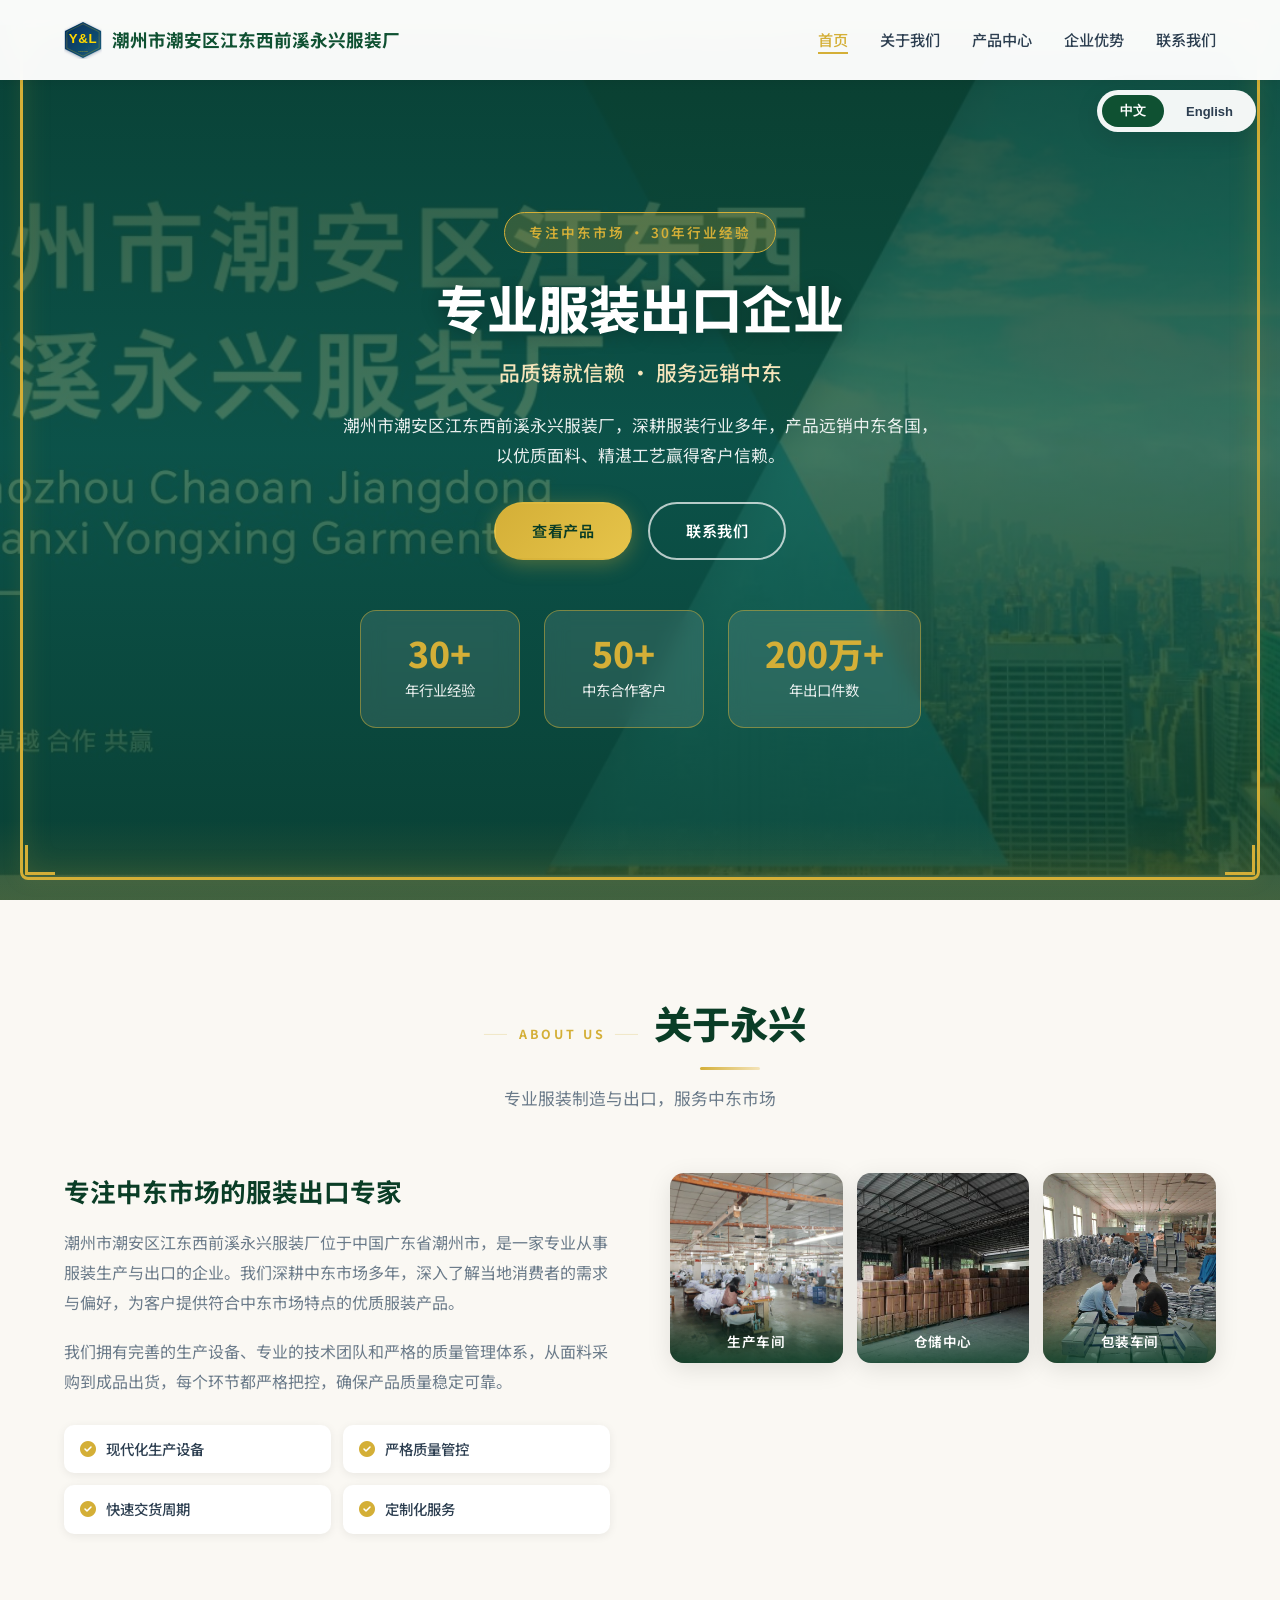
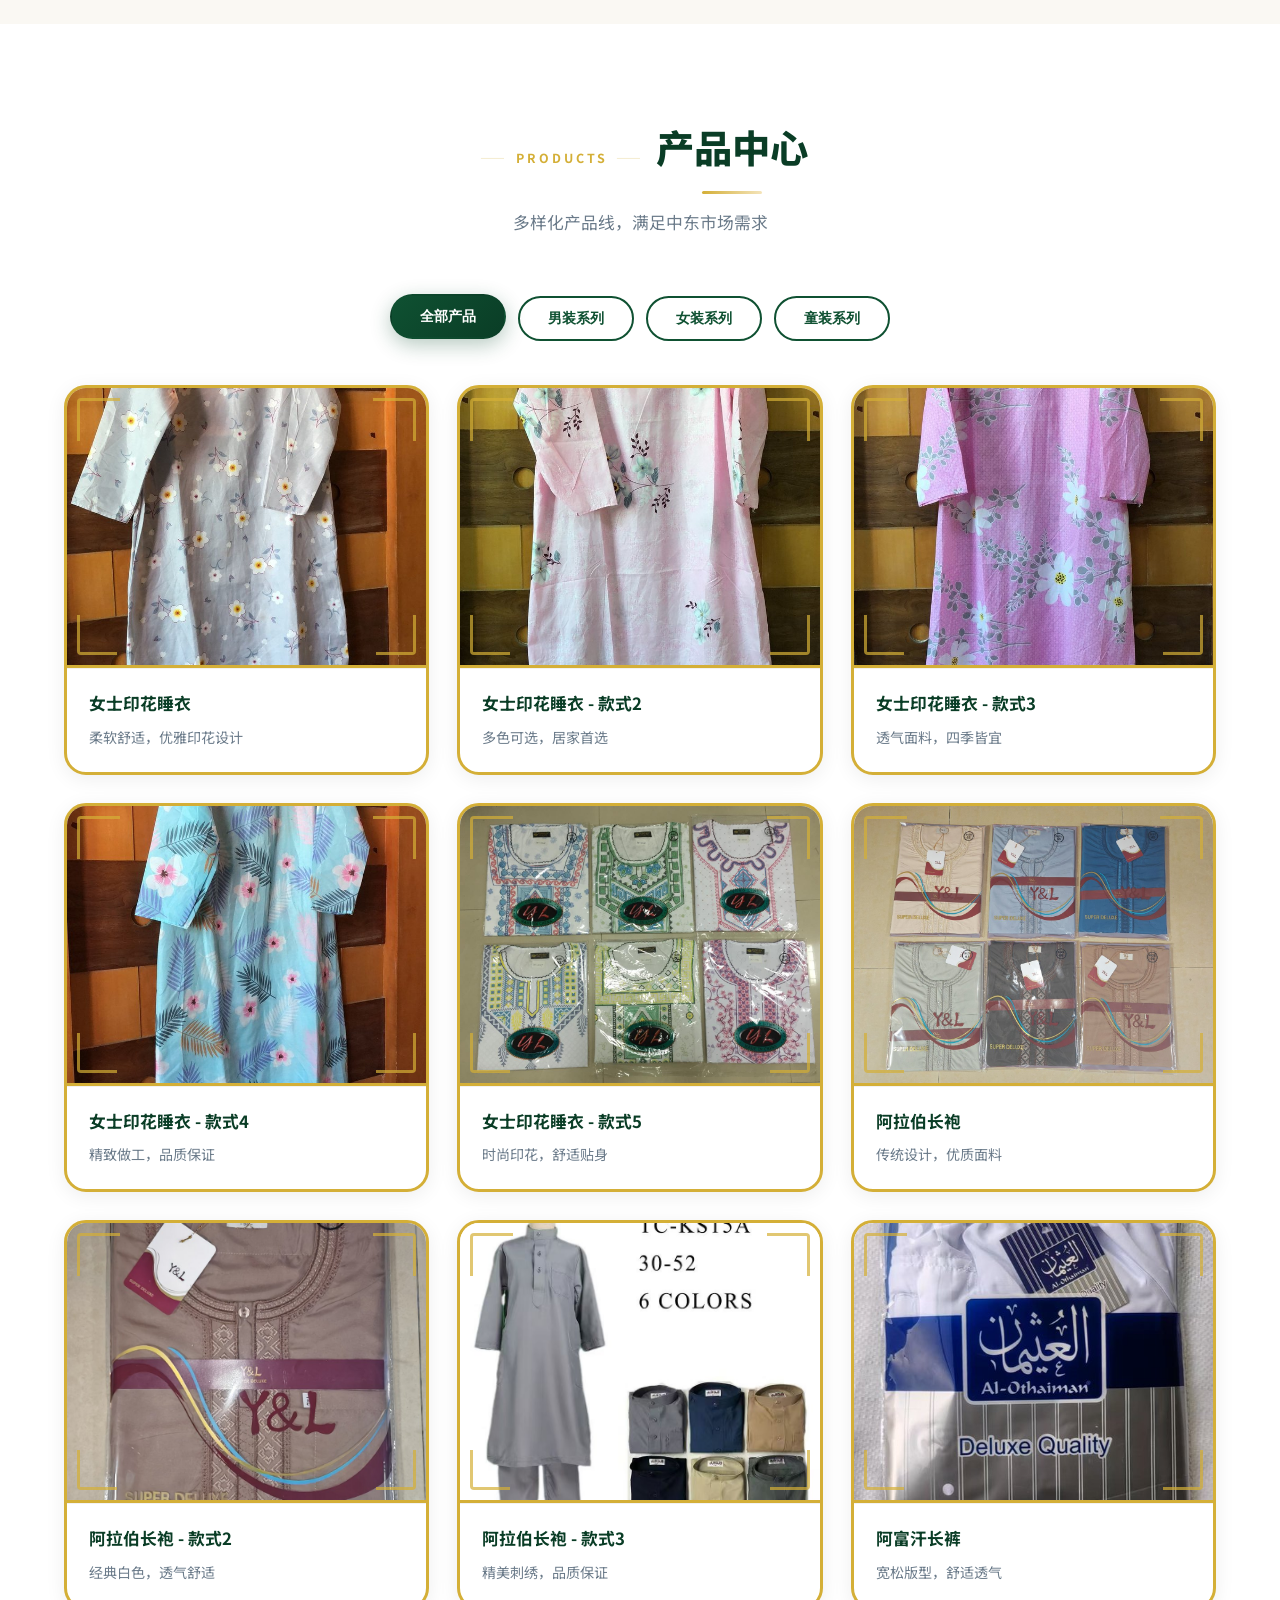
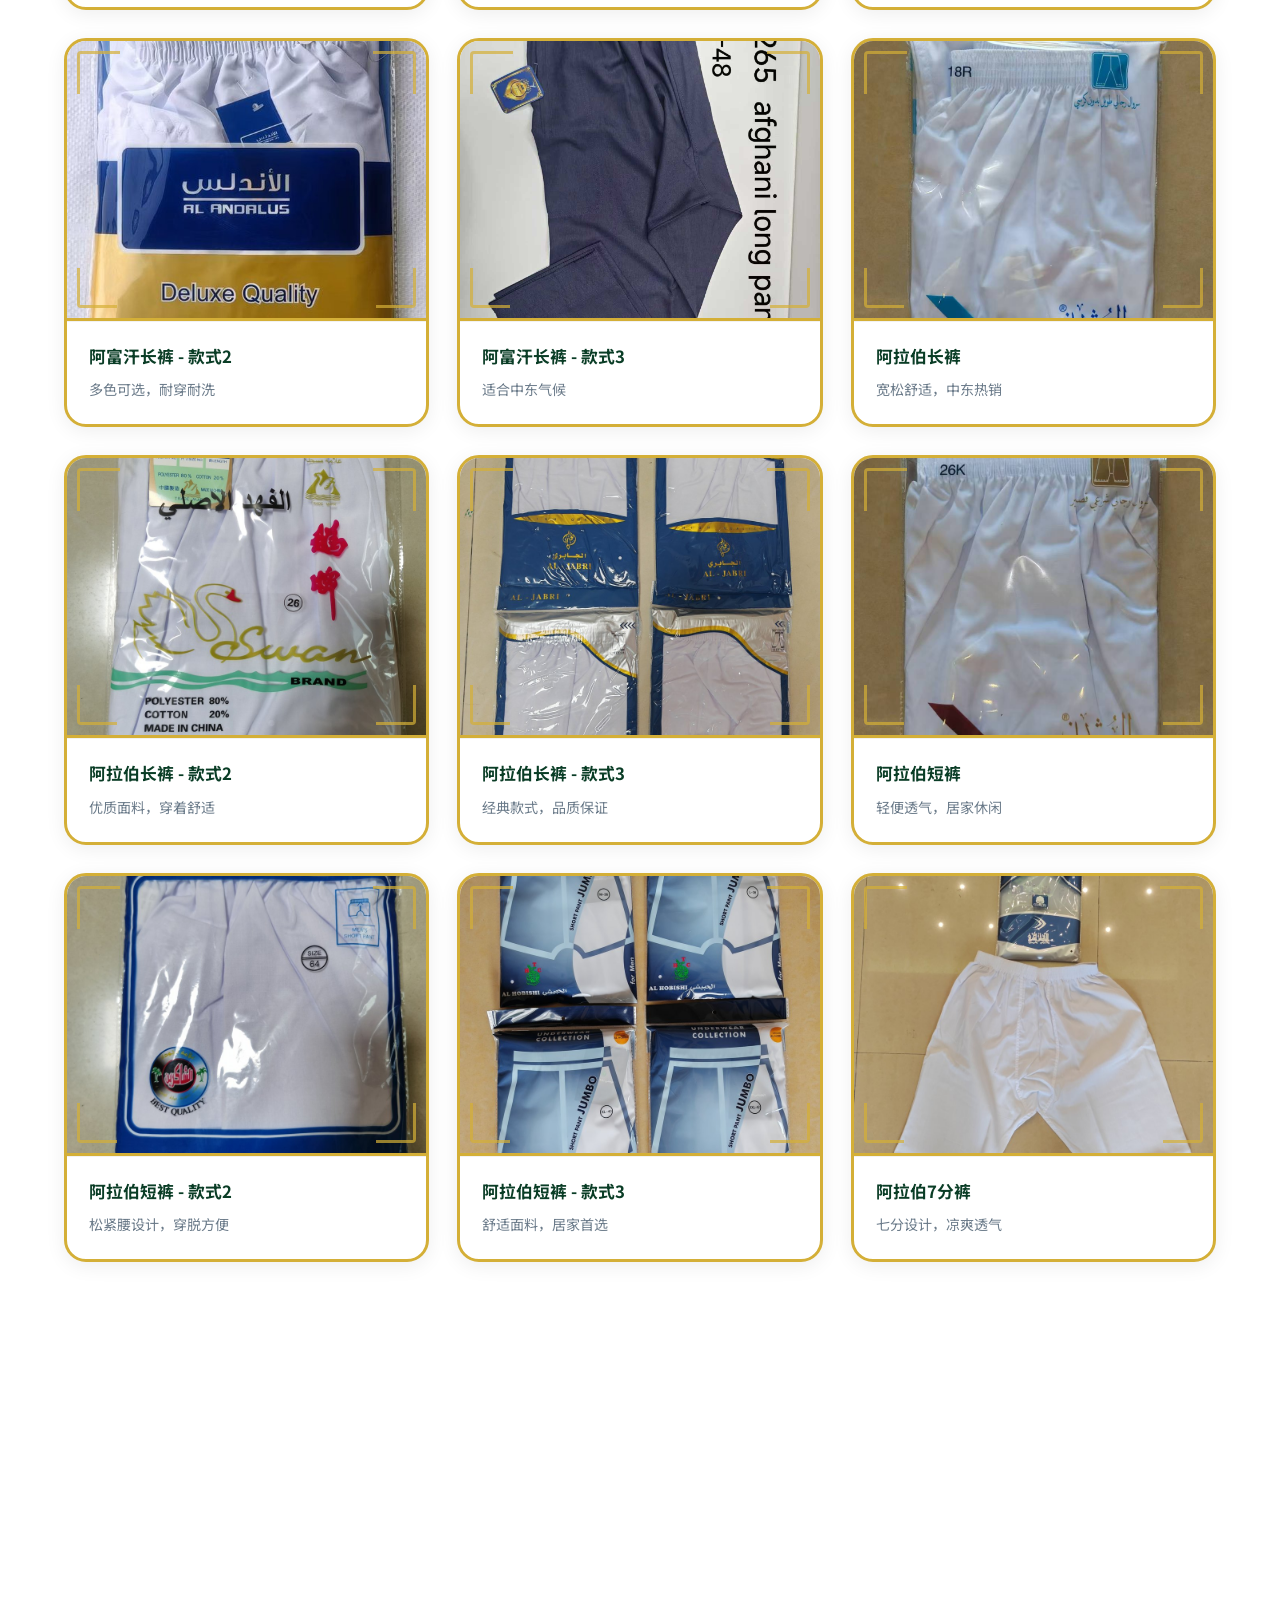
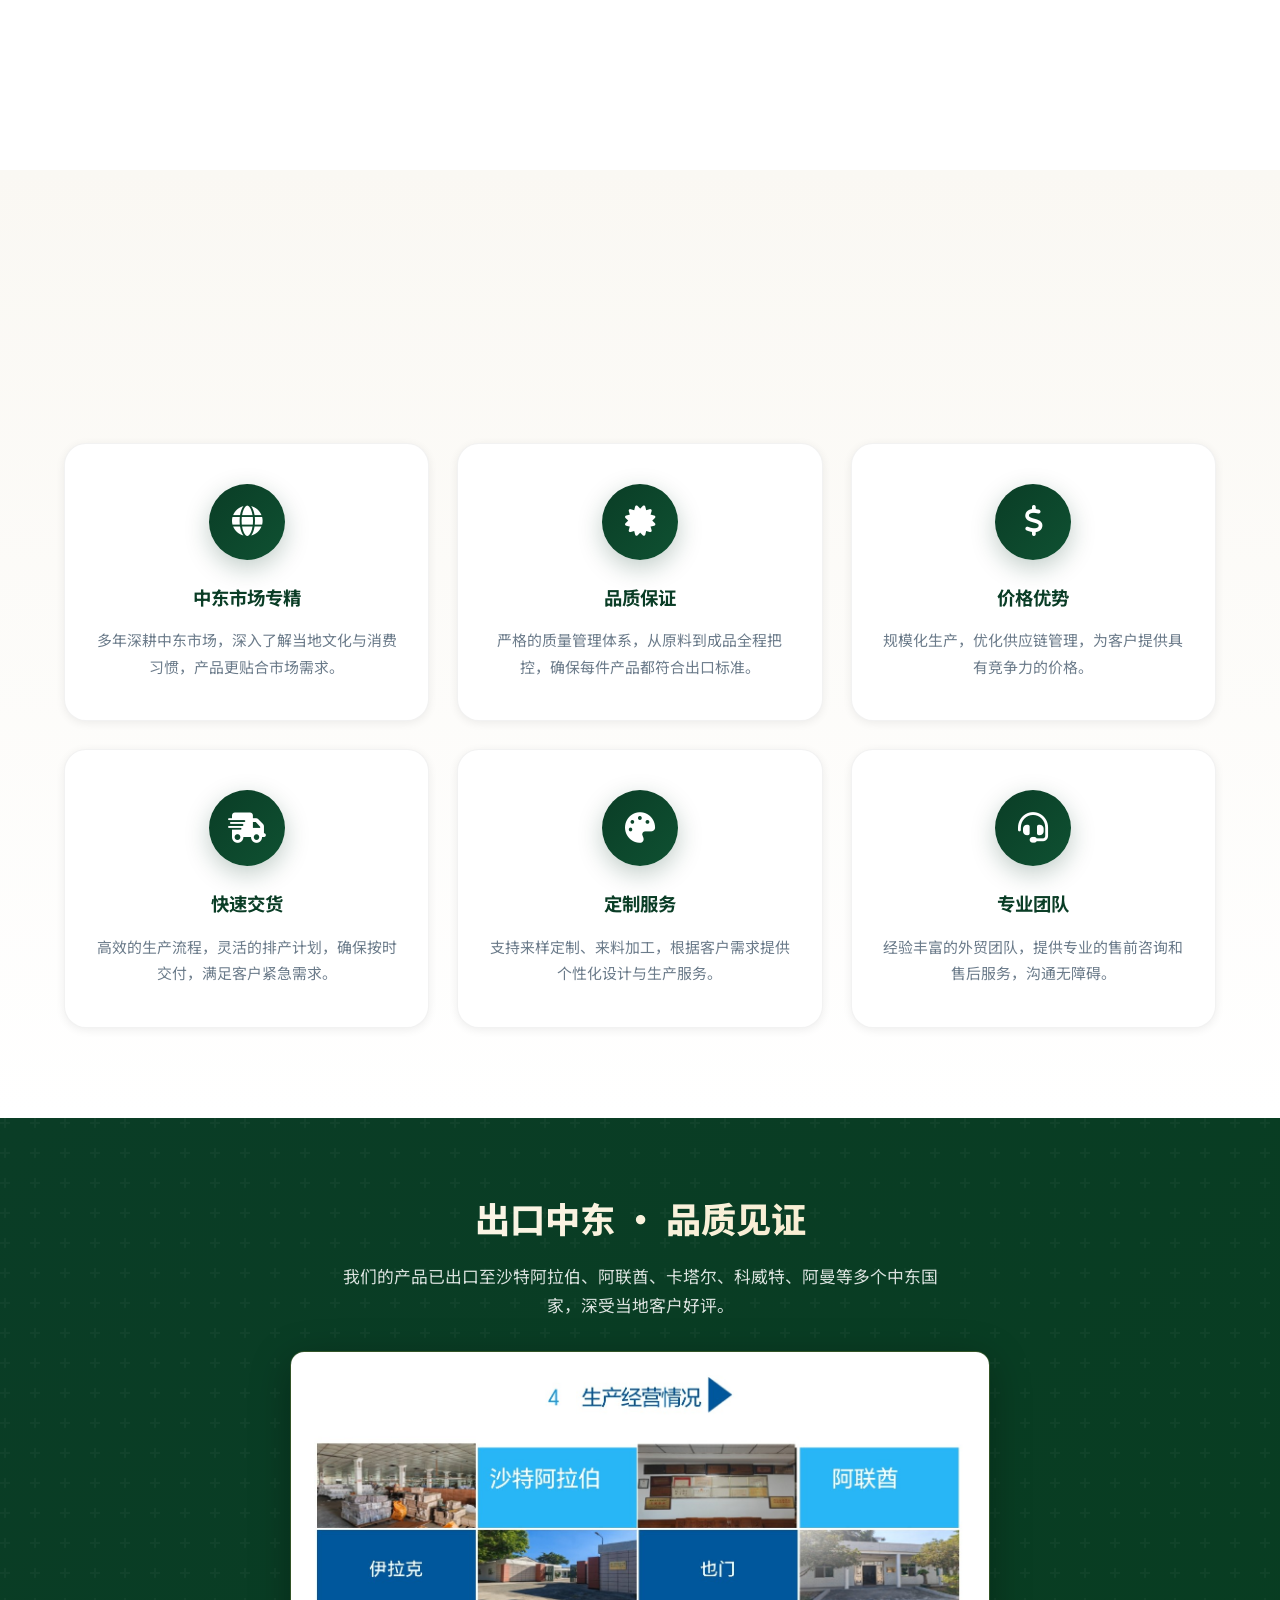
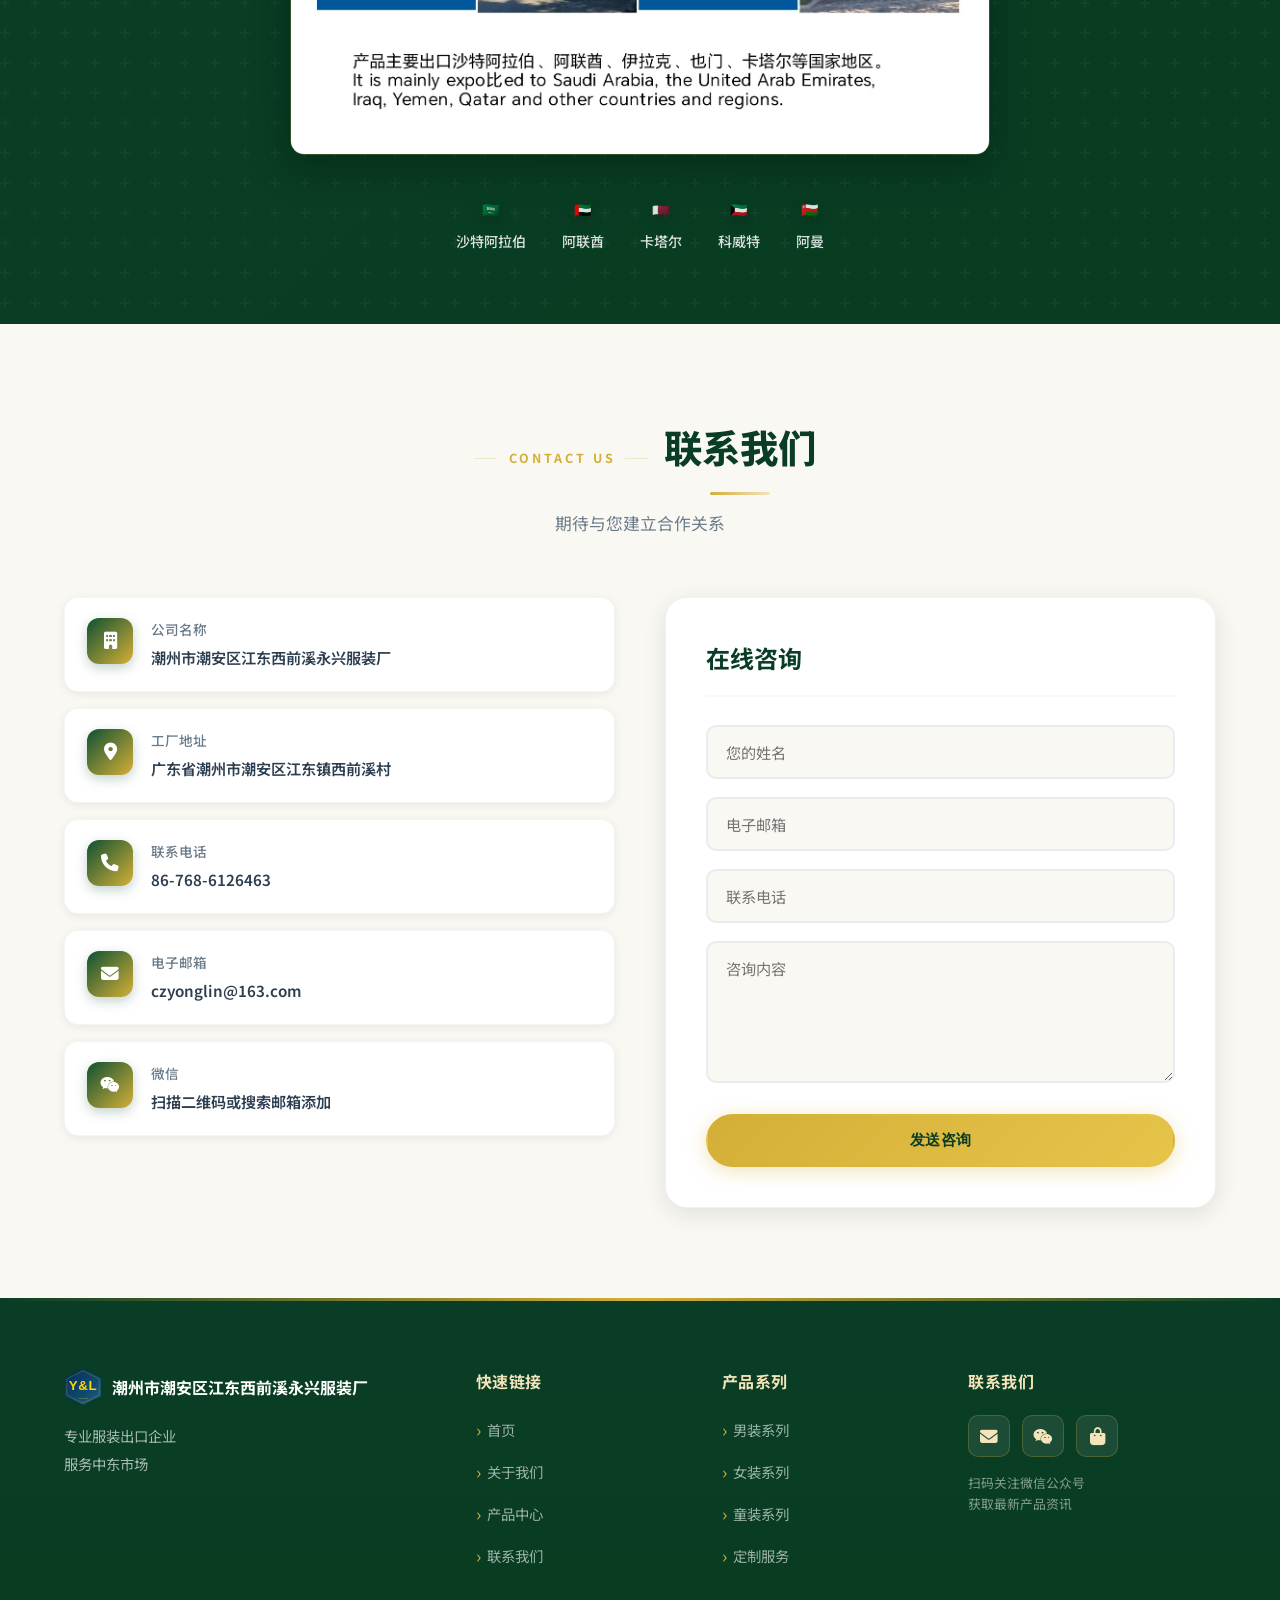
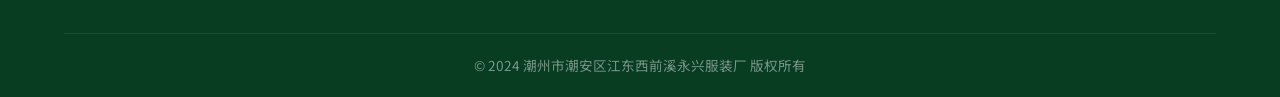
==== index.html @ 9fe5bfcb "新增3款阿拉伯裤装产品(7分裤+长裤2款)" ====
<!DOCTYPE html>
<html lang="zh-CN">
<head>
    <meta charset="UTF-8">
    <meta name="viewport" content="width=device-width, initial-scale=1.0">
    <meta name="description" content="CHAOZHOU CHAOAN JIANGDONG XIQIANXI YONGXING GARMENTS FTY, professional garment export enterprise, focus on Middle East market, products exported to Saudi Arabia, UAE, Qatar and other countries.">
    <meta name="keywords" content="潮州市潮安区江东西前溪永兴服装厂,服装出口,中东市场,阿拉伯服装,睡衣,长袍">
    <meta name="author" content="潮州市潮安区江东西前溪永兴服装厂">
    <meta property="og:title" content="CHAOZHOU CHAOAN JIANGDONG XIQIANXI YONGXING GARMENTS FTY">
    <meta property="og:description" content="专注中东市场，品质值得信赖">
    <meta property="og:image" content="images/网站主页.jpg">
    <title>CHAOZHOU CHAOAN JIANGDONG XIQIANXI YONGXING GARMENTS FTY | Professional Garment Export</title>
    <link rel="icon" type="image/svg+xml" href="images/logo-yl.svg">
    <link rel="stylesheet" href="css/style.css">
    <link href="https://fonts.googleapis.com/css2?family=Noto+Sans+SC:wght@300;400;500;700&display=swap" rel="stylesheet">
    <link rel="stylesheet" href="https://cdnjs.cloudflare.com/ajax/libs/font-awesome/6.4.0/css/all.min.css">
</head>
<body>
    <!-- 滚动进度条 -->
    <div class="scroll-progress" id="scrollProgress"></div>
    
    <!-- 返回顶部按钮 -->
    <button class="back-to-top" id="backToTop" aria-label="返回顶部">
        <i class="fas fa-chevron-up"></i>
    </button>
    
    <!-- 页面加载动画 -->
    <div class="page-loader" id="pageLoader">
        <div class="loader-content">
            <div class="loader-logo">Y&L</div>
        </div>
    </div>

    <!-- 语言切换 -->
    <div class="lang-switcher">
        <button class="lang-btn active" data-lang="zh">中文</button>
        <button class="lang-btn" data-lang="en">English</button>
    </div>

    <!-- 导航栏 -->
    <nav class="navbar">
        <div class="container">
            <div class="logo">
                <img src="images/logo-yl.svg" alt="YL Logo" class="logo-icon">
                <span data-i18n="companyName">潮州市潮安区江东西前溪永兴服装厂</span>
            </div>
            <ul class="nav-menu">
                <li><a href="#home" class="active" data-i18n="navHome">首页</a></li>
                <li><a href="#about" data-i18n="navAbout">关于我们</a></li>
                <li><a href="#products" data-i18n="navProducts">产品中心</a></li>
                <li><a href="#advantages" data-i18n="navAdvantages">企业优势</a></li>
                <li><a href="#contact" data-i18n="navContact">联系我们</a></li>
            </ul>
            <div class="hamburger">
                <span></span>
                <span></span>
                <span></span>
            </div>
        </div>
    </nav>

    <!-- 首页横幅 -->
    <section id="home" class="hero">
        <div class="hero-overlay"></div>
        <!-- 四角金色装饰 -->
        <div class="hero-corner top-left"></div>
        <div class="hero-corner top-right"></div>
        <div class="hero-corner bottom-left"></div>
        <div class="hero-corner bottom-right"></div>
        <!-- 顶部伊斯兰纹样 -->
        <div class="hero-pattern-top"></div>
        <!-- 底部伊斯兰纹样 -->
        <div class="hero-pattern-bottom"></div>
        <div class="hero-content">
            <div class="hero-badge" data-i18n="heroBadge">专注中东市场 · 30年行业经验</div>
            <h1 data-i18n="heroTitle">专业服装出口企业</h1>
            <p class="hero-subtitle" data-i18n="heroSubtitle">品质铸就信赖 · 服务远销中东</p>
            <p class="hero-desc" data-i18n="heroDesc">潮州市潮安区江东西前溪永兴服装厂，深耕服装行业多年，产品远销中东各国，以优质面料、精湛工艺赢得客户信赖。</p>
            <div class="hero-buttons">
                <a href="#products" class="btn btn-primary" data-i18n="btnViewProducts">查看产品</a>
                <a href="#contact" class="btn btn-secondary" data-i18n="btnContactUs">联系我们</a>
            </div>
        </div>
        <div class="hero-stats">
            <div class="stat-item">
                <span class="stat-number">30+</span>
                <span class="stat-label" data-i18n="statYears">年行业经验</span>
            </div>
            <div class="stat-item">
                <span class="stat-number">50+</span>
                <span class="stat-label" data-i18n="statClients">中东合作客户</span>
            </div>
            <div class="stat-item">
                <span class="stat-number">200万+</span>
                <span class="stat-label" data-i18n="statExports">年出口件数</span>
            </div>
        </div>
    </section>

    <!-- 关于我们 -->
    <section id="about" class="about">
        <div class="container">
            <div class="section-header">
                <span class="section-tag">ABOUT US</span>
                <h2 data-i18n="aboutTitle">关于永兴</h2>
                <p data-i18n="aboutSubtitle">专业服装制造与出口，服务中东市场</p>
            </div>
            <div class="about-content">
                <div class="about-text">
                    <h3 data-i18n="aboutHeading">专注中东市场的服装出口专家</h3>
                    <p data-i18n="aboutText1">潮州市潮安区江东西前溪永兴服装厂位于中国广东省潮州市，是一家专业从事服装生产与出口的企业。我们深耕中东市场多年，深入了解当地消费者的需求与偏好，为客户提供符合中东市场特点的优质服装产品。</p>
                    <p data-i18n="aboutText2">我们拥有完善的生产设备、专业的技术团队和严格的质量管理体系，从面料采购到成品出货，每个环节都严格把控，确保产品质量稳定可靠。</p>
                    <div class="about-features">
                        <div class="feature-item">
                            <i class="fas fa-check-circle"></i>
                            <span data-i18n="featureEquipment">现代化生产设备</span>
                        </div>
                        <div class="feature-item">
                            <i class="fas fa-check-circle"></i>
                            <span data-i18n="featureQuality">严格质量管控</span>
                        </div>
                        <div class="feature-item">
                            <i class="fas fa-check-circle"></i>
                            <span data-i18n="featureDelivery">快速交货周期</span>
                        </div>
                        <div class="feature-item">
                            <i class="fas fa-check-circle"></i>
                            <span data-i18n="featureCustom">定制化服务</span>
                        </div>
                    </div>
                </div>
                <div class="about-images">
                    <div class="about-img-item">
                        <img src="images/生产车间.jpg" alt="生产车间" data-i18n-alt="altWorkshop">
                        <span class="img-caption">生产车间</span>
                    </div>
                    <div class="about-img-item">
                        <img src="images/仓库.jpg" alt="仓库" data-i18n-alt="altWarehouse">
                        <span class="img-caption">仓储中心</span>
                    </div>
                    <div class="about-img-item">
                        <img src="images/包装车间.jpg" alt="包装车间" data-i18n-alt="altPacking">
                        <span class="img-caption">包装车间</span>
                    </div>
                </div>
            </div>
        </div>
    </section>

    <!-- 产品中心 -->
    <section id="products" class="products">
        <div class="container">
            <div class="section-header">
                <span class="section-tag">PRODUCTS</span>
                <h2 data-i18n="productsTitle">产品中心</h2>
                <p data-i18n="productsSubtitle">多样化产品线，满足中东市场需求</p>
            </div>
            <div class="product-categories">
                <button class="category-btn active" data-category="all" data-i18n="catAll">全部产品</button>
                <button class="category-btn" data-category="men" data-i18n="catMen">男装系列</button>
                <button class="category-btn" data-category="women" data-i18n="catWomen">女装系列</button>
                <button class="category-btn" data-category="children" data-i18n="catChildren">童装系列</button>
            </div>
            <div class="products-grid">
                <!-- 女士印花睡衣系列 -->
                <div class="product-card" data-category="women">
                    <div class="product-image">
                        <img src="images/女士印花睡衣.jpg" alt="女士印花睡衣" loading="lazy">
                        <div class="product-overlay">
                            <span data-i18n="viewDetails">查看详情</span>
                        </div>
                    </div>
                    <div class="product-info">
                        <h4 data-i18n="prodWomenPajamas1">女士印花睡衣</h4>
                        <p data-i18n="prodWomenPajamas1Desc">柔软舒适，优雅印花设计</p>
                    </div>
                </div>
                <div class="product-card" data-category="women">
                    <div class="product-image">
                        <img src="images/女士印花睡衣 (2).jpg" alt="女士印花睡衣-款式2" loading="lazy">
                        <div class="product-overlay">
                            <span data-i18n="viewDetails">查看详情</span>
                        </div>
                    </div>
                    <div class="product-info">
                        <h4 data-i18n="prodWomenPajamas2">女士印花睡衣 - 款式2</h4>
                        <p data-i18n="prodWomenPajamas2Desc">多色可选，居家首选</p>
                    </div>
                </div>
                <div class="product-card" data-category="women">
                    <div class="product-image">
                        <img src="images/女士印花睡衣 (3).jpg" alt="女士印花睡衣-款式3" loading="lazy">
                        <div class="product-overlay">
                            <span data-i18n="viewDetails">查看详情</span>
                        </div>
                    </div>
                    <div class="product-info">
                        <h4 data-i18n="prodWomenPajamas3">女士印花睡衣 - 款式3</h4>
                        <p data-i18n="prodWomenPajamas3Desc">透气面料，四季皆宜</p>
                    </div>
                </div>
                <div class="product-card" data-category="women">
                    <div class="product-image">
                        <img src="images/女士印花睡衣 (4).jpg" alt="女士印花睡衣-款式4" loading="lazy">
                        <div class="product-overlay">
                            <span data-i18n="viewDetails">查看详情</span>
                        </div>
                    </div>
                    <div class="product-info">
                        <h4 data-i18n="prodWomenPajamas4">女士印花睡衣 - 款式4</h4>
                        <p data-i18n="prodWomenPajamas4Desc">精致做工，品质保证</p>
                    </div>
                </div>
                <div class="product-card" data-category="women">
                    <div class="product-image">
                        <img src="images/女士印花睡衣 (5).jpg" alt="女士印花睡衣-款式5" loading="lazy">
                        <div class="product-overlay">
                            <span data-i18n="viewDetails">查看详情</span>
                        </div>
                    </div>
                    <div class="product-info">
                        <h4 data-i18n="prodWomenPajamas5">女士印花睡衣 - 款式5</h4>
                        <p data-i18n="prodWomenPajamas5Desc">时尚印花，舒适贴身</p>
                    </div>
                </div>

                <!-- 阿拉伯长袍系列 -->
                <div class="product-card" data-category="men">
                    <div class="product-image">
                        <img src="images/阿拉伯长袍.jpg" alt="阿拉伯长袍" loading="lazy">
                        <div class="product-overlay">
                            <span data-i18n="viewDetails">查看详情</span>
                        </div>
                    </div>
                    <div class="product-info">
                        <h4 data-i18n="prodRobe1">阿拉伯长袍</h4>
                        <p data-i18n="prodRobe1Desc">传统设计，优质面料</p>
                    </div>
                </div>
                <div class="product-card" data-category="men">
                    <div class="product-image">
                        <img src="images/阿拉伯长袍 (2).jpg" alt="阿拉伯长袍-款式2" loading="lazy">
                        <div class="product-overlay">
                            <span data-i18n="viewDetails">查看详情</span>
                        </div>
                    </div>
                    <div class="product-info">
                        <h4 data-i18n="prodRobe2">阿拉伯长袍 - 款式2</h4>
                        <p data-i18n="prodRobe2Desc">经典白色，透气舒适</p>
                    </div>
                </div>
                <div class="product-card" data-category="men">
                    <div class="product-image">
                        <img src="images/阿拉伯长袍 (3).jpg" alt="阿拉伯长袍-款式3" loading="lazy">
                        <div class="product-overlay">
                            <span data-i18n="viewDetails">查看详情</span>
                        </div>
                    </div>
                    <div class="product-info">
                        <h4 data-i18n="prodRobe3">阿拉伯长袍 - 款式3</h4>
                        <p data-i18n="prodRobe3Desc">精美刺绣，品质保证</p>
                    </div>
                </div>
                <!-- 阿富汗长裤系列 -->
                <div class="product-card" data-category="men">
                    <div class="product-image">
                        <img src="images/阿富汗长裤.jpg" alt="阿富汗长裤" loading="lazy">
                        <div class="product-overlay">
                            <span data-i18n="viewDetails">查看详情</span>
                        </div>
                    </div>
                    <div class="product-info">
                        <h4 data-i18n="prodPants1">阿富汗长裤</h4>
                        <p data-i18n="prodPants1Desc">宽松版型，舒适透气</p>
                    </div>
                </div>
                <div class="product-card" data-category="men">
                    <div class="product-image">
                        <img src="images/阿富汗长裤 (2).jpg" alt="阿富汗长裤-款式2" loading="lazy">
                        <div class="product-overlay">
                            <span data-i18n="viewDetails">查看详情</span>
                        </div>
                    </div>
                    <div class="product-info">
                        <h4 data-i18n="prodPants2">阿富汗长裤 - 款式2</h4>
                        <p data-i18n="prodPants2Desc">多色可选，耐穿耐洗</p>
                    </div>
                </div>
                <div class="product-card" data-category="men">
                    <div class="product-image">
                        <img src="images/阿富汗长裤 (3).jpg" alt="阿富汗长裤-款式3" loading="lazy">
                        <div class="product-overlay">
                            <span data-i18n="viewDetails">查看详情</span>
                        </div>
                    </div>
                    <div class="product-info">
                        <h4 data-i18n="prodPants3">阿富汗长裤 - 款式3</h4>
                        <p data-i18n="prodPants3Desc">适合中东气候</p>
                    </div>
                </div>
                <!-- 阿拉伯长裤系列 -->
                <div class="product-card" data-category="men">
                    <div class="product-image">
                        <img src="images/阿拉伯长裤.jpg" alt="阿拉伯长裤" loading="lazy">
                        <div class="product-overlay">
                            <span data-i18n="viewDetails">查看详情</span>
                        </div>
                    </div>
                    <div class="product-info">
                        <h4 data-i18n="prodArabPants1">阿拉伯长裤</h4>
                        <p data-i18n="prodArabPants1Desc">宽松舒适，中东热销</p>
                    </div>
                </div>
                <div class="product-card" data-category="men">
                    <div class="product-image">
                        <img src="images/阿拉伯长裤 (2).jpg" alt="阿拉伯长裤-款式2" loading="lazy">
                        <div class="product-overlay">
                            <span data-i18n="viewDetails">查看详情</span>
                        </div>
                    </div>
                    <div class="product-info">
                        <h4 data-i18n="prodArabPants2">阿拉伯长裤 - 款式2</h4>
                        <p data-i18n="prodArabPants2Desc">优质面料，穿着舒适</p>
                    </div>
                </div>
                <div class="product-card" data-category="men">
                    <div class="product-image">
                        <img src="images/阿拉伯长裤 (3).jpg" alt="阿拉伯长裤-款式3" loading="lazy">
                        <div class="product-overlay">
                            <span data-i18n="viewDetails">查看详情</span>
                        </div>
                    </div>
                    <div class="product-info">
                        <h4 data-i18n="prodArabPants3">阿拉伯长裤 - 款式3</h4>
                        <p data-i18n="prodArabPants3Desc">经典款式，品质保证</p>
                    </div>
                </div>
                <!-- 阿拉伯短裤系列 -->
                <div class="product-card" data-category="men">
                    <div class="product-image">
                        <img src="images/阿拉伯短裤.jpg" alt="阿拉伯短裤" loading="lazy">
                        <div class="product-overlay">
                            <span data-i18n="viewDetails">查看详情</span>
                        </div>
                    </div>
                    <div class="product-info">
                        <h4 data-i18n="prodShorts1">阿拉伯短裤</h4>
                        <p data-i18n="prodShorts1Desc">轻便透气，居家休闲</p>
                    </div>
                </div>
                <div class="product-card" data-category="men">
                    <div class="product-image">
                        <img src="images/阿拉伯短裤 (2).jpg" alt="阿拉伯短裤-款式2" loading="lazy">
                        <div class="product-overlay">
                            <span data-i18n="viewDetails">查看详情</span>
                        </div>
                    </div>
                    <div class="product-info">
                        <h4 data-i18n="prodShorts2">阿拉伯短裤 - 款式2</h4>
                        <p data-i18n="prodShorts2Desc">松紧腰设计，穿脱方便</p>
                    </div>
                </div>
                <div class="product-card" data-category="men">
                    <div class="product-image">
                        <img src="images/阿拉伯短裤 (3).jpg" alt="阿拉伯短裤-款式3" loading="lazy">
                        <div class="product-overlay">
                            <span data-i18n="viewDetails">查看详情</span>
                        </div>
                    </div>
                    <div class="product-info">
                        <h4 data-i18n="prodShorts3">阿拉伯短裤 - 款式3</h4>
                        <p data-i18n="prodShorts3Desc">舒适面料，居家首选</p>
                    </div>
                </div>
                <!-- 阿拉伯7分裤/长裤新品 -->
                <div class="product-card" data-category="men">
                    <div class="product-image">
                        <img src="images/阿拉伯7分裤.jpg" alt="阿拉伯7分裤" loading="lazy">
                        <div class="product-overlay">
                            <span data-i18n="viewDetails">查看详情</span>
                        </div>
                    </div>
                    <div class="product-info">
                        <h4 data-i18n="prodCapriPants1">阿拉伯7分裤</h4>
                        <p data-i18n="prodCapriPants1Desc">七分设计，凉爽透气</p>
                    </div>
                </div>
                <div class="product-card" data-category="men">
                    <div class="product-image">
                        <img src="images/阿拉伯裤子2.jpg" alt="阿拉伯长裤-款式4" loading="lazy">
                        <div class="product-overlay">
                            <span data-i18n="viewDetails">查看详情</span>
                        </div>
                    </div>
                    <div class="product-info">
                        <h4 data-i18n="prodArabPants4">阿拉伯长裤 - 款式4</h4>
                        <p data-i18n="prodArabPants4Desc">新款面料，时尚百搭</p>
                    </div>
                </div>
                <div class="product-card" data-category="men">
                    <div class="product-image">
                        <img src="images/阿拉伯裤子3.jpg" alt="阿拉伯长裤-款式5" loading="lazy">
                        <div class="product-overlay">
                            <span data-i18n="viewDetails">查看详情</span>
                        </div>
                    </div>
                    <div class="product-info">
                        <h4 data-i18n="prodArabPants5">阿拉伯长裤 - 款式5</h4>
                        <p data-i18n="prodArabPants5Desc">精工细作，出口品质</p>
                    </div>
                </div>
                <!-- 内衣套装 -->
                <div class="product-card" data-category="men">
                    <div class="product-image">
                        <img src="images/内衣套装.jpg" alt="内衣套装" loading="lazy">
                        <div class="product-overlay">
                            <span data-i18n="viewDetails">查看详情</span>
                        </div>
                    </div>
                    <div class="product-info">
                        <h4 data-i18n="prodUnderwear">内衣套装</h4>
                        <p data-i18n="prodUnderwearDesc">贴身舒适，品质面料</p>
                    </div>
                </div>
            </div>
        </div>
    </section>

    <!-- 企业优势 -->
    <section id="advantages" class="advantages">
        <div class="container">
            <div class="section-header">
                <span class="section-tag">WHY CHOOSE US</span>
                <h2 data-i18n="advantagesTitle">企业优势</h2>
                <p data-i18n="advantagesSubtitle">选择永兴的六大理由</p>
            </div>
            <div class="advantages-grid">
                <div class="advantage-card">
                    <div class="advantage-icon">
                        <i class="fas fa-globe"></i>
                    </div>
                    <h4 data-i18n="advTitle1">中东市场专精</h4>
                    <p data-i18n="advDesc1">多年深耕中东市场，深入了解当地文化与消费习惯，产品更贴合市场需求。</p>
                </div>
                <div class="advantage-card">
                    <div class="advantage-icon">
                        <i class="fas fa-certificate"></i>
                    </div>
                    <h4 data-i18n="advTitle2">品质保证</h4>
                    <p data-i18n="advDesc2">严格的质量管理体系，从原料到成品全程把控，确保每件产品都符合出口标准。</p>
                </div>
                <div class="advantage-card">
                    <div class="advantage-icon">
                        <i class="fas fa-dollar-sign"></i>
                    </div>
                    <h4 data-i18n="advTitle3">价格优势</h4>
                    <p data-i18n="advDesc3">规模化生产，优化供应链管理，为客户提供具有竞争力的价格。</p>
                </div>
                <div class="advantage-card">
                    <div class="advantage-icon">
                        <i class="fas fa-shipping-fast"></i>
                    </div>
                    <h4 data-i18n="advTitle4">快速交货</h4>
                    <p data-i18n="advDesc4">高效的生产流程，灵活的排产计划，确保按时交付，满足客户紧急需求。</p>
                </div>
                <div class="advantage-card">
                    <div class="advantage-icon">
                        <i class="fas fa-palette"></i>
                    </div>
                    <h4 data-i18n="advTitle5">定制服务</h4>
                    <p data-i18n="advDesc5">支持来样定制、来料加工，根据客户需求提供个性化设计与生产服务。</p>
                </div>
                <div class="advantage-card">
                    <div class="advantage-icon">
                        <i class="fas fa-headset"></i>
                    </div>
                    <h4 data-i18n="advTitle6">专业团队</h4>
                    <p data-i18n="advDesc6">经验丰富的外贸团队，提供专业的售前咨询和售后服务，沟通无障碍。</p>
                </div>
            </div>
        </div>
    </section>

    <!-- 出口数据展示 -->
    <section class="export-showcase">
        <div class="container">
            <div class="export-content">
                <h3 data-i18n="exportTitle">出口中东 · 品质见证</h3>
                <p data-i18n="exportDesc">我们的产品已出口至沙特阿拉伯、阿联酋、卡塔尔、科威特、阿曼等多个中东国家，深受当地客户好评。</p>
                <div class="export-map">
                    <img src="images/出口地区.jpg" alt="出口地区分布" data-i18n-alt="altExportMap">
                </div>
                <div class="export-flags">
                    <div class="flag-item">
                        <span class="flag">🇸🇦</span>
                        <span data-i18n="countrySA">沙特阿拉伯</span>
                    </div>
                    <div class="flag-item">
                        <span class="flag">🇦🇪</span>
                        <span data-i18n="countryAE">阿联酋</span>
                    </div>
                    <div class="flag-item">
                        <span class="flag">🇶🇦</span>
                        <span data-i18n="countryQA">卡塔尔</span>
                    </div>
                    <div class="flag-item">
                        <span class="flag">🇰🇼</span>
                        <span data-i18n="countryKW">科威特</span>
                    </div>
                    <div class="flag-item">
                        <span class="flag">🇴🇲</span>
                        <span data-i18n="countryOM">阿曼</span>
                    </div>
                </div>
            </div>
        </div>
    </section>

    <!-- 联系我们 -->
    <section id="contact" class="contact">
        <div class="container">
            <div class="section-header">
                <span class="section-tag">CONTACT US</span>
                <h2 data-i18n="contactTitle">联系我们</h2>
                <p data-i18n="contactSubtitle">期待与您建立合作关系</p>
            </div>
            <div class="contact-content">
                <div class="contact-info">
                    <div class="contact-item">
                        <i class="fas fa-building"></i>
                        <div>
                            <h4 data-i18n="labelCompany">公司名称</h4>
                            <p data-i18n="companyFullName">潮州市潮安区江东西前溪永兴服装厂</p>
                        </div>
                    </div>
                    <div class="contact-item">
                        <i class="fas fa-map-marker-alt"></i>
                        <div>
                            <h4 data-i18n="labelAddress">工厂地址</h4>
                            <p data-i18n="companyAddress">广东省潮州市潮安区江东镇西前溪村</p>
                        </div>
                    </div>
                    <div class="contact-item">
                        <i class="fas fa-phone"></i>
                        <div>
                            <h4 data-i18n="labelPhone">联系电话</h4>
                            <p>86-768-6126463</p>
                        </div>
                    </div>
                    <div class="contact-item">
                        <i class="fas fa-envelope"></i>
                        <div>
                            <h4 data-i18n="labelEmail">电子邮箱</h4>
                            <p>czyonglin@163.com</p>
                        </div>
                    </div>
                    <div class="contact-item">
                        <i class="fab fa-weixin"></i>
                        <div>
                            <h4 data-i18n="labelWechat">微信</h4>
                            <p data-i18n="wechatHint">扫描二维码或搜索邮箱添加</p>
                        </div>
                    </div>
                </div>
                <div class="contact-form">
                    <h3 data-i18n="formTitle">在线咨询</h3>
                    <form id="contactForm">
                        <div class="form-group">
                            <input type="text" placeholder="您的姓名" data-i18n-placeholder="placeholderName" required>
                        </div>
                        <div class="form-group">
                            <input type="email" placeholder="电子邮箱" data-i18n-placeholder="placeholderEmail" required>
                        </div>
                        <div class="form-group">
                            <input type="tel" placeholder="联系电话" data-i18n-placeholder="placeholderPhone">
                        </div>
                        <div class="form-group">
                            <textarea placeholder="咨询内容" data-i18n-placeholder="placeholderMessage" rows="5" required></textarea>
                        </div>
                        <button type="submit" class="btn btn-primary" data-i18n="btnSend">发送咨询</button>
                    </form>
                    <div class="form-success" id="formSuccess">
                        <i class="fas fa-check-circle"></i>
                        <h4>发送成功！</h4>
                        <p>我们已收到您的咨询，会尽快与您联系。</p>
                    </div>
                </div>
            </div>
        </div>
    </section>

    <!-- 产品详情弹窗 -->
    <div class="product-modal" id="productModal">
        <div class="modal-overlay"></div>
        <div class="modal-content">
            <button class="modal-close">&times;</button>
            <div class="modal-body">
                <div class="modal-image">
                    <img src="" alt="" id="modalImg">
                </div>
                <div class="modal-info">
                    <h3 id="modalTitle"></h3>
                    <p id="modalDesc"></p>
                    <div class="modal-features">
                        <div class="feature">
                            <i class="fas fa-check"></i>
                            <span>优质面料</span>
                        </div>
                        <div class="feature">
                            <i class="fas fa-check"></i>
                            <span>精细做工</span>
                        </div>
                        <div class="feature">
                            <i class="fas fa-check"></i>
                            <span>中东市场优选</span>
                        </div>
                    </div>
                    <a href="#contact" class="btn btn-primary modal-contact-btn" onclick="closeModal()">立即咨询</a>
                </div>
            </div>
        </div>
    </div>

    <!-- 页脚 -->
    <footer class="footer">
        <div class="container">
            <div class="footer-content">
                <div class="footer-brand">
                    <div class="logo">
                        <img src="images/logo-yl.svg" alt="YL Logo" class="logo-icon">
                        <span data-i18n="companyName">潮州市潮安区江东西前溪永兴服装厂</span>
                    </div>
                    <p data-i18n="footerSlogan">专业服装出口企业<br>服务中东市场</p>
                </div>
                <div class="footer-links">
                    <h4 data-i18n="footerLinks">快速链接</h4>
                    <ul>
                        <li><a href="#home" data-i18n="navHome">首页</a></li>
                        <li><a href="#about" data-i18n="navAbout">关于我们</a></li>
                        <li><a href="#products" data-i18n="navProducts">产品中心</a></li>
                        <li><a href="#contact" data-i18n="navContact">联系我们</a></li>
                    </ul>
                </div>
                <div class="footer-products">
                    <h4 data-i18n="footerProducts">产品系列</h4>
                    <ul>
                        <li><a href="#" data-i18n="catMen">男装系列</a></li>
                        <li><a href="#" data-i18n="catWomen">女装系列</a></li>
                        <li><a href="#" data-i18n="catChildren">童装系列</a></li>
                        <li><a href="#" data-i18n="footerCustom">定制服务</a></li>
                    </ul>
                </div>
                <div class="footer-social">
                    <h4>联系我们</h4>
                    <div class="social-icons">
                        <a href="mailto:czyonglin@163.com" class="social-icon" title="邮箱">
                            <i class="fas fa-envelope"></i>
                        </a>
                        <a href="#" class="social-icon wechat-icon" title="微信">
                            <i class="fab fa-weixin"></i>
                        </a>
                        <a href="#" class="social-icon" title="阿里巴巴">
                            <i class="fas fa-shopping-bag"></i>
                        </a>
                    </div>
                    <p class="social-desc">扫码关注微信公众号<br>获取最新产品资讯</p>
                </div>
            </div>
            <div class="footer-bottom">
                <p>&copy; 2024 <span data-i18n="companyFullName">潮州市潮安区江东西前溪永兴服装厂</span> <span data-i18n="footerCopyright">版权所有</span></p>
            </div>
        </div>
    </footer>

    <script src="js/i18n.js"></script>
    <script src="js/main.js"></script>
</body>
</html>
---- css/style.css ----
/* =============================================
   全局变量 & 重置 - 中东主题配色
   ============================================= */
:root {
    /* 主色调：金色/沙金色系 */
    --primary-color: #C9A227;
    --primary-light: #E8D48A;
    --primary-dark: #9A7B0F;
    /* 辅助色：深绿色（伊斯兰传统色） */
    --secondary-color: #0F5132;
    --secondary-light: #1A7A4C;
    --secondary-dark: #083D21;
    /* 强调色 */
    --accent-color: #D4AF37;
    /* 深色背景 */
    --dark-color: #0A3D26;
    /* 金色系 */
    --gold-color: #D4AF37;
    --gold-light: #F4E4BA;
    --gold-dark: #B8960C;
    --sand-color: #E8DCC4;
    --sand-light: #F5F0E6;
    /* 中性色 */
    --light-color: #FAF8F3;
    --text-color: #2C3E50;
    --text-light: #6B7B8A;
    --white: #fff;
    /* 阴影 */
    --shadow-sm: 0 2px 10px rgba(0,0,0,0.07);
    --shadow: 0 6px 25px rgba(0,0,0,0.10);
    --shadow-lg: 0 15px 50px rgba(0,0,0,0.15);
    --shadow-gold: 0 8px 30px rgba(201,162,39,0.35);
    --shadow-green: 0 8px 30px rgba(15,81,50,0.30);
    /* 其他 */
    --transition: all 0.3s ease;
    --radius: 14px;
    --radius-lg: 22px;
}

* { margin: 0; padding: 0; box-sizing: border-box; }
html { scroll-behavior: smooth; }

body {
    font-family: 'Noto Sans SC', sans-serif;
    line-height: 1.7;
    color: var(--text-color);
    background: var(--white);
    overflow-x: hidden;
}

.container { max-width: 1200px; margin: 0 auto; padding: 0 24px; }
a { text-decoration: none; color: inherit; }
ul { list-style: none; }

/* =============================================
   页面加载动画
   ============================================= */
.page-loader {
    position: fixed; inset: 0;
    background: linear-gradient(135deg, var(--dark-color) 0%, var(--secondary-color) 100%);
    display: flex; justify-content: center; align-items: center;
    z-index: 9999;
    transition: opacity 0.6s ease, visibility 0.6s ease;
}
.page-loader.hidden { opacity: 0; pointer-events: none; visibility: hidden; }
.loader-content { text-align: center; color: white; }
.loader-logo {
    font-size: 4rem; font-weight: 800; color: var(--gold-color);
    animation: pulse 1.5s ease-in-out infinite;
    text-shadow: 0 0 40px rgba(212,175,55,0.6);
}
@keyframes pulse {
    0%,100% { transform: scale(1); opacity: 1; }
    50% { transform: scale(1.08); opacity: 0.85; }
}

/* =============================================
   滚动进度条
   ============================================= */
.scroll-progress {
    position: fixed; top: 0; left: 0; height: 3px; z-index: 10002;
    background: linear-gradient(90deg, var(--gold-color), var(--gold-light), var(--gold-color));
    box-shadow: 0 0 10px rgba(212,175,55,0.5);
    transition: width 0.05s linear;
    border-radius: 0 2px 2px 0;
}

/* =============================================
   返回顶部按钮
   ============================================= */
.back-to-top {
    position: fixed; bottom: 30px; right: 30px; z-index: 999;
    width: 48px; height: 48px;
    background: linear-gradient(135deg, var(--secondary-color), var(--dark-color));
    color: white; border: none; border-radius: 50%;
    font-size: 1.1rem; cursor: pointer;
    display: flex; align-items: center; justify-content: center;
    opacity: 0; visibility: hidden; transform: translateY(20px);
    transition: all 0.35s cubic-bezier(0.25,0.46,0.45,0.94);
    box-shadow: 0 6px 25px rgba(10,61,38,0.3);
}
.back-to-top.visible { opacity: 1; visibility: visible; transform: translateY(0); }
.back-to-top:hover {
    background: linear-gradient(135deg, var(--gold-color), #e6c44a);
    color: var(--dark-color);
    transform: translateY(-5px) scale(1.05);
    box-shadow: 0 12px 40px rgba(212,175,55,0.45);
}

/* =============================================
   语言切换
   ============================================= */
.lang-switcher {
    position: fixed; top: 90px; right: 24px; z-index: 1001;
    display: flex; gap: 4px;
    background: rgba(255,255,255,0.95);
    padding: 5px; border-radius: 30px;
    box-shadow: var(--shadow);
    backdrop-filter: blur(10px);
}
.lang-btn {
    padding: 7px 18px; border: none; background: transparent;
    color: var(--text-color); font-size: 13px; font-weight: 600;
    cursor: pointer; border-radius: 20px; transition: var(--transition);
}
.lang-btn:hover { background: rgba(201,162,39,0.1); }
.lang-btn.active { background: var(--secondary-color); color: white; }

/* =============================================
   导航栏
   ============================================= */
.navbar {
    position: fixed; top: 0; left: 0; right: 0;
    background: rgba(255,255,255,0.97);
    box-shadow: var(--shadow-sm);
    z-index: 1000;
    transition: var(--transition);
    backdrop-filter: blur(12px);
}
.navbar.scrolled {
    background: rgba(10,61,38,0.97);
    box-shadow: 0 4px 30px rgba(0,0,0,0.2);
}
.navbar .container {
    display: flex; justify-content: space-between; align-items: center;
    height: 80px;
}
.logo {
    display: flex; align-items: center; gap: 10px;
    font-size: 1.1rem; font-weight: 700; color: var(--secondary-color);
    transition: var(--transition);
}
.navbar.scrolled .logo { color: var(--gold-color); }
.logo-icon { width: 38px; height: 38px; object-fit: contain; }

.nav-menu { display: flex; gap: 32px; }
.nav-menu a {
    font-weight: 500; font-size: 0.95rem;
    color: var(--text-color); transition: var(--transition);
    position: relative; padding-bottom: 4px;
}
.navbar.scrolled .nav-menu a { color: rgba(255,255,255,0.85); }
.nav-menu a::after {
    content: ''; position: absolute; bottom: 0; left: 0;
    width: 0; height: 2px;
    background: var(--gold-color); transition: var(--transition);
}
.nav-menu a:hover, .nav-menu a.active { color: var(--gold-color); }
.navbar.scrolled .nav-menu a:hover,
.navbar.scrolled .nav-menu a.active { color: var(--gold-color); }
.nav-menu a:hover::after, .nav-menu a.active::after { width: 100%; }

.hamburger { display: none; cursor: pointer; }
.hamburger span {
    display: block; width: 25px; height: 3px;
    background: var(--text-color); margin: 5px 0; transition: var(--transition);
}
.navbar.scrolled .hamburger span { background: white; }
.hamburger.active span:nth-child(1) { transform: rotate(45deg) translate(5px,6px); }
.hamburger.active span:nth-child(2) { opacity: 0; }
.hamburger.active span:nth-child(3) { transform: rotate(-45deg) translate(5px,-6px); }

/* =============================================
   Hero 首屏 - 简洁居中布局
   ============================================= */
.hero {
    min-height: 100vh;
    position: relative;
    display: flex;
    flex-direction: column;
    align-items: center;
    justify-content: center;
    padding: 100px 24px 60px;
    overflow: hidden;
    text-align: center;
}
/* 全屏背景图 */
.hero::before {
    content: '';
    position: absolute; inset: 0;
    background-image: url('../images/网站主页.jpg');
    background-size: cover;
    background-position: center;
    z-index: 0;
}
/* 深绿色遮罩 */
.hero-overlay {
    display: block;
    position: absolute; inset: 0;
    background: linear-gradient(
        180deg,
        rgba(10,61,38,0.88) 0%,
        rgba(15,81,50,0.78) 50%,
        rgba(10,61,38,0.88) 100%
    );
    z-index: 1;
}

/* 伊斯兰金色边框装饰 - 四个角 */
.hero::after {
    content: '';
    position: absolute;
    inset: 20px;
    border: 3px solid var(--gold-color);
    border-radius: 8px;
    z-index: 2;
    pointer-events: none;
    box-shadow: 
        inset 0 0 30px rgba(212,175,55,0.15),
        0 0 20px rgba(212,175,55,0.1);
}
/* 四角装饰 */
.hero-corner {
    position: absolute;
    width: 60px;
    height: 60px;
    z-index: 3;
    pointer-events: none;
}
.hero-corner::before,
.hero-corner::after {
    content: '';
    position: absolute;
    background: var(--gold-color);
}
.hero-corner.top-left { top: 25px; left: 25px; }
.hero-corner.top-left::before { top: 0; left: 0; width: 30px; height: 3px; }
.hero-corner.top-left::after { top: 0; left: 0; width: 3px; height: 30px; }

.hero-corner.top-right { top: 25px; right: 25px; }
.hero-corner.top-right::before { top: 0; right: 0; width: 30px; height: 3px; }
.hero-corner.top-right::after { top: 0; right: 0; width: 3px; height: 30px; }

.hero-corner.bottom-left { bottom: 25px; left: 25px; }
.hero-corner.bottom-left::before { bottom: 0; left: 0; width: 30px; height: 3px; }
.hero-corner.bottom-left::after { bottom: 0; left: 0; width: 3px; height: 30px; }

.hero-corner.bottom-right { bottom: 25px; right: 25px; }
.hero-corner.bottom-right::before { bottom: 0; right: 0; width: 30px; height: 3px; }
.hero-corner.bottom-right::after { bottom: 0; right: 0; width: 3px; height: 30px; }

/* 伊斯兰几何纹样装饰 - 顶部 */
.hero-pattern-top {
    position: absolute;
    top: 0;
    left: 0;
    right: 0;
    height: 80px;
    z-index: 2;
    background: linear-gradient(to bottom, rgba(212,175,55,0.15), transparent);
    pointer-events: none;
}
.hero-pattern-top::before {
    content: '';
    position: absolute;
    top: 15px;
    left: 50%;
    transform: translateX(-50%);
    width: 300px;
    height: 50px;
    background: url("data:image/svg+xml,%3Csvg xmlns='http://www.w3.org/2000/svg' viewBox='0 0 300 50'%3E%3Cpath d='M0,25 L15,10 L30,25 L45,10 L60,25 L75,10 L90,25 L105,10 L120,25 L135,10 L150,25 L165,10 L180,25 L195,10 L210,25 L225,10 L240,25 L255,10 L270,25 L285,10 L300,25' stroke='%23D4AF37' stroke-width='2' fill='none' opacity='0.6'/%3E%3Ccircle cx='150' cy='25' r='8' stroke='%23D4AF37' stroke-width='2' fill='none' opacity='0.6'/%3E%3Ccircle cx='75' cy='25' r='5' stroke='%23D4AF37' stroke-width='1.5' fill='none' opacity='0.5'/%3E%3Ccircle cx='225' cy='25' r='5' stroke='%23D4AF37' stroke-width='1.5' fill='none' opacity='0.5'/%3E%3C/svg%3E") no-repeat center;
}

/* 伊斯兰纹样装饰 - 底部 */
.hero-pattern-bottom {
    position: absolute;
    bottom: 0;
    left: 0;
    right: 0;
    height: 80px;
    z-index: 2;
    background: linear-gradient(to top, rgba(212,175,55,0.15), transparent);
    pointer-events: none;
}

.hero-content {
    position: relative; z-index: 2;
    max-width: 800px;
    animation: fadeInUp 0.9s ease both;
}
.hero-badge {
    display: inline-block;
    background: rgba(212,175,55,0.2);
    border: 1px solid var(--gold-color);
    color: var(--gold-color);
    font-size: 0.85rem; font-weight: 600;
    letter-spacing: 2px;
    padding: 8px 24px; border-radius: 30px;
    margin-bottom: 24px;
}
.hero h1 {
    font-size: 3.2rem; font-weight: 800;
    color: white; line-height: 1.2;
    margin-bottom: 16px;
    text-shadow: 0 2px 20px rgba(0,0,0,0.3);
}
.hero-subtitle {
    font-size: 1.3rem; color: var(--gold-light);
    margin-bottom: 20px; font-weight: 500;
}
.hero-desc {
    font-size: 1.05rem; color: rgba(255,255,255,0.9);
    line-height: 1.8; margin-bottom: 32px;
    max-width: 600px;
    margin-left: auto; margin-right: auto;
}
.hero-buttons {
    display: flex; gap: 16px; justify-content: center;
}

/* 统计数据卡片 */
.hero-stats {
    position: relative; z-index: 2;
    display: flex;
    gap: 24px;
    justify-content: center;
    margin-top: 50px;
    flex-wrap: wrap;
}
.stat-item {
    background: rgba(255,255,255,0.1);
    border: 1px solid rgba(212,175,55,0.5);
    backdrop-filter: blur(10px);
    border-radius: 16px;
    padding: 24px 36px;
    text-align: center;
    color: white;
    transition: var(--transition);
    min-width: 160px;
}
.stat-item:hover {
    background: rgba(212,175,55,0.2);
    border-color: var(--gold-color);
    transform: translateY(-4px);
}
.stat-number {
    display: block;
    font-size: 2.2rem; font-weight: 800;
    color: var(--gold-color);
    line-height: 1;
}
.stat-label {
    display: block;
    font-size: 0.9rem; opacity: 0.9;
    margin-top: 8px;
}

/* =============================================
   按钮
   ============================================= */
.btn {
    display: inline-flex; align-items: center; justify-content: center;
    padding: 14px 36px; border-radius: 50px;
    font-weight: 600; font-size: 0.95rem;
    cursor: pointer; transition: var(--transition);
    border: 2px solid transparent;
    letter-spacing: 0.5px;
}
.btn-primary {
    background: linear-gradient(135deg, var(--gold-color), #e6c44a);
    color: var(--dark-color);
    box-shadow: 0 4px 20px rgba(212,175,55,0.35);
}
.btn-primary:hover {
    transform: translateY(-3px);
    box-shadow: 0 10px 35px rgba(212,175,55,0.5);
    background: linear-gradient(135deg, #e6c44a, var(--gold-color));
}
.btn-secondary {
    background: transparent;
    color: white; border-color: rgba(255,255,255,0.7);
}
.btn-secondary:hover {
    background: white; color: var(--secondary-color);
    border-color: white;
    transform: translateY(-3px);
}

/* =============================================
   通用区块
   ============================================= */
section { padding: 90px 0; }

.section-header { text-align: center; margin-bottom: 60px; }
.section-tag {
    display: inline-block;
    font-size: 0.78rem; font-weight: 700;
    letter-spacing: 3px; color: var(--gold-color);
    margin-bottom: 12px;
}
.section-tag::before, .section-tag::after {
    content: '——'; margin: 0 8px;
    color: var(--gold-color); opacity: 0.4;
}
.section-header h2 {
    font-size: 2.4rem; font-weight: 800;
    color: var(--dark-color); margin-bottom: 14px;
    position: relative; display: inline-block;
}
.section-header h2::after {
    content: '';
    display: block; width: 60px; height: 3px;
    background: linear-gradient(90deg, var(--gold-color), var(--gold-light));
    margin: 12px auto 0;
    border-radius: 2px;
}
.section-header p { font-size: 1.05rem; color: var(--text-light); }

/* =============================================
   关于我们
   ============================================= */
.about { background: var(--light-color); }

.about-content {
    display: grid;
    grid-template-columns: 1fr 1fr;
    gap: 60px; align-items: start;
}
.about-text h3 {
    font-size: 1.6rem; font-weight: 700;
    color: var(--dark-color); margin-bottom: 18px;
    line-height: 1.4;
}
.about-text p {
    color: var(--text-light); margin-bottom: 18px; line-height: 1.9;
}
.about-features {
    display: grid; grid-template-columns: 1fr 1fr;
    gap: 12px; margin-top: 28px;
}
.feature-item {
    display: flex; align-items: center; gap: 10px;
    background: white; padding: 12px 16px;
    border-radius: 10px; box-shadow: var(--shadow-sm);
    transition: var(--transition);
}
.feature-item:hover {
    box-shadow: var(--shadow);
    transform: translateY(-2px);
}
.feature-item i { color: var(--gold-color); font-size: 1rem; }
.feature-item span { color: var(--text-color); font-weight: 500; font-size: 0.9rem; }

/* 关于我们图片网格 */
.about-images {
    display: grid;
    grid-template-columns: repeat(3, 1fr);
    gap: 14px;
}
.about-img-item {
    position: relative; overflow: hidden;
    border-radius: var(--radius); box-shadow: var(--shadow);
    transition: var(--transition);
}
.about-img-item:hover { transform: translateY(-6px); box-shadow: var(--shadow-lg); }
.about-img-item img {
    width: 100%; height: 190px;
    object-fit: cover; display: block;
    transition: transform 0.5s ease;
}
.about-img-item:hover img { transform: scale(1.07); }
.about-img-item .img-caption {
    position: absolute; bottom: 0; left: 0; right: 0;
    background: linear-gradient(to top, rgba(10,61,38,0.85), transparent);
    color: white; padding: 20px 12px 10px;
    font-size: 0.85rem; font-weight: 600;
    text-align: center; letter-spacing: 0.5px;
}

/* =============================================
   产品中心
   ============================================= */
.products { background: var(--white); }

.product-categories {
    display: flex; justify-content: center;
    gap: 12px; margin-bottom: 44px; flex-wrap: wrap;
}
.category-btn {
    padding: 11px 28px;
    border: 2px solid var(--secondary-color);
    background: transparent; color: var(--secondary-color);
    border-radius: 30px; font-weight: 600; font-size: 0.9rem;
    cursor: pointer; transition: var(--transition);
}
.category-btn:hover, .category-btn.active {
    background: linear-gradient(135deg, var(--secondary-color), var(--dark-color));
    color: white; border-color: transparent;
    box-shadow: 0 6px 20px rgba(15,81,50,0.3);
    transform: translateY(-2px);
}

.products-grid {
    display: grid;
    grid-template-columns: repeat(auto-fill, minmax(290px, 1fr));
    gap: 28px;
}
.product-card {
    background: white; border-radius: var(--radius-lg);
    overflow: hidden;
    box-shadow: 0 4px 20px rgba(0,0,0,0.07);
    transition: all 0.4s cubic-bezier(0.25,0.46,0.45,0.94);
    border: 3px solid var(--gold-color);
    position: relative;
}
/* 悬停金色光晕效果 */
.product-card::before {
    content: '';
    position: absolute;
    inset: -3px;
    background: linear-gradient(135deg, var(--gold-color), #E8D48A, var(--gold-color));
    border-radius: var(--radius-lg);
    opacity: 0;
    z-index: -1;
    transition: opacity 0.4s ease;
    filter: blur(15px);
}
.product-card:hover::before {
    opacity: 0.6;
}
.product-card:hover {
    transform: translateY(-10px);
    box-shadow: 
        0 20px 50px rgba(212,175,55,0.35),
        0 0 40px rgba(212,175,55,0.2),
        0 8px 25px rgba(0,0,0,0.1);
    border-color: var(--gold-light);
}

.product-image {
    position: relative; height: 280px; overflow: hidden;
    background: linear-gradient(135deg, #F5F0E6 0%, #E8DCC4 100%);
    border-bottom: 3px solid var(--gold-color);
    display: flex;
    align-items: center;
    justify-content: center;
}
/* 角落伊斯兰纹样装饰 */
.product-image::before,
.product-image::after {
    content: '';
    position: absolute;
    width: 40px;
    height: 40px;
    opacity: 0.7;
    transition: all 0.3s ease;
    z-index: 1;
}
.product-image::before {
    top: 10px;
    left: 10px;
    border-top: 3px solid var(--gold-color);
    border-left: 3px solid var(--gold-color);
    border-radius: 4px 0 0 0;
}
.product-image::after {
    top: 10px;
    right: 10px;
    border-top: 3px solid var(--gold-color);
    border-right: 3px solid var(--gold-color);
    border-radius: 0 4px 0 0;
}
/* 底部角落装饰 */
.product-image .corner-bottom-left,
.product-image .corner-bottom-right {
    position: absolute;
    width: 40px;
    height: 40px;
    opacity: 0.7;
    z-index: 1;
}
.product-image .corner-bottom-left {
    bottom: 10px;
    left: 10px;
    border-bottom: 3px solid var(--gold-color);
    border-left: 3px solid var(--gold-color);
    border-radius: 0 0 0 4px;
}
.product-image .corner-bottom-right {
    bottom: 10px;
    right: 10px;
    border-bottom: 3px solid var(--gold-color);
    border-right: 3px solid var(--gold-color);
    border-radius: 0 0 4px 0;
}
.product-card:hover .product-image::before,
.product-card:hover .product-image::after {
    opacity: 1;
    width: 50px;
    height: 50px;
}
.product-card:hover .product-image .corner-bottom-left,
.product-card:hover .product-image .corner-bottom-right {
    opacity: 1;
    width: 50px;
    height: 50px;
}

.product-image img {
    width: 100%; height: 100%; object-fit: cover;
    transition: transform 0.5s cubic-bezier(0.25,0.46,0.45,0.94);
    border: none;
}
.product-card:hover .product-image img { transform: scale(1.1); }
.product-overlay {
    position: absolute; inset: 0;
    background: linear-gradient(135deg, rgba(10,61,38,0.85), rgba(15,81,50,0.80));
    display: flex; align-items: center; justify-content: center;
    opacity: 0; transition: all 0.35s ease;
}
.product-card:hover .product-overlay { opacity: 1; }
.product-overlay span {
    color: white; font-weight: 600; font-size: 0.9rem;
    padding: 12px 28px;
    border: 2px solid var(--gold-color); border-radius: 30px;
    background: rgba(212,175,55,0.15);
    backdrop-filter: blur(4px);
    transform: translateY(12px); transition: all 0.3s ease;
    letter-spacing: 0.5px;
}
.product-card:hover .product-overlay span { transform: translateY(0); }
.product-info {
    padding: 20px 22px 22px;
    border-top: 1px solid rgba(0,0,0,0.05);
}
.product-info h4 {
    font-size: 1.05rem; font-weight: 700;
    color: var(--dark-color); margin-bottom: 8px;
    transition: color 0.3s;
}
.product-card:hover .product-info h4 { color: var(--gold-color); }
.product-info p { color: var(--text-light); font-size: 0.88rem; }

/* 图片加载动画 */
.product-image img { animation: fadeIn 0.5s ease-out; }
@keyframes fadeIn {
    from { opacity: 0; transform: scale(1.03); }
    to { opacity: 1; transform: scale(1); }
}

/* =============================================
   企业优势
   ============================================= */
.advantages {
    background: linear-gradient(180deg, var(--light-color) 0%, white 100%);
}
.advantages-grid {
    display: grid;
    grid-template-columns: repeat(auto-fill, minmax(320px, 1fr));
    gap: 28px;
}
.advantage-card {
    background: white; padding: 40px 30px;
    border-radius: var(--radius-lg);
    box-shadow: var(--shadow-sm);
    text-align: center;
    transition: var(--transition);
    border: 1px solid rgba(0,0,0,0.05);
    position: relative; overflow: hidden;
}
.advantage-card::before {
    content: '';
    position: absolute; top: 0; left: 0; right: 0;
    height: 3px;
    background: linear-gradient(90deg, var(--gold-color), var(--gold-light));
    transform: scaleX(0); transition: transform 0.3s ease;
    transform-origin: left;
}
.advantage-card:hover::before { transform: scaleX(1); }
.advantage-card:hover {
    transform: translateY(-8px);
    box-shadow: var(--shadow-lg);
    border-color: rgba(212,175,55,0.2);
}
.advantage-icon {
    width: 76px; height: 76px;
    background: linear-gradient(135deg, var(--dark-color), var(--secondary-color));
    border-radius: 50%;
    display: flex; align-items: center; justify-content: center;
    margin: 0 auto 22px;
    box-shadow: 0 8px 25px rgba(10,61,38,0.25);
    transition: var(--transition);
}
.advantage-card:hover .advantage-icon {
    background: linear-gradient(135deg, var(--gold-dark), var(--gold-color));
    box-shadow: var(--shadow-gold);
    transform: scale(1.08);
}
.advantage-icon i { font-size: 1.9rem; color: white; }
.advantage-card h4 {
    font-size: 1.15rem; font-weight: 700;
    color: var(--dark-color); margin-bottom: 14px;
    transition: color 0.3s;
}
.advantage-card:hover h4 { color: var(--secondary-color); }
.advantage-card p { color: var(--text-light); line-height: 1.8; font-size: 0.93rem; }

/* =============================================
   出口展示
   ============================================= */
.export-showcase {
    background: linear-gradient(135deg, var(--dark-color) 0%, var(--secondary-dark) 100%);
    padding: 70px 0;
    position: relative; overflow: hidden;
}
.export-showcase::before {
    content: '';
    position: absolute; inset: 0;
    background: url("data:image/svg+xml,%3Csvg width='60' height='60' viewBox='0 0 60 60' xmlns='http://www.w3.org/2000/svg'%3E%3Cg fill='none' fill-rule='evenodd'%3E%3Cg fill='%23ffffff' fill-opacity='0.03'%3E%3Cpath d='M36 34v-4h-2v4h-4v2h4v4h2v-4h4v-2h-4zm0-30V0h-2v4h-4v2h4v4h2V6h4V4h-4zM6 34v-4H4v4H0v2h4v4h2v-4h4v-2H6zM6 4V0H4v4H0v2h4v4h2V6h4V4H6z'/%3E%3C/g%3E%3C/g%3E%3C/svg%3E");
}
.export-content { text-align: center; color: white; position: relative; z-index: 1; }
.export-content h3 {
    font-size: 2.2rem; font-weight: 800; margin-bottom: 14px;
    background: linear-gradient(135deg, white, var(--gold-light));
    -webkit-background-clip: text; -webkit-text-fill-color: transparent;
    background-clip: text;
}
.export-content > p {
    font-size: 1.05rem; opacity: 0.85; margin-bottom: 32px; max-width: 600px; margin-left: auto; margin-right: auto;
}
.export-map { margin: 0 auto 36px; max-width: 700px; }
.export-map img {
    width: 100%; border-radius: var(--radius);
    box-shadow: 0 10px 40px rgba(0,0,0,0.3);
    border: 1px solid rgba(212,175,55,0.2);
}
.export-flags {
    display: flex; justify-content: center;
    gap: 36px; flex-wrap: wrap;
}
.flag-item {
    display: flex; flex-direction: column; align-items: center; gap: 8px;
    transition: var(--transition);
}
.flag-item:hover { transform: translateY(-4px); }
.flag { font-size: 2.6rem; filter: drop-shadow(0 4px 8px rgba(0,0,0,0.3)); }
.flag-item span { font-size: 0.88rem; opacity: 0.85; font-weight: 500; }

/* =============================================
   联系我们
   ============================================= */
.contact { background: var(--light-color); }
.contact-content {
    display: grid; grid-template-columns: 1fr 1fr;
    gap: 50px;
}
.contact-info { display: flex; flex-direction: column; gap: 16px; }
.contact-item {
    display: flex; gap: 18px; align-items: flex-start;
    padding: 20px 22px;
    background: white; border-radius: var(--radius);
    box-shadow: var(--shadow-sm);
    transition: var(--transition);
    border: 1px solid rgba(0,0,0,0.04);
}
.contact-item:hover {
    box-shadow: var(--shadow);
    transform: translateX(4px);
    border-color: rgba(212,175,55,0.2);
}
.contact-item i {
    width: 46px; height: 46px; flex-shrink: 0;
    background: linear-gradient(135deg, var(--secondary-color), var(--gold-color));
    border-radius: 12px;
    display: flex; align-items: center; justify-content: center;
    color: white; font-size: 1.1rem;
    box-shadow: 0 4px 12px rgba(15,81,50,0.25);
}
.contact-item h4 { font-size: 0.85rem; color: var(--text-light); margin-bottom: 4px; font-weight: 500; }
.contact-item p { color: var(--text-color); font-weight: 600; font-size: 0.95rem; }

.contact-form {
    background: white; padding: 40px;
    border-radius: var(--radius-lg);
    box-shadow: var(--shadow);
    border: 1px solid rgba(0,0,0,0.05);
}
.contact-form h3 {
    font-size: 1.5rem; font-weight: 700;
    color: var(--dark-color); margin-bottom: 28px;
    padding-bottom: 16px;
    border-bottom: 2px solid var(--light-color);
}
.form-group { margin-bottom: 18px; }
.form-group input, .form-group textarea {
    width: 100%; padding: 14px 18px;
    border: 2px solid #e8ecf0; border-radius: 10px;
    font-size: 0.95rem; font-family: inherit;
    transition: var(--transition); background: var(--light-color);
    color: var(--text-color);
}
.form-group input:focus, .form-group textarea:focus {
    outline: none; border-color: var(--gold-color);
    background: white; box-shadow: 0 0 0 4px rgba(212,175,55,0.15);
}
.form-group textarea { resize: vertical; min-height: 120px; }
.contact-form .btn { width: 100%; margin-top: 6px; }

/* =============================================
   页脚
   ============================================= */
.footer {
    background: linear-gradient(180deg, var(--dark-color) 0%, var(--secondary-dark) 100%);
    color: white; padding: 70px 0 0;
    position: relative;
}
.footer::before {
    content: '';
    position: absolute; top: 0; left: 0; right: 0;
    height: 3px;
    background: linear-gradient(90deg, transparent, var(--gold-color), transparent);
}
.footer-content {
    display: grid;
    grid-template-columns: 1.8fr 1fr 1fr 1.2fr;
    gap: 40px; margin-bottom: 50px;
}
.footer-brand .logo { color: white; margin-bottom: 16px; font-size: 1rem; }
.footer-brand p { opacity: 0.65; line-height: 1.9; font-size: 0.9rem; }
.footer-links h4, .footer-products h4, .footer-social h4 {
    font-size: 1rem; font-weight: 700;
    margin-bottom: 20px; color: var(--gold-light);
    letter-spacing: 0.5px;
}
.footer-links ul li, .footer-products ul li { margin-bottom: 12px; }
.footer-links a, .footer-products a {
    color: rgba(255,255,255,0.6); font-size: 0.9rem;
    transition: var(--transition);
    display: inline-flex; align-items: center; gap: 6px;
}
.footer-links a::before, .footer-products a::before {
    content: '›'; color: var(--gold-color); font-size: 1.1rem;
}
.footer-links a:hover, .footer-products a:hover { color: var(--gold-light); padding-left: 4px; }

/* 社交媒体 */
.footer-social { }
.social-icons {
    display: flex; gap: 12px; margin-bottom: 16px;
}
.social-icon {
    width: 42px; height: 42px;
    display: flex; align-items: center; justify-content: center;
    background: rgba(255,255,255,0.08);
    border: 1px solid rgba(212,175,55,0.25);
    border-radius: 10px;
    color: var(--gold-light);
    font-size: 1.1rem;
    transition: all 0.3s ease;
}
.social-icon:hover {
    background: linear-gradient(135deg, var(--gold-color), #e6c44a);
    color: var(--dark-color);
    transform: translateY(-3px) scale(1.05);
    box-shadow: 0 8px 25px rgba(212,175,55,0.35);
    border-color: transparent;
}
.social-desc {
    font-size: 0.8rem; color: rgba(255,255,255,0.5);
    line-height: 1.6;
}
.footer-links a:hover, .footer-products a:hover {
    color: var(--gold-light); padding-left: 4px;
}
.footer-bottom {
    text-align: center; padding: 20px 0;
    border-top: 1px solid rgba(255,255,255,0.08);
}
.footer-bottom p { opacity: 0.45; font-size: 0.85rem; }

/* =============================================
   滚动动画
   ============================================= */
.fade-up {
    opacity: 0; transform: translateY(30px);
    transition: opacity 0.7s ease, transform 0.7s ease;
}
.fade-up.visible { opacity: 1; transform: translateY(0); }

/* =============================================
   产品详情弹窗
   ============================================= */
.product-modal {
    display: none;
    position: fixed;
    top: 0;
    left: 0;
    right: 0;
    bottom: 0;
    z-index: 10000;
    align-items: center;
    justify-content: center;
}

.product-modal.active {
    display: flex;
}

.modal-overlay {
    position: absolute;
    top: 0;
    left: 0;
    right: 0;
    bottom: 0;
    background: rgba(0, 0, 0, 0.7);
    backdrop-filter: blur(5px);
}

.modal-content {
    position: relative;
    background: white;
    border-radius: 20px;
    max-width: 900px;
    width: 90%;
    max-height: 90vh;
    overflow: hidden;
    box-shadow: 0 25px 80px rgba(0, 0, 0, 0.4);
    animation: modalIn 0.3s ease;
}

@keyframes modalIn {
    from {
        opacity: 0;
        transform: scale(0.9) translateY(20px);
    }
    to {
        opacity: 1;
        transform: scale(1) translateY(0);
    }
}

.modal-close {
    position: absolute;
    top: 15px;
    right: 20px;
    width: 40px;
    height: 40px;
    border: none;
    background: rgba(0, 0, 0, 0.1);
    border-radius: 50%;
    font-size: 1.5rem;
    cursor: pointer;
    z-index: 10;
    transition: var(--transition);
    color: var(--text-color);
}

.modal-close:hover {
    background: var(--primary-color);
    color: white;
}

.modal-body {
    display: grid;
    grid-template-columns: 1fr 1fr;
    max-height: 90vh;
    overflow-y: auto;
}

.modal-image {
    background: var(--light-color);
    display: flex;
    align-items: center;
    justify-content: center;
    padding: 30px;
}

.modal-image img {
    max-width: 100%;
    max-height: 400px;
    object-fit: contain;
    border-radius: 10px;
    box-shadow: var(--shadow);
}

.modal-info {
    padding: 40px;
    display: flex;
    flex-direction: column;
    justify-content: center;
}

.modal-info h3 {
    font-size: 1.8rem;
    color: var(--dark-color);
    margin-bottom: 15px;
}

.modal-info > p {
    color: var(--text-light);
    line-height: 1.8;
    margin-bottom: 25px;
}

.modal-features {
    display: flex;
    flex-direction: column;
    gap: 12px;
    margin-bottom: 30px;
}

.modal-features .feature {
    display: flex;
    align-items: center;
    gap: 10px;
    color: var(--primary-color);
    font-weight: 500;
}

.modal-features .feature i {
    width: 24px;
    height: 24px;
    background: linear-gradient(135deg, var(--gold-color), #e6c44a);
    border-radius: 50%;
    display: flex;
    align-items: center;
    justify-content: center;
    color: var(--dark-color);
    font-size: 0.7rem;
}

.modal-contact-btn {
    display: inline-block;
    text-align: center;
    width: auto;
    padding: 15px 40px;
}

/* 弹窗响应式 */
@media (max-width: 768px) {
    .modal-body {
        grid-template-columns: 1fr;
    }
    .modal-image {
        padding: 20px;
    }
    .modal-info {
        padding: 25px;
    }
}

/* =============================================
   表单提交提示
   ============================================= */
.form-success {
    display: none;
    text-align: center;
    padding: 30px;
    background: linear-gradient(135deg, rgba(26, 95, 122, 0.1), rgba(21, 152, 149, 0.1));
    border-radius: 15px;
    border: 2px solid var(--primary-color);
    margin-top: 20px;
}

.form-success.show {
    display: block;
    animation: fadeInUp 0.5s ease;
}

.form-success i {
    font-size: 3rem;
    color: var(--primary-color);
    margin-bottom: 15px;
}

.form-success h4 {
    font-size: 1.3rem;
    color: var(--dark-color);
    margin-bottom: 8px;
}

.form-success p {
    color: var(--text-light);
}

/* =============================================
   响应式
   ============================================= */
@media (max-width: 992px) {
    .hero { padding: 100px 20px 50px; }
    .hero h1 { font-size: 2.4rem; }
    .hero-subtitle { font-size: 1.15rem; }
    .hero-desc { font-size: 1rem; }
    .hero-stats { gap: 16px; }
    .stat-item { padding: 20px 28px; min-width: 140px; }
    .about-content, .contact-content { grid-template-columns: 1fr; }
    .footer-content { grid-template-columns: 1fr 1fr; gap: 30px; }
    .footer-social { grid-column: 1 / -1; }
    .social-icons { justify-content: center; }
}
@media (max-width: 768px) {
    .navbar .container { height: 70px; }
    .nav-menu {
        position: fixed; top: 70px; left: -100%; width: 100%;
        background: white; flex-direction: column;
        padding: 30px 24px; gap: 20px;
        box-shadow: var(--shadow-lg); transition: var(--transition);
    }
    .nav-menu.active { left: 0; }
    .hamburger { display: block; }
    .hero h1 { font-size: 2rem; }
    .hero-subtitle { font-size: 1.05rem; }
    .hero-buttons { flex-direction: column; align-items: center; }
    .hero-stats { flex-direction: column; align-items: center; gap: 12px; }
    .stat-item { width: 100%; max-width: 280px; padding: 18px 24px; }
    .stat-number { font-size: 1.8rem; }
    .section-header h2 { font-size: 2rem; }
    .products-grid, .advantages-grid { grid-template-columns: 1fr; }
    .about-images { grid-template-columns: repeat(2, 1fr); }
    .export-flags { gap: 20px; }
    .footer-content { grid-template-columns: 1fr; text-align: center; }
    .footer-links a::before, .footer-products a::before { display: none; }
    .lang-switcher { top: 80px; right: 12px; }
}
@media (max-width: 480px) {
    .hero h1 { font-size: 1.9rem; }
    .about-images { grid-template-columns: 1fr; }
    .about-img-item img { height: 200px; }
    .contact-form { padding: 28px 20px; }
    .stat-item { padding: 14px 20px; }
    .stat-number { font-size: 2rem; }
}
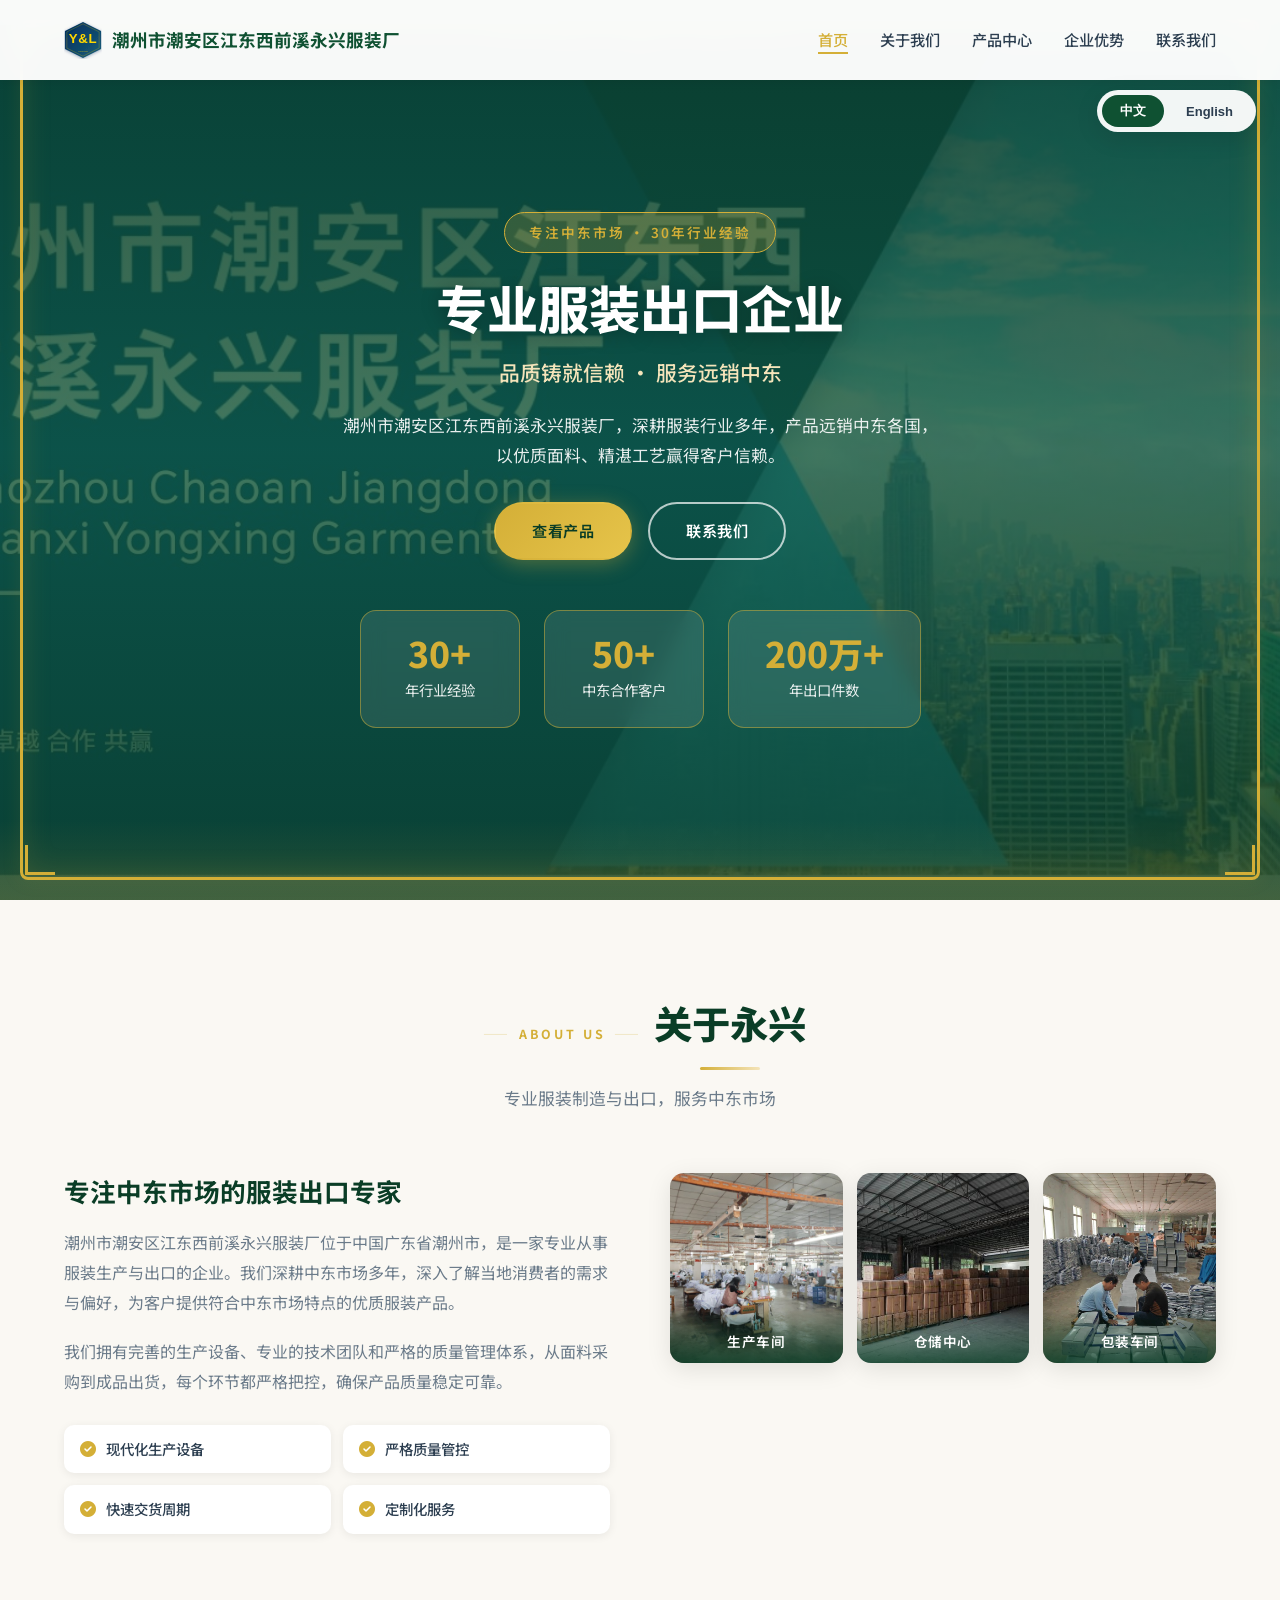
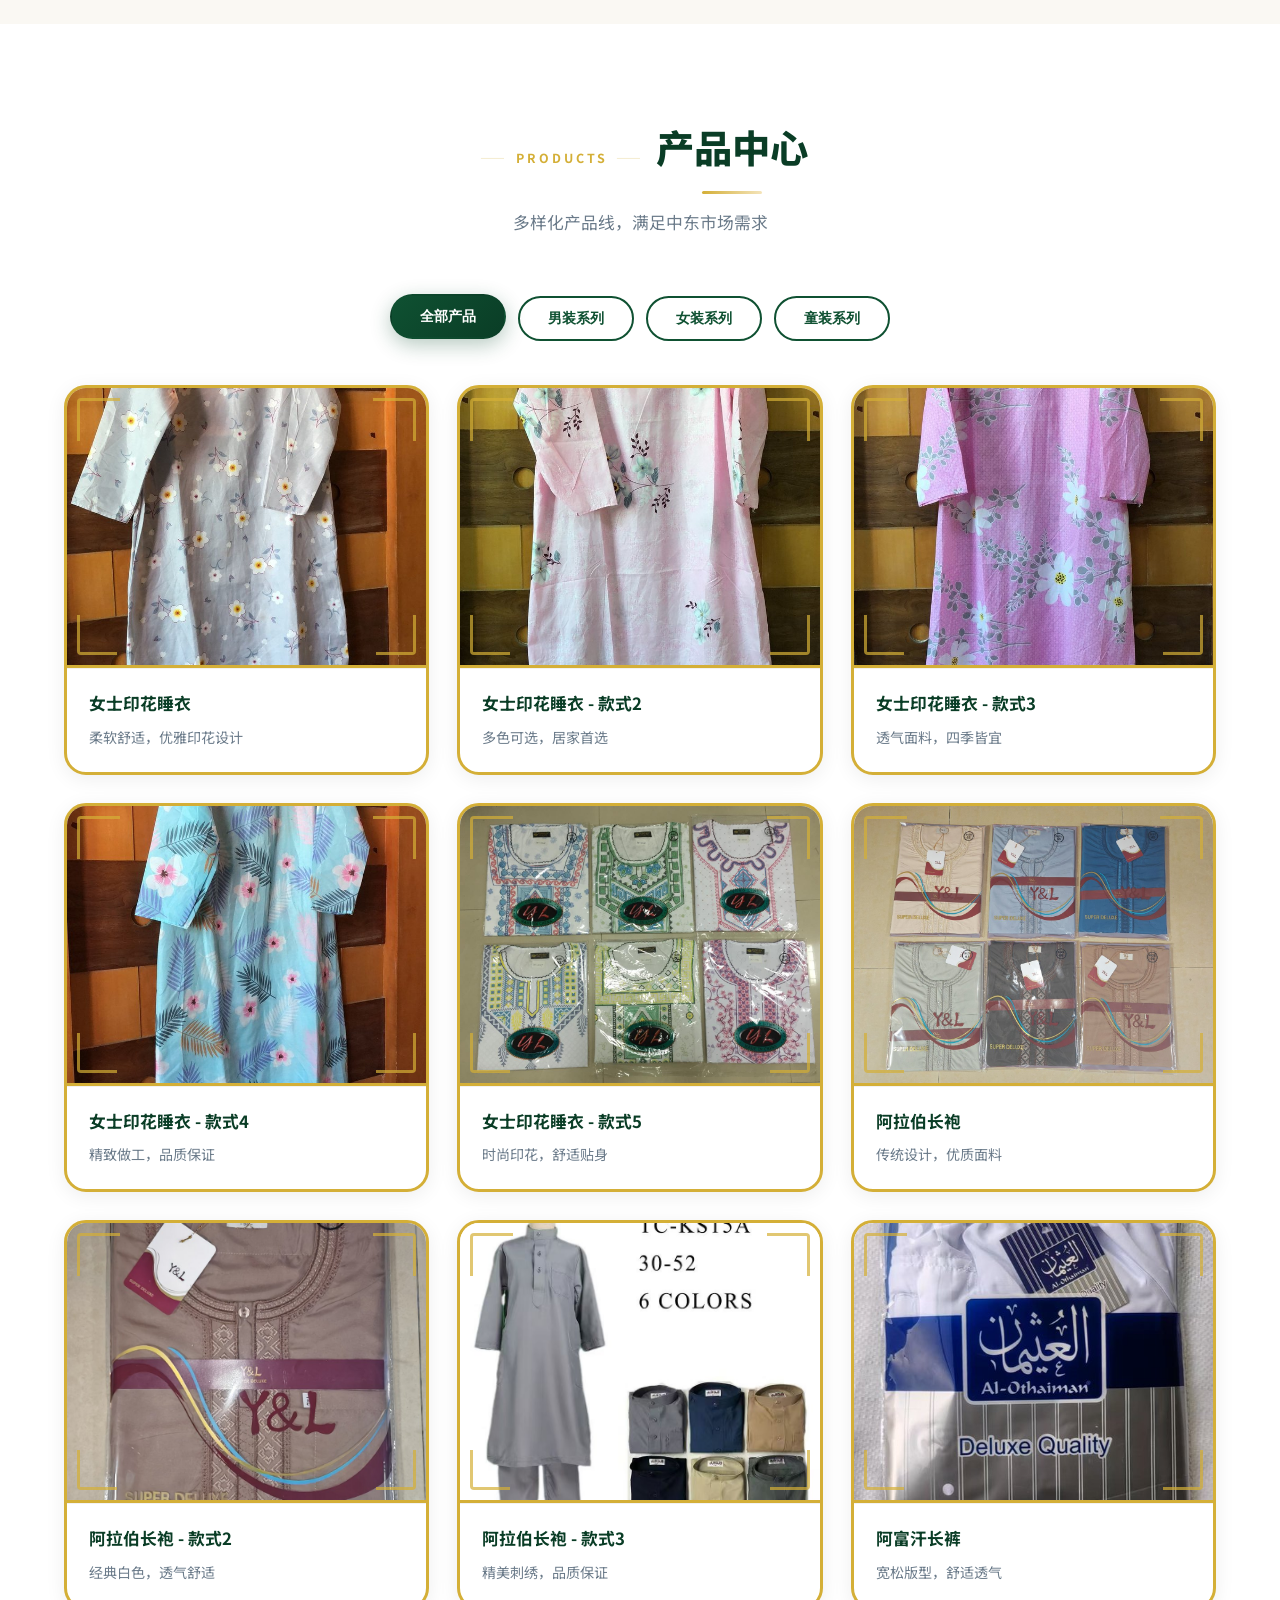
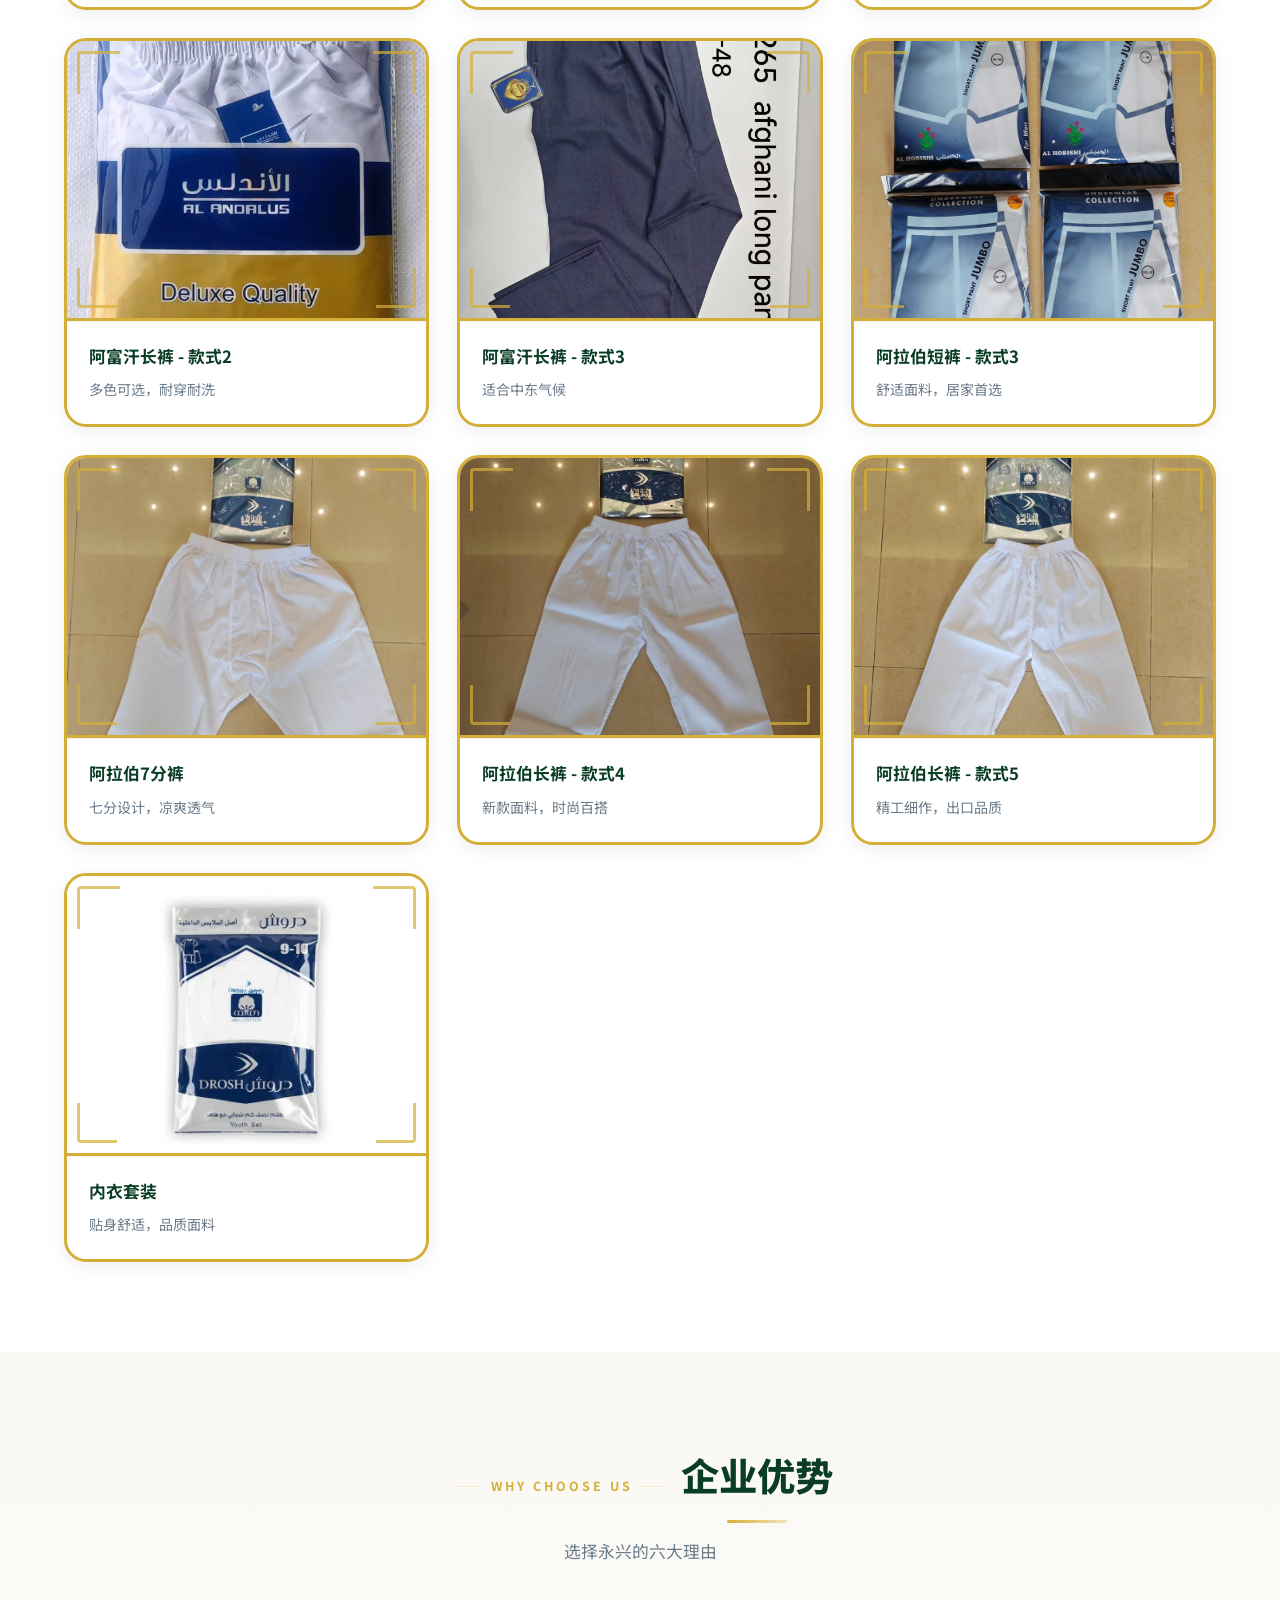
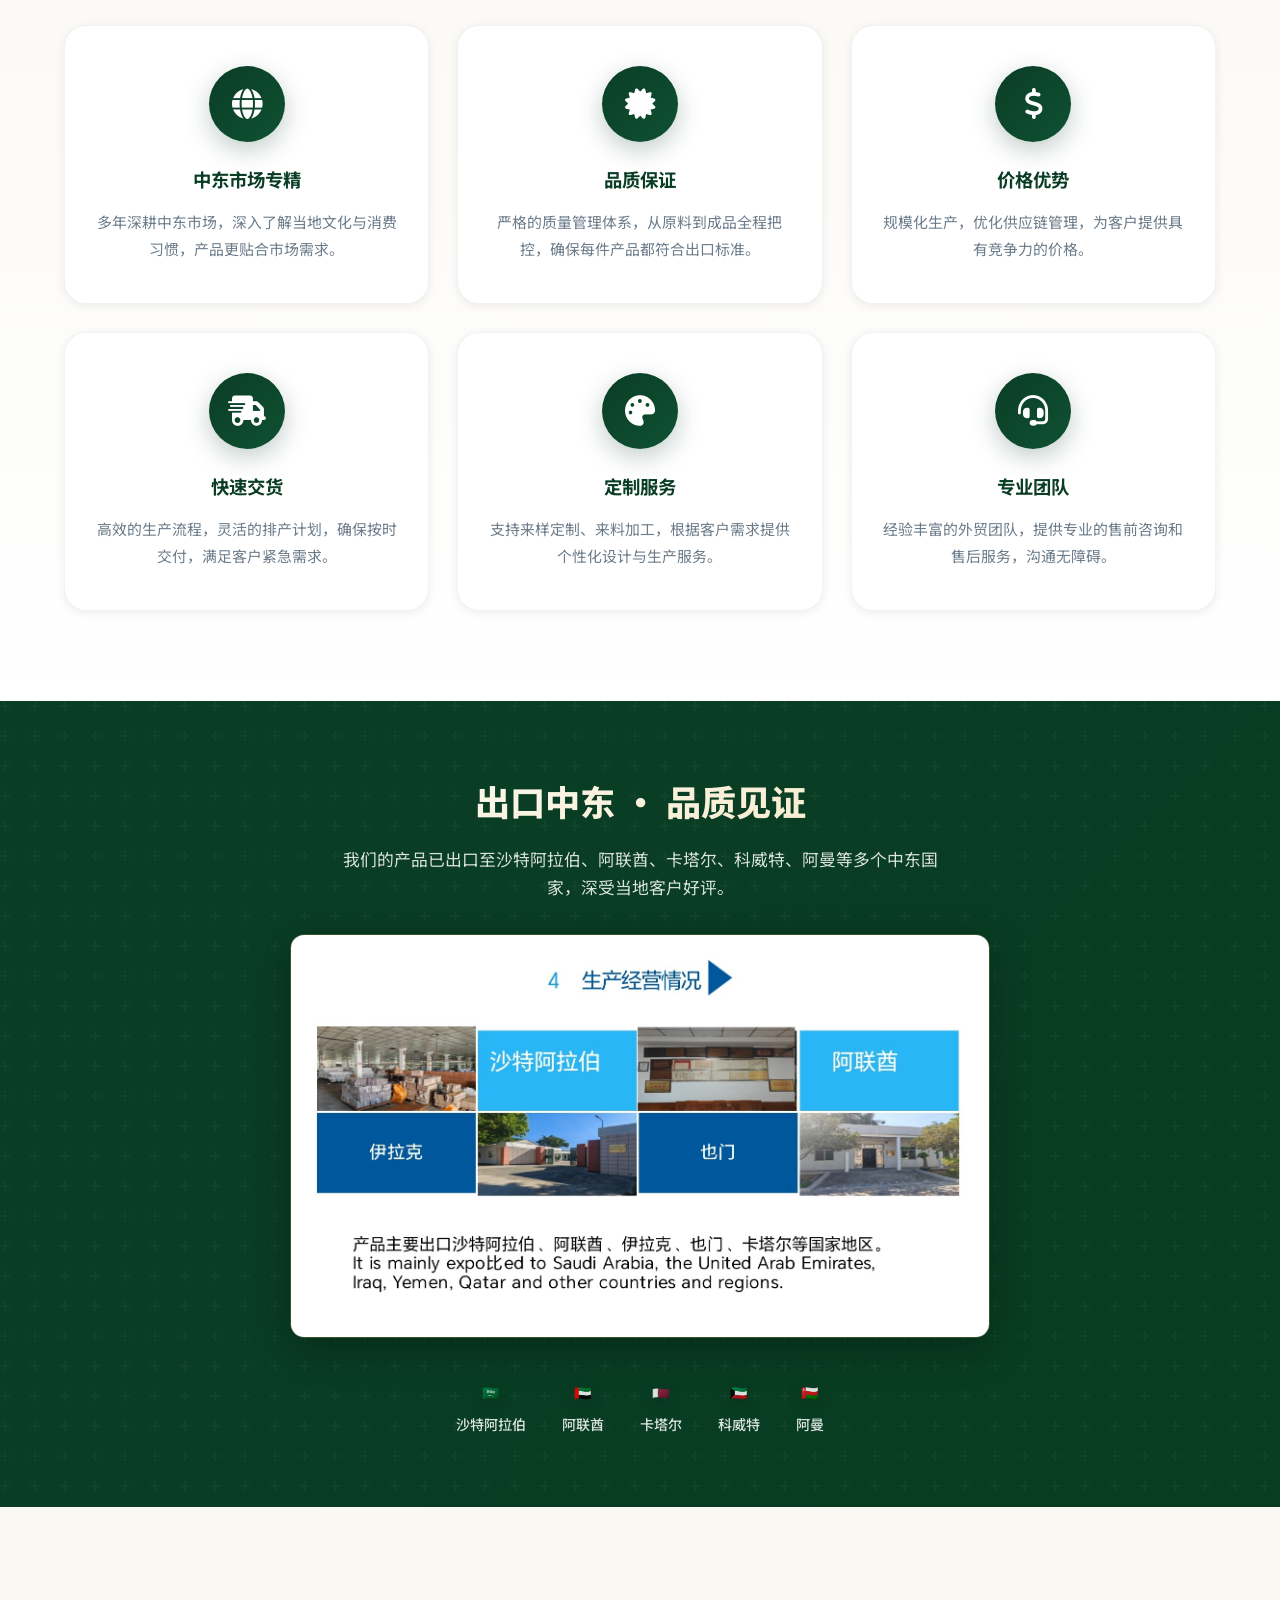
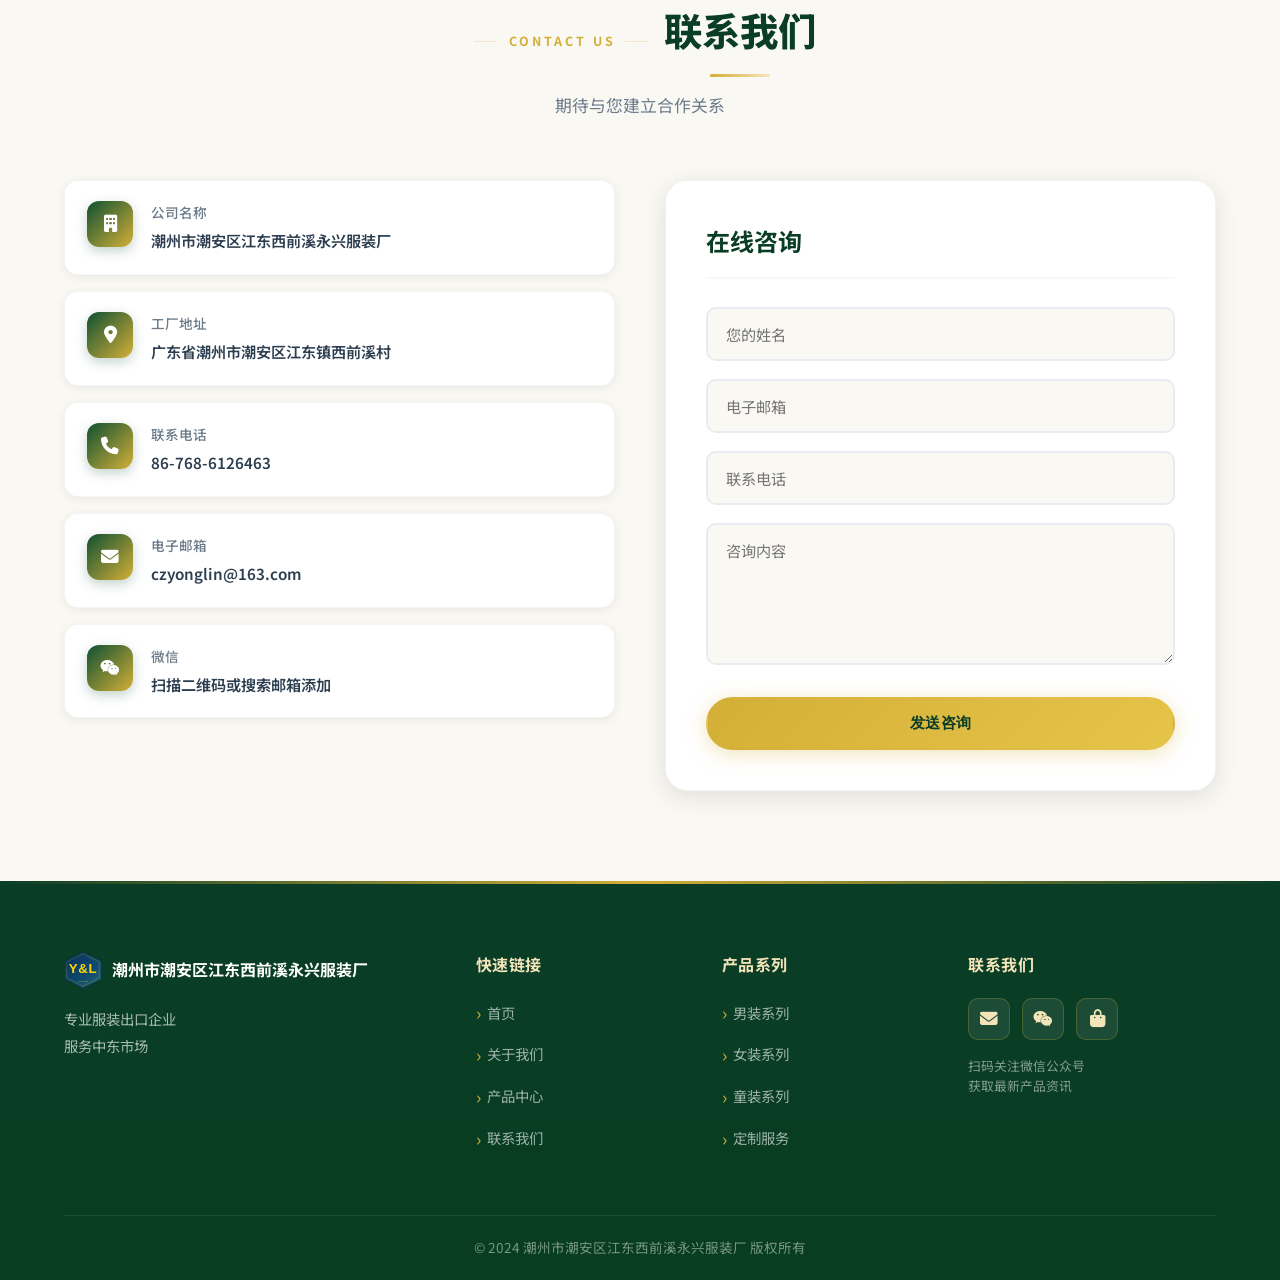
==== commit 0589e3bb: "移除阿拉伯长裤系列3张+阿拉伯短裤款式1/2共5张产品图" ====
--- a/index.html
+++ b/index.html
@@ -298,68 +298,7 @@
                         <p data-i18n="prodPants3Desc">适合中东气候</p>
                     </div>
                 </div>
-                <!-- 阿拉伯长裤系列 -->
-                <div class="product-card" data-category="men">
-                    <div class="product-image">
-                        <img src="images/阿拉伯长裤.jpg" alt="阿拉伯长裤" loading="lazy">
-                        <div class="product-overlay">
-                            <span data-i18n="viewDetails">查看详情</span>
-                        </div>
-                    </div>
-                    <div class="product-info">
-                        <h4 data-i18n="prodArabPants1">阿拉伯长裤</h4>
-                        <p data-i18n="prodArabPants1Desc">宽松舒适，中东热销</p>
-                    </div>
-                </div>
-                <div class="product-card" data-category="men">
-                    <div class="product-image">
-                        <img src="images/阿拉伯长裤 (2).jpg" alt="阿拉伯长裤-款式2" loading="lazy">
-                        <div class="product-overlay">
-                            <span data-i18n="viewDetails">查看详情</span>
-                        </div>
-                    </div>
-                    <div class="product-info">
-                        <h4 data-i18n="prodArabPants2">阿拉伯长裤 - 款式2</h4>
-                        <p data-i18n="prodArabPants2Desc">优质面料，穿着舒适</p>
-                    </div>
-                </div>
-                <div class="product-card" data-category="men">
-                    <div class="product-image">
-                        <img src="images/阿拉伯长裤 (3).jpg" alt="阿拉伯长裤-款式3" loading="lazy">
-                        <div class="product-overlay">
-                            <span data-i18n="viewDetails">查看详情</span>
-                        </div>
-                    </div>
-                    <div class="product-info">
-                        <h4 data-i18n="prodArabPants3">阿拉伯长裤 - 款式3</h4>
-                        <p data-i18n="prodArabPants3Desc">经典款式，品质保证</p>
-                    </div>
-                </div>
-                <!-- 阿拉伯短裤系列 -->
-                <div class="product-card" data-category="men">
-                    <div class="product-image">
-                        <img src="images/阿拉伯短裤.jpg" alt="阿拉伯短裤" loading="lazy">
-                        <div class="product-overlay">
-                            <span data-i18n="viewDetails">查看详情</span>
-                        </div>
-                    </div>
-                    <div class="product-info">
-                        <h4 data-i18n="prodShorts1">阿拉伯短裤</h4>
-                        <p data-i18n="prodShorts1Desc">轻便透气，居家休闲</p>
-                    </div>
-                </div>
-                <div class="product-card" data-category="men">
-                    <div class="product-image">
-                        <img src="images/阿拉伯短裤 (2).jpg" alt="阿拉伯短裤-款式2" loading="lazy">
-                        <div class="product-overlay">
-                            <span data-i18n="viewDetails">查看详情</span>
-                        </div>
-                    </div>
-                    <div class="product-info">
-                        <h4 data-i18n="prodShorts2">阿拉伯短裤 - 款式2</h4>
-                        <p data-i18n="prodShorts2Desc">松紧腰设计，穿脱方便</p>
-                    </div>
-                </div>
+                <!-- 阿拉伯短裤-款式3 -->
                 <div class="product-card" data-category="men">
                     <div class="product-image">
                         <img src="images/阿拉伯短裤 (3).jpg" alt="阿拉伯短裤-款式3" loading="lazy">
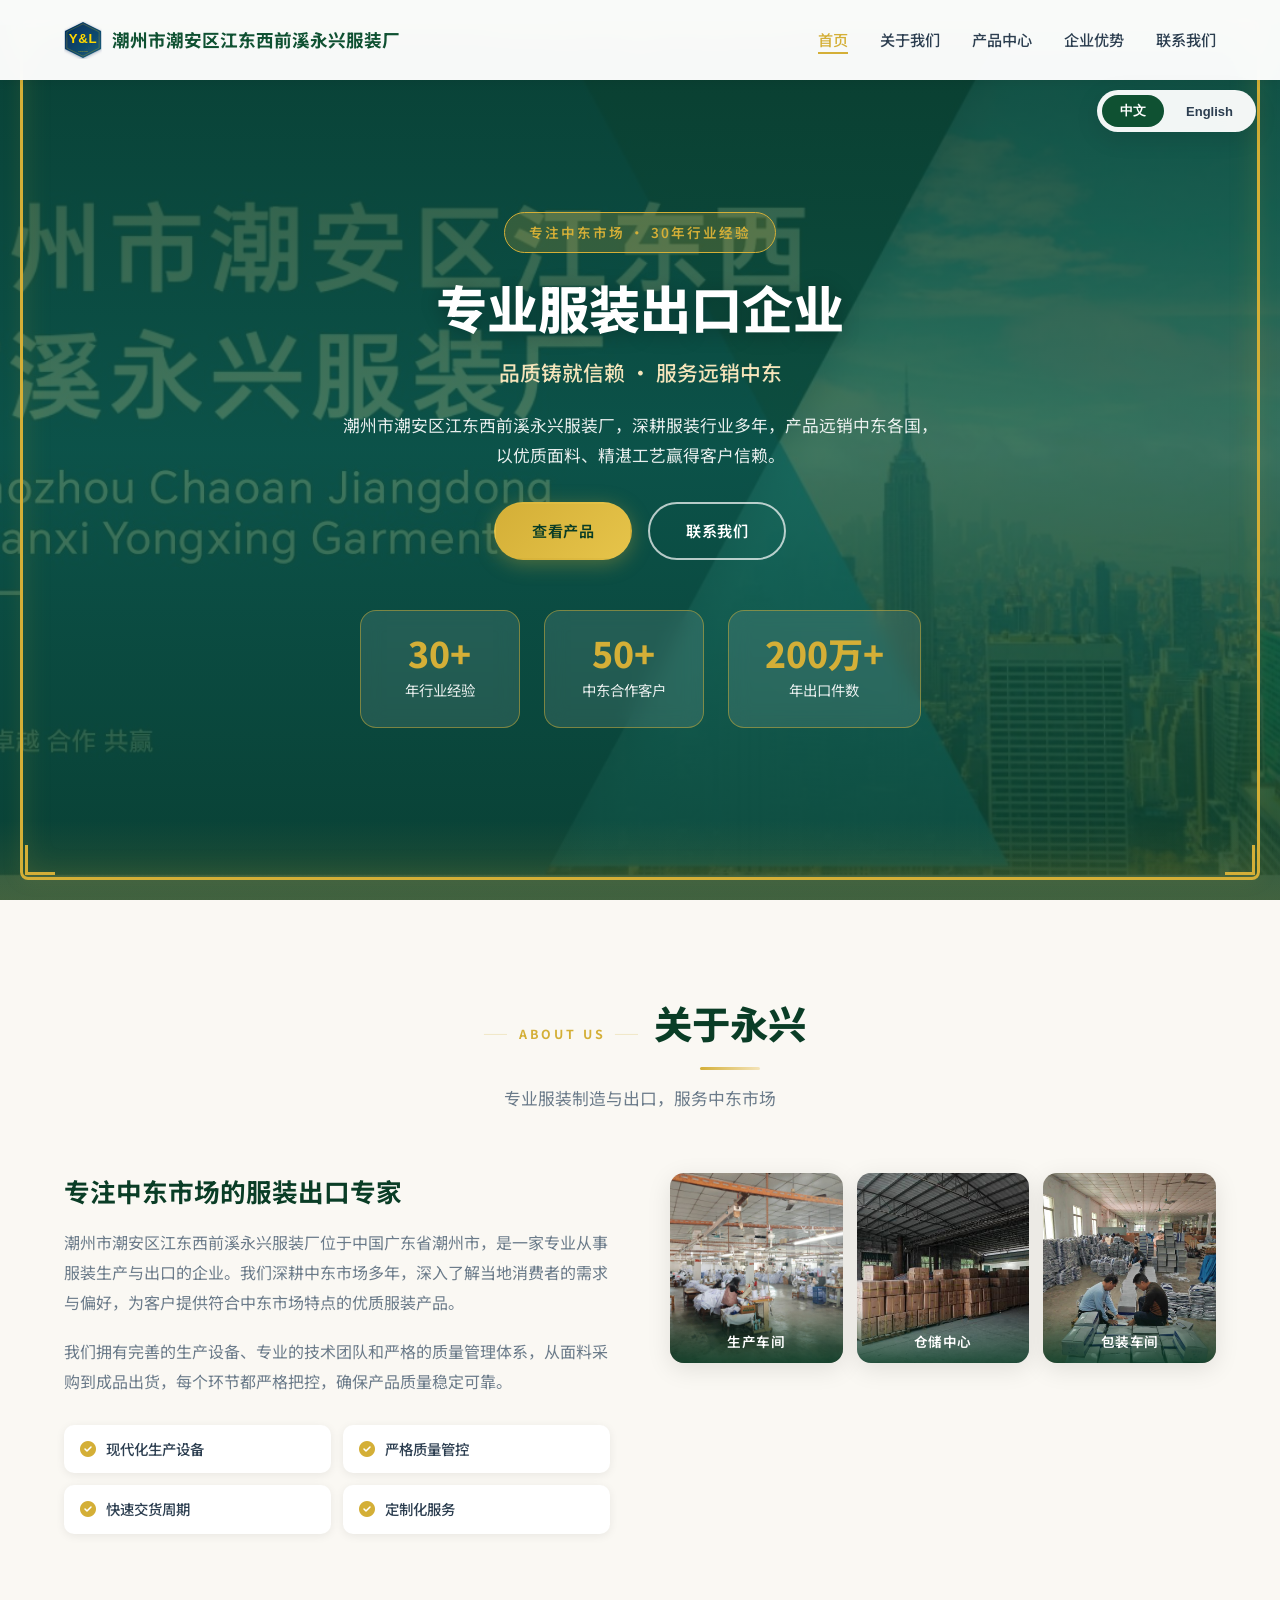
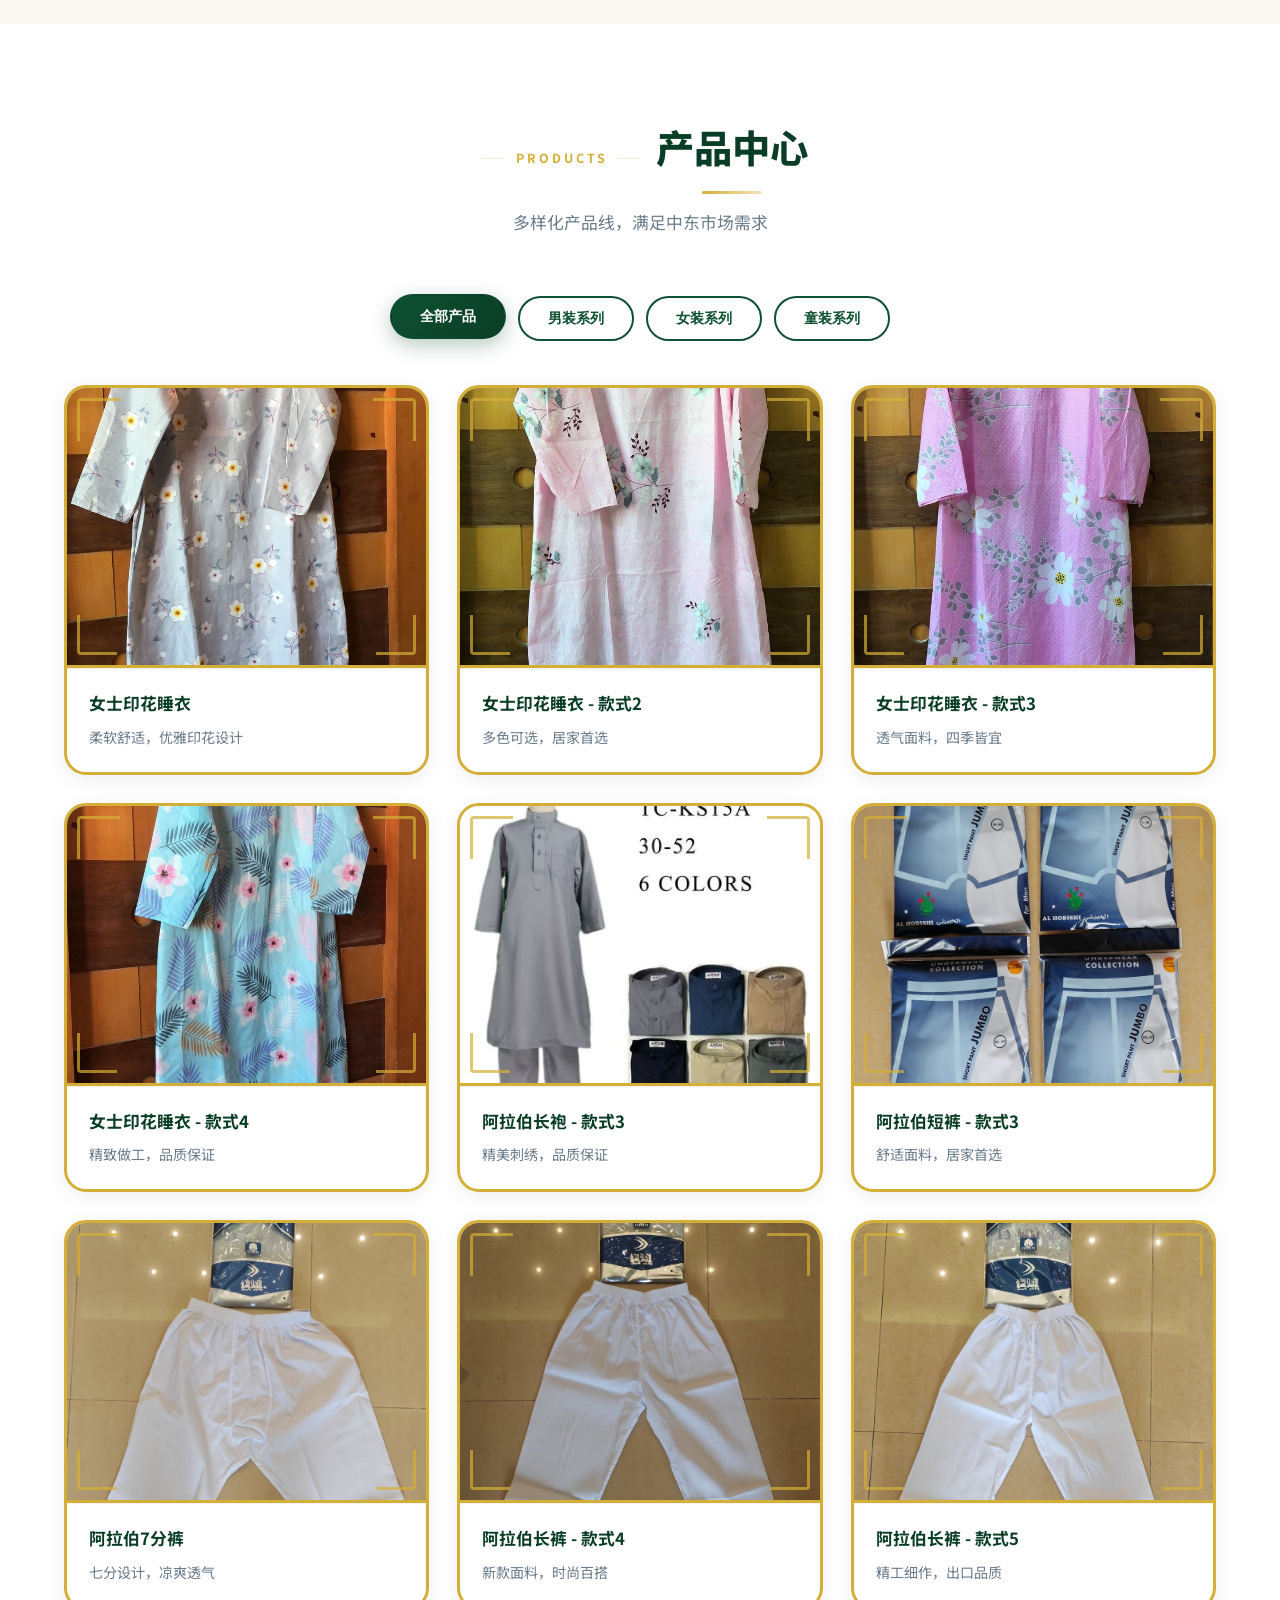
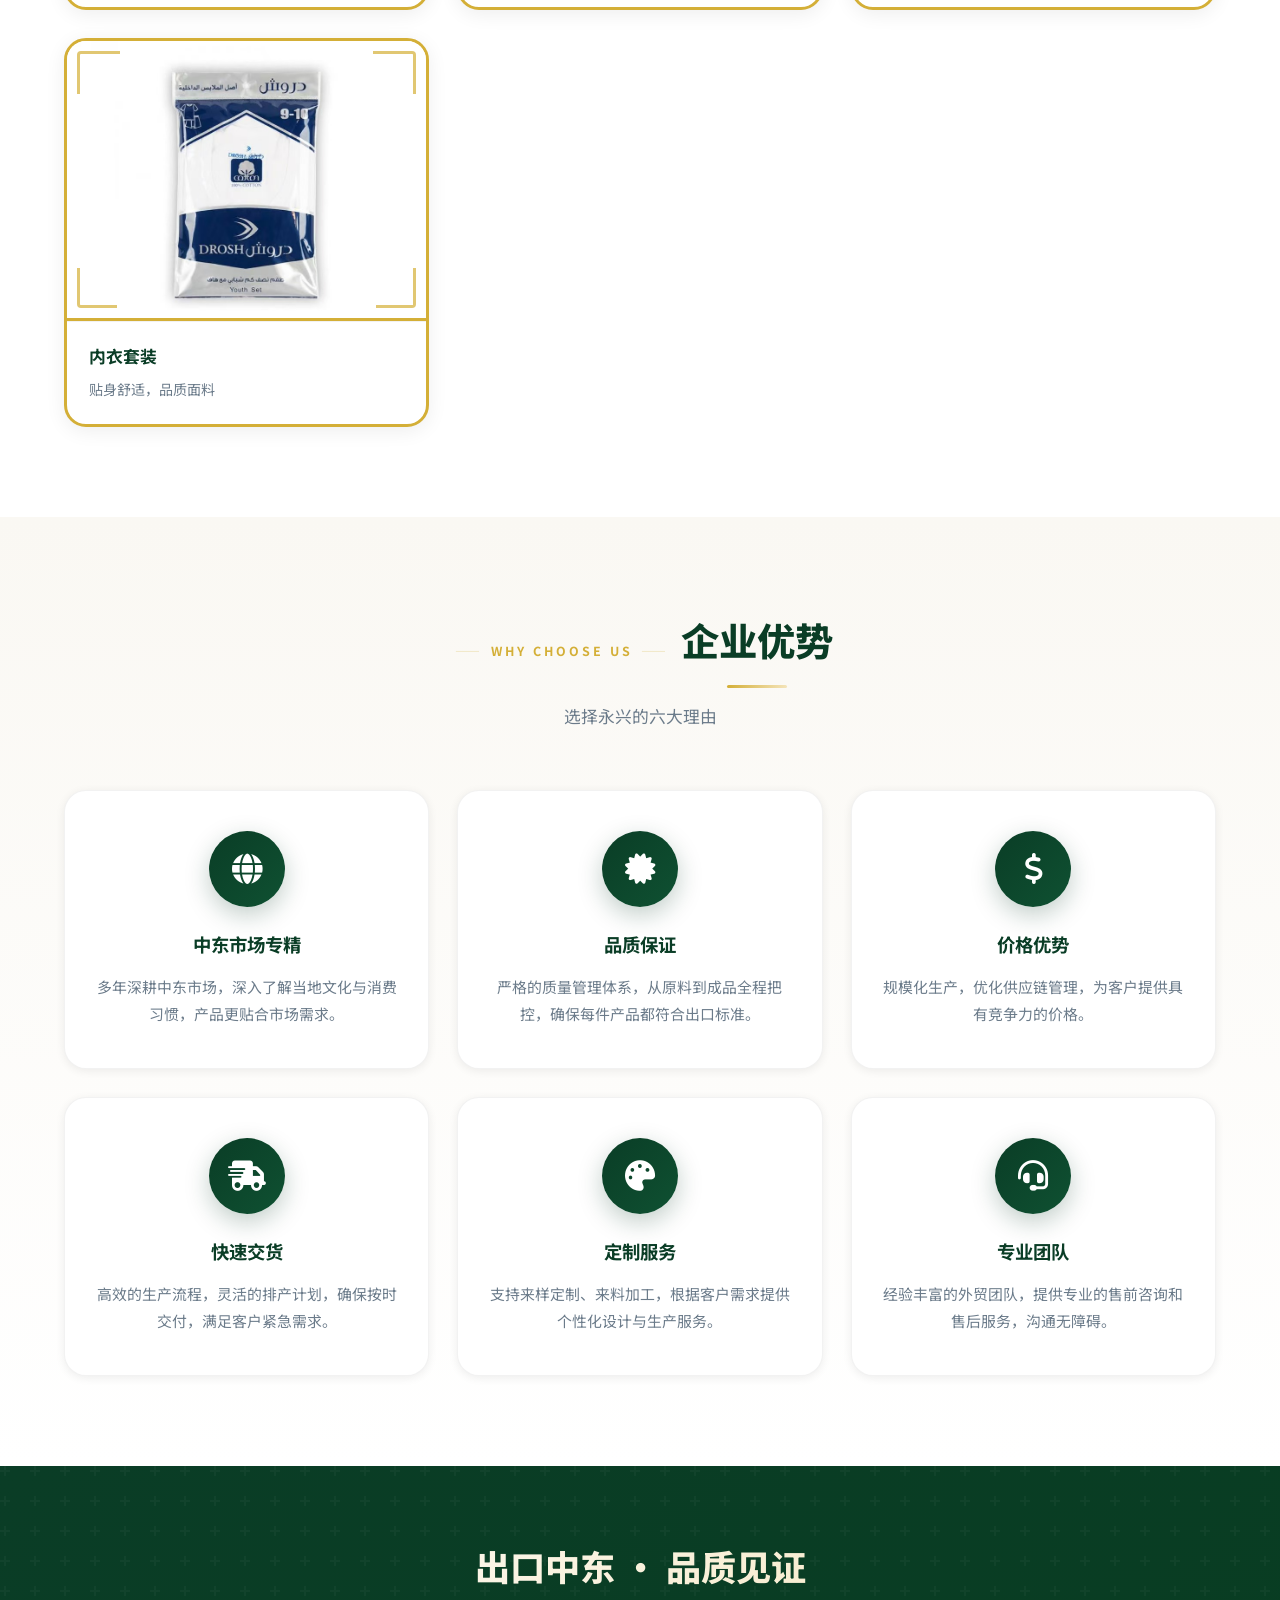
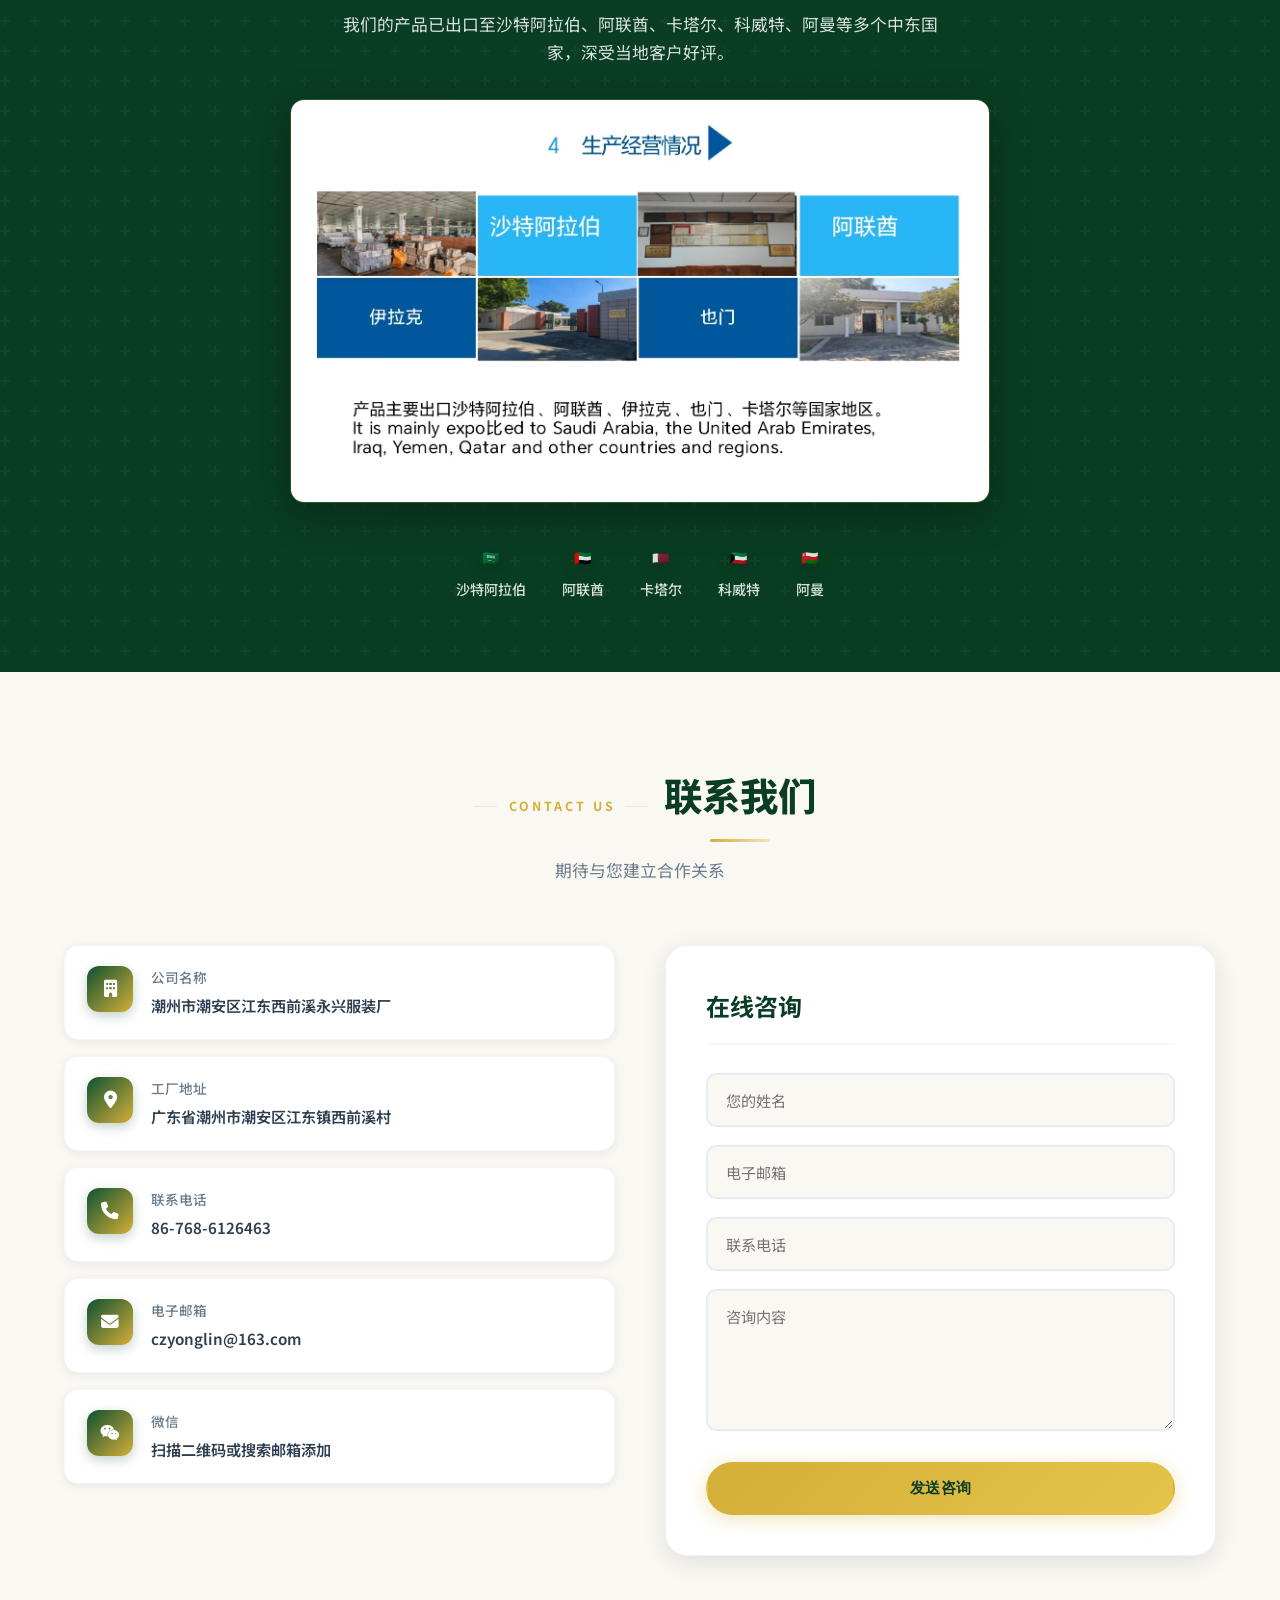
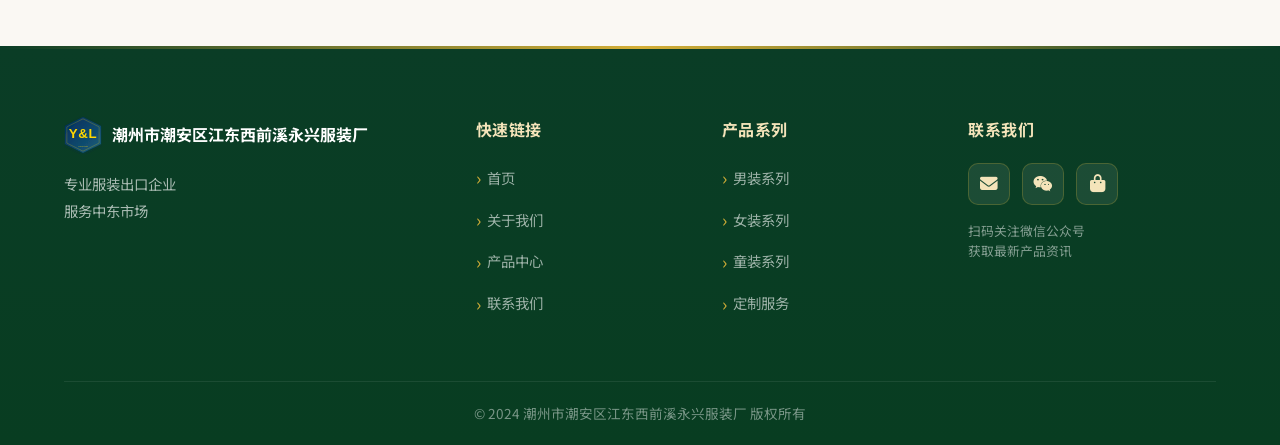
==== commit dc20534e: "移除6张产品图:女士印花睡衣5/阿拉伯长袍1-2/阿富汗长裤1-3" ====
--- a/index.html
+++ b/index.html
@@ -211,46 +211,9 @@
                         <p data-i18n="prodWomenPajamas4Desc">精致做工，品质保证</p>
                     </div>
                 </div>
-                <div class="product-card" data-category="women">
-                    <div class="product-image">
-                        <img src="images/女士印花睡衣 (5).jpg" alt="女士印花睡衣-款式5" loading="lazy">
-                        <div class="product-overlay">
-                            <span data-i18n="viewDetails">查看详情</span>
-                        </div>
-                    </div>
-                    <div class="product-info">
-                        <h4 data-i18n="prodWomenPajamas5">女士印花睡衣 - 款式5</h4>
-                        <p data-i18n="prodWomenPajamas5Desc">时尚印花，舒适贴身</p>
-                    </div>
-                </div>
-
                 <!-- 阿拉伯长袍系列 -->
                 <div class="product-card" data-category="men">
                     <div class="product-image">
-                        <img src="images/阿拉伯长袍.jpg" alt="阿拉伯长袍" loading="lazy">
-                        <div class="product-overlay">
-                            <span data-i18n="viewDetails">查看详情</span>
-                        </div>
-                    </div>
-                    <div class="product-info">
-                        <h4 data-i18n="prodRobe1">阿拉伯长袍</h4>
-                        <p data-i18n="prodRobe1Desc">传统设计，优质面料</p>
-                    </div>
-                </div>
-                <div class="product-card" data-category="men">
-                    <div class="product-image">
-                        <img src="images/阿拉伯长袍 (2).jpg" alt="阿拉伯长袍-款式2" loading="lazy">
-                        <div class="product-overlay">
-                            <span data-i18n="viewDetails">查看详情</span>
-                        </div>
-                    </div>
-                    <div class="product-info">
-                        <h4 data-i18n="prodRobe2">阿拉伯长袍 - 款式2</h4>
-                        <p data-i18n="prodRobe2Desc">经典白色，透气舒适</p>
-                    </div>
-                </div>
-                <div class="product-card" data-category="men">
-                    <div class="product-image">
                         <img src="images/阿拉伯长袍 (3).jpg" alt="阿拉伯长袍-款式3" loading="lazy">
                         <div class="product-overlay">
                             <span data-i18n="viewDetails">查看详情</span>
@@ -259,43 +222,6 @@
                     <div class="product-info">
                         <h4 data-i18n="prodRobe3">阿拉伯长袍 - 款式3</h4>
                         <p data-i18n="prodRobe3Desc">精美刺绣，品质保证</p>
-                    </div>
-                </div>
-                <!-- 阿富汗长裤系列 -->
-                <div class="product-card" data-category="men">
-                    <div class="product-image">
-                        <img src="images/阿富汗长裤.jpg" alt="阿富汗长裤" loading="lazy">
-                        <div class="product-overlay">
-                            <span data-i18n="viewDetails">查看详情</span>
-                        </div>
-                    </div>
-                    <div class="product-info">
-                        <h4 data-i18n="prodPants1">阿富汗长裤</h4>
-                        <p data-i18n="prodPants1Desc">宽松版型，舒适透气</p>
-                    </div>
-                </div>
-                <div class="product-card" data-category="men">
-                    <div class="product-image">
-                        <img src="images/阿富汗长裤 (2).jpg" alt="阿富汗长裤-款式2" loading="lazy">
-                        <div class="product-overlay">
-                            <span data-i18n="viewDetails">查看详情</span>
-                        </div>
-                    </div>
-                    <div class="product-info">
-                        <h4 data-i18n="prodPants2">阿富汗长裤 - 款式2</h4>
-                        <p data-i18n="prodPants2Desc">多色可选，耐穿耐洗</p>
-                    </div>
-                </div>
-                <div class="product-card" data-category="men">
-                    <div class="product-image">
-                        <img src="images/阿富汗长裤 (3).jpg" alt="阿富汗长裤-款式3" loading="lazy">
-                        <div class="product-overlay">
-                            <span data-i18n="viewDetails">查看详情</span>
-                        </div>
-                    </div>
-                    <div class="product-info">
-                        <h4 data-i18n="prodPants3">阿富汗长裤 - 款式3</h4>
-                        <p data-i18n="prodPants3Desc">适合中东气候</p>
                     </div>
                 </div>
                 <!-- 阿拉伯短裤-款式3 -->
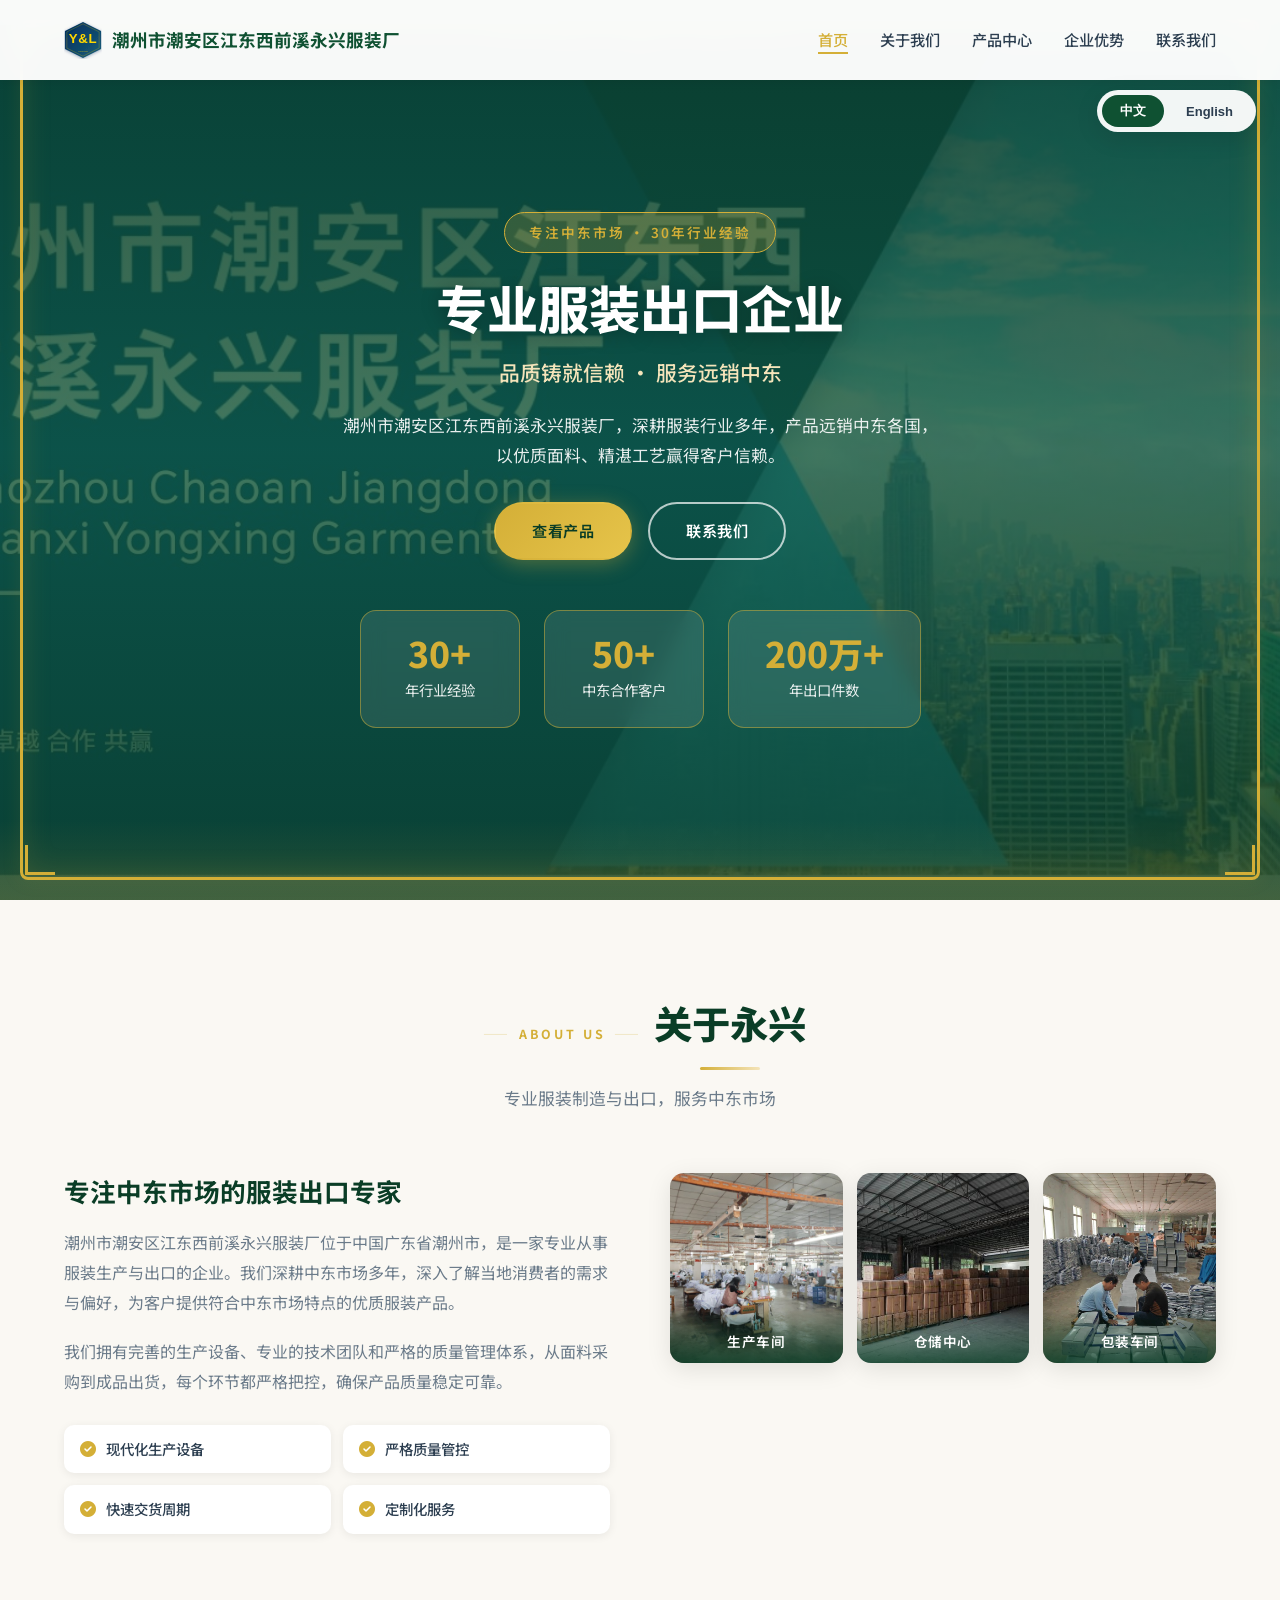
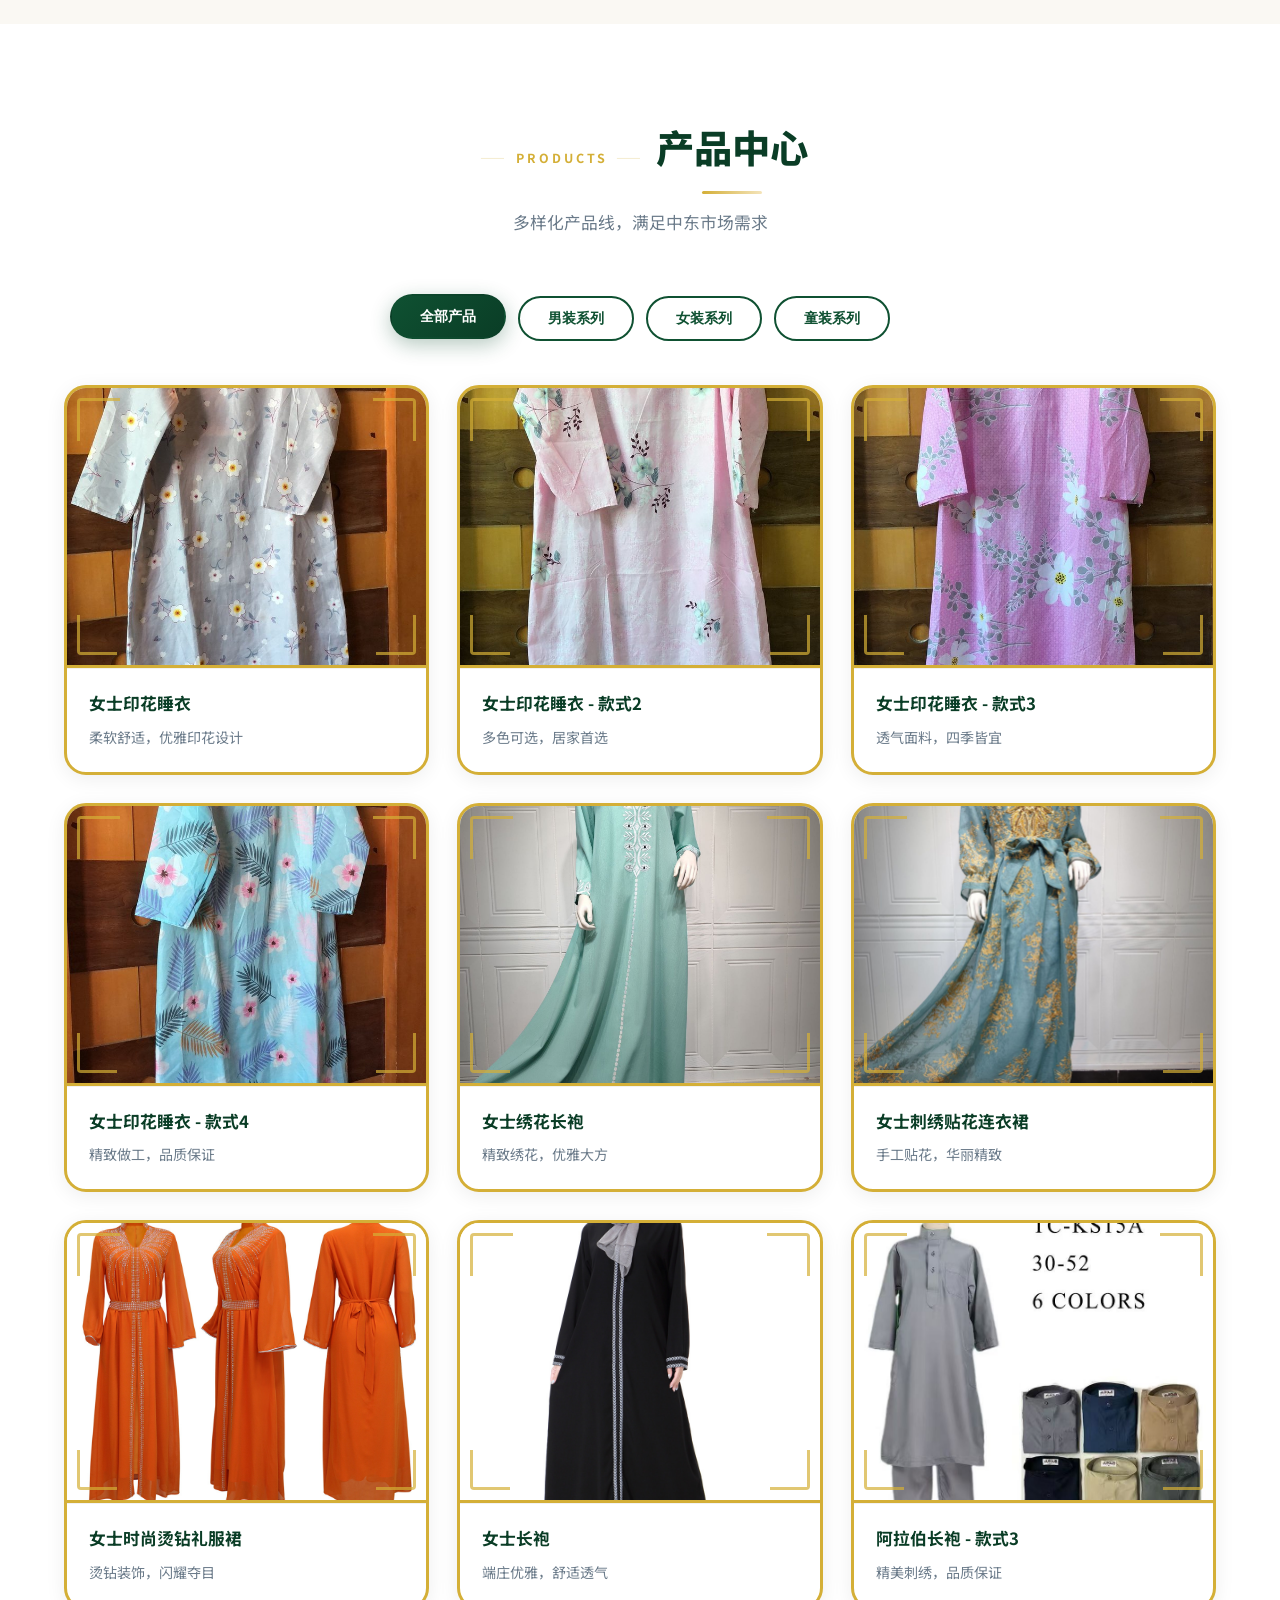
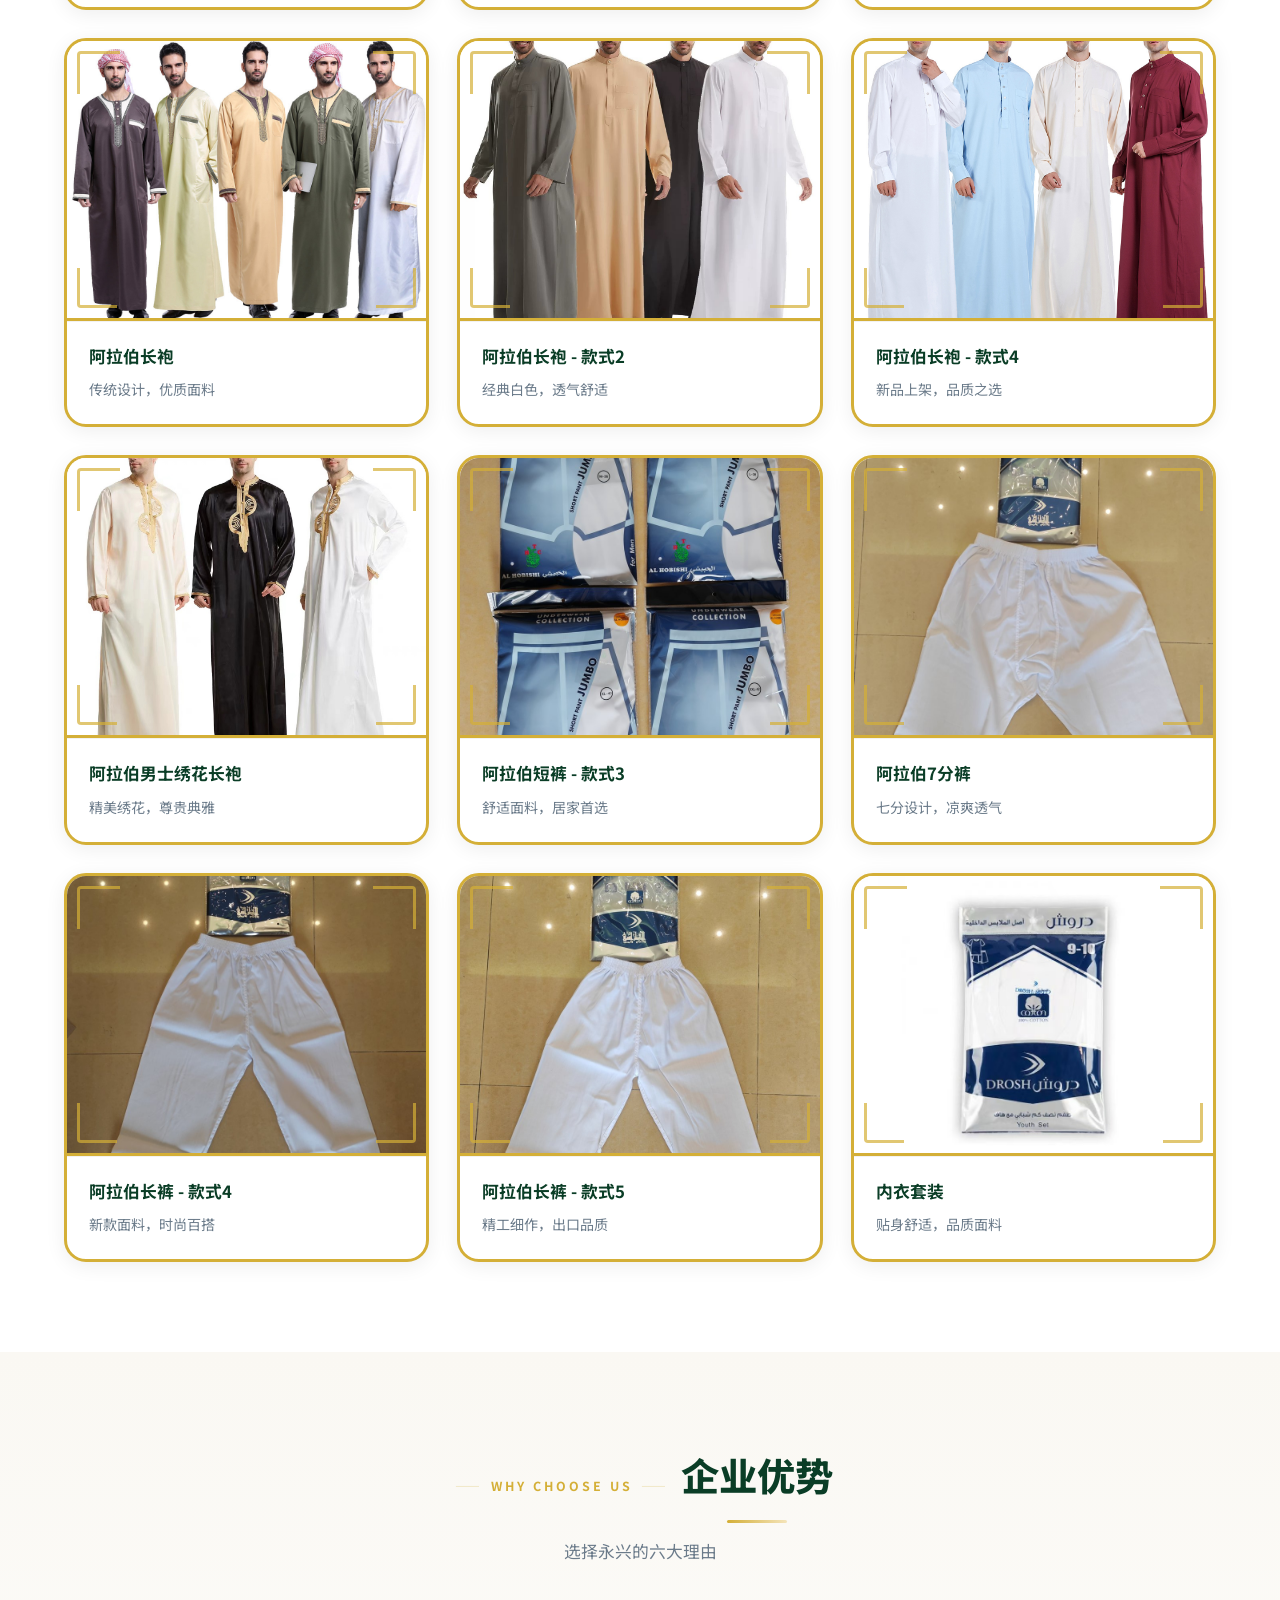
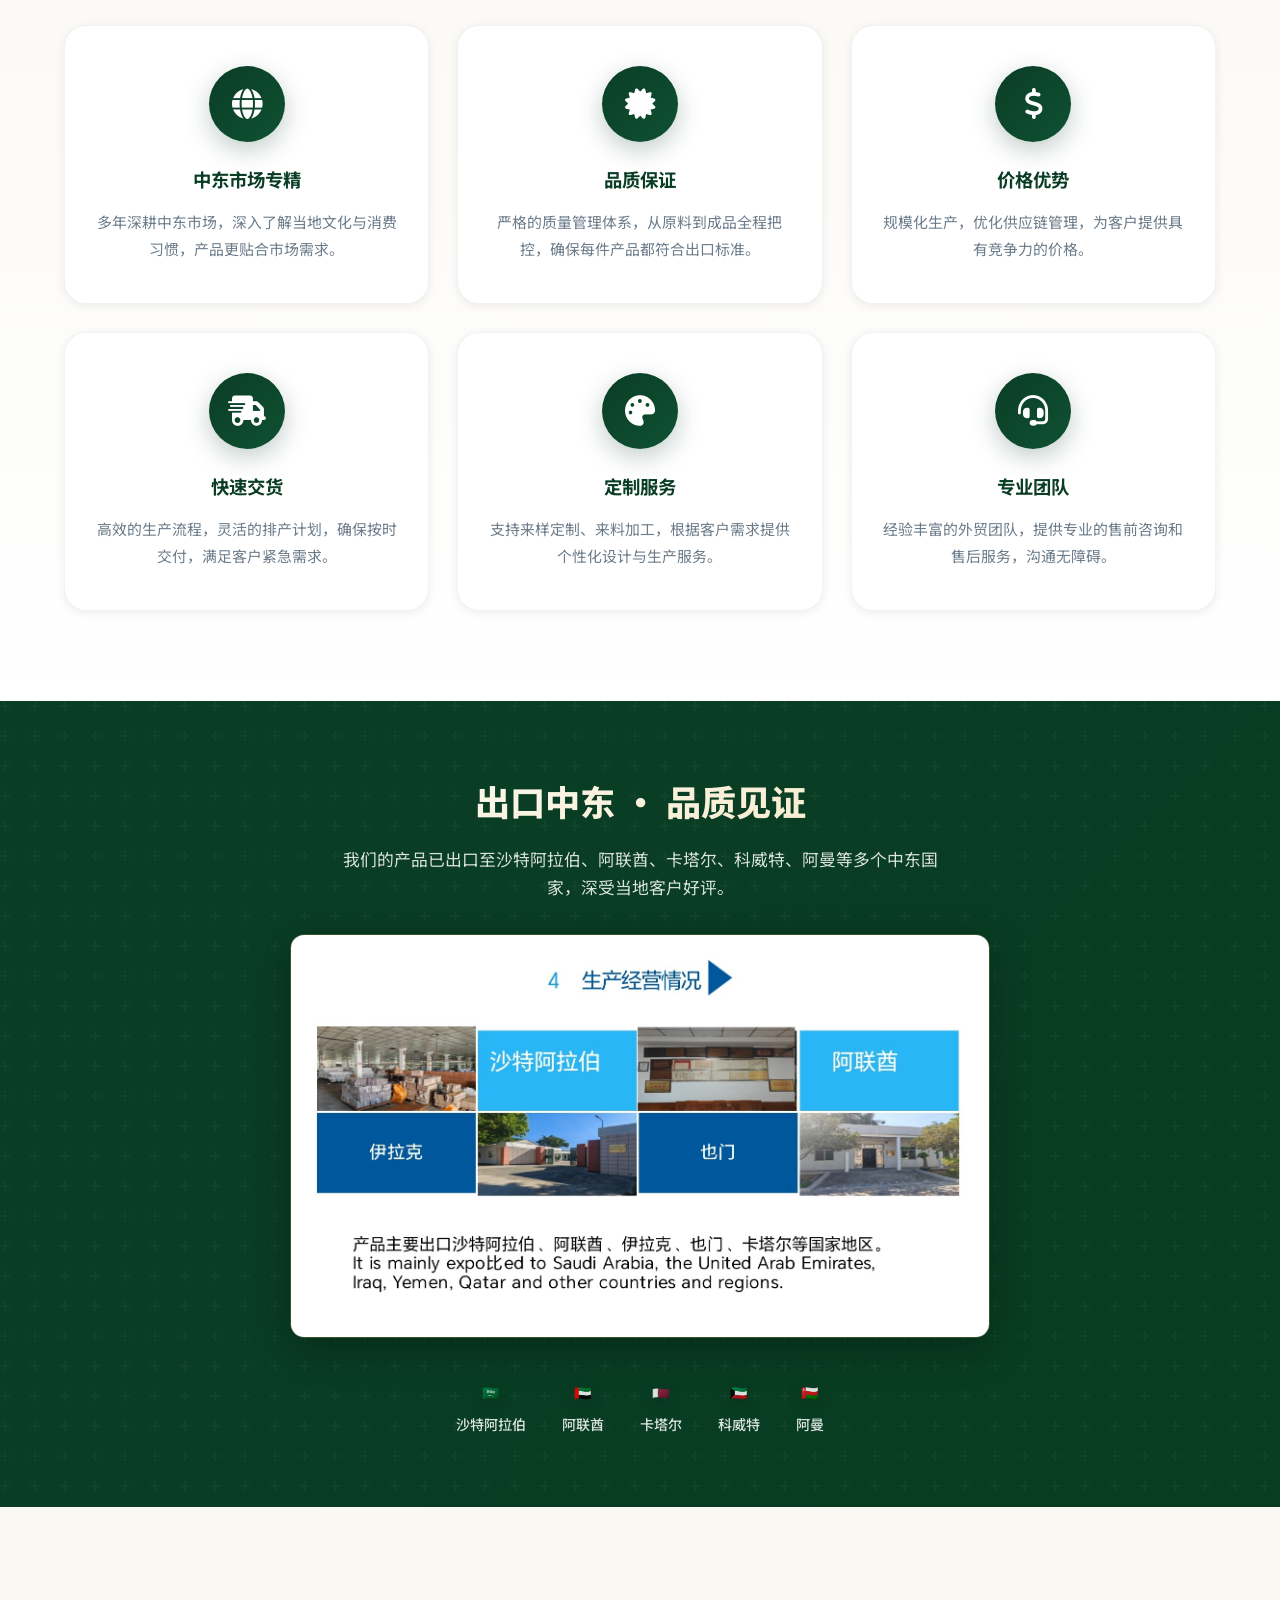
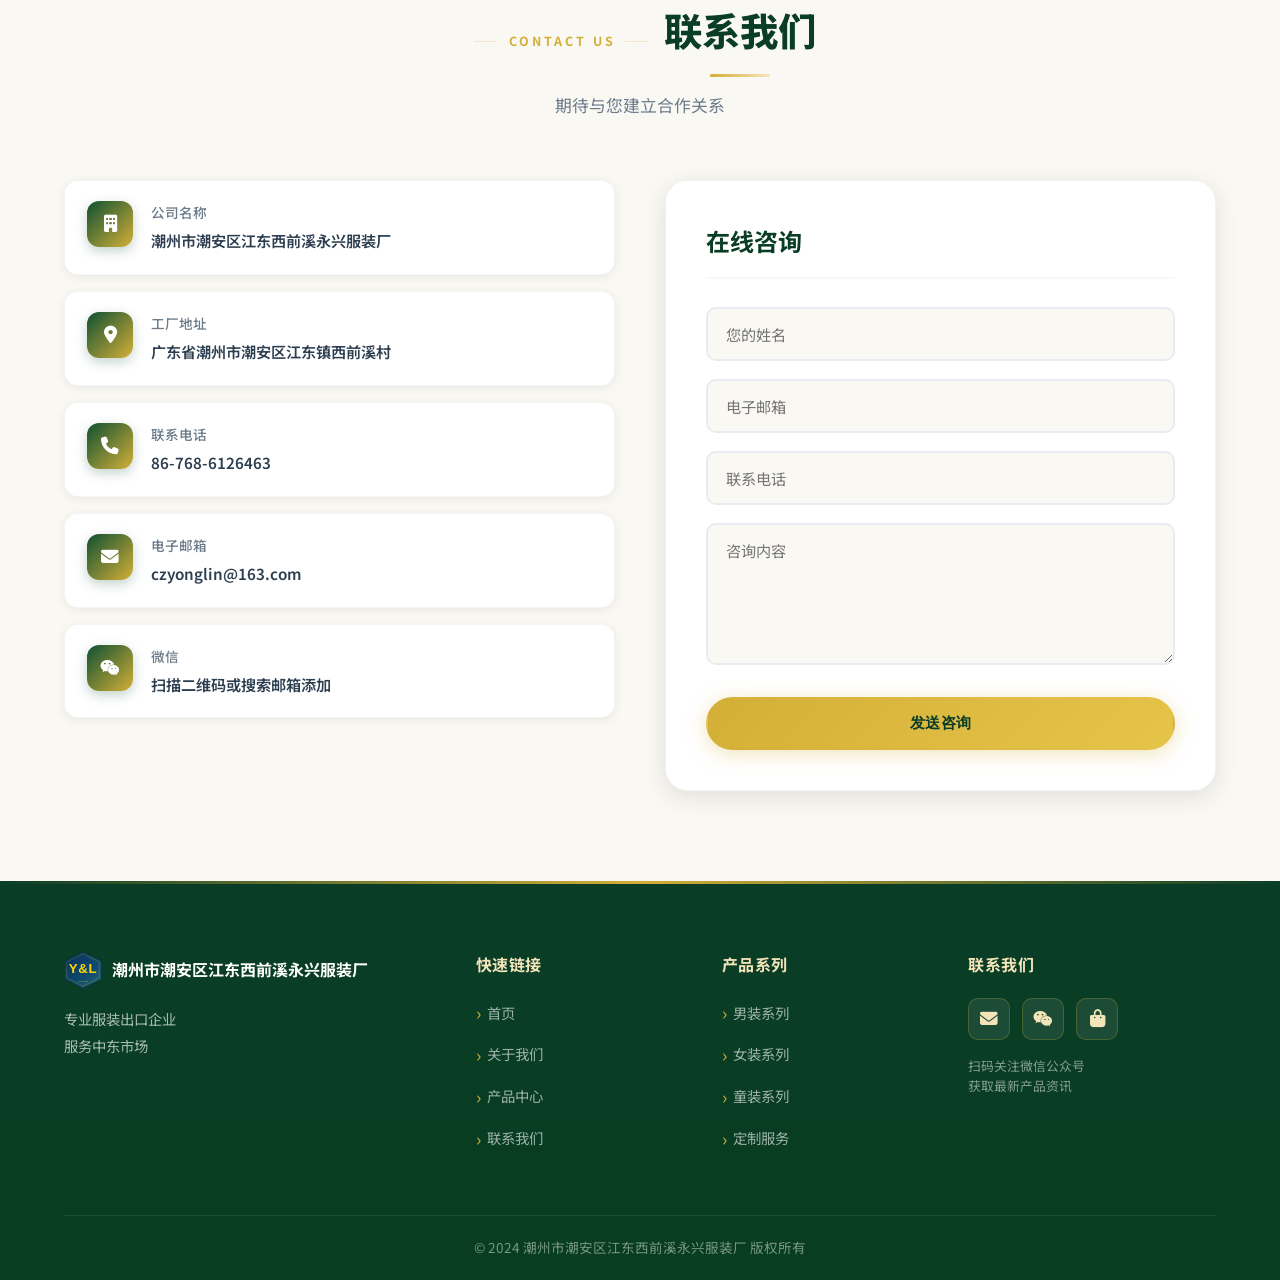
==== commit ef52a4ab: "新增8款产品:阿拉伯长袍3款+男士绣花长袍+女士绣花/贴花/烫钻/长袍" ====
--- a/index.html
+++ b/index.html
@@ -210,7 +210,56 @@
                         <h4 data-i18n="prodWomenPajamas4">女士印花睡衣 - 款式4</h4>
                         <p data-i18n="prodWomenPajamas4Desc">精致做工，品质保证</p>
                     </div>
-                </div>
+                </div>                <!-- 女士新品系列 -->
+                <div class="product-card" data-category="women">
+                    <div class="product-image">
+                        <img src="images/女士绣花长袍.jpg" alt="女士绣花长袍" loading="lazy">
+                        <div class="product-overlay">
+                            <span data-i18n="viewDetails">查看详情</span>
+                        </div>
+                    </div>
+                    <div class="product-info">
+                        <h4 data-i18n="prodWomenEmbRobe">女士绣花长袍</h4>
+                        <p data-i18n="prodWomenEmbRobeDesc">精致绣花，优雅大方</p>
+                    </div>
+                </div>
+                <div class="product-card" data-category="women">
+                    <div class="product-image">
+                        <img src="images/女士刺绣贴花连衣裙.jpg" alt="女士刺绣贴花连衣裙" loading="lazy">
+                        <div class="product-overlay">
+                            <span data-i18n="viewDetails">查看详情</span>
+                        </div>
+                    </div>
+                    <div class="product-info">
+                        <h4 data-i18n="prodWomenEmbDress">女士刺绣贴花连衣裙</h4>
+                        <p data-i18n="prodWomenEmbDressDesc">手工贴花，华丽精致</p>
+                    </div>
+                </div>
+                <div class="product-card" data-category="women">
+                    <div class="product-image">
+                        <img src="images/女士时尚烫钻礼服裙.jpg" alt="女士时尚烫钻礼服裙" loading="lazy">
+                        <div class="product-overlay">
+                            <span data-i18n="viewDetails">查看详情</span>
+                        </div>
+                    </div>
+                    <div class="product-info">
+                        <h4 data-i18n="prodWomenRhinDress">女士时尚烫钻礼服裙</h4>
+                        <p data-i18n="prodWomenRhinDressDesc">烫钻装饰，闪耀夺目</p>
+                    </div>
+                </div>
+                <div class="product-card" data-category="women">
+                    <div class="product-image">
+                        <img src="images/女士长袍.jpg" alt="女士长袍" loading="lazy">
+                        <div class="product-overlay">
+                            <span data-i18n="viewDetails">查看详情</span>
+                        </div>
+                    </div>
+                    <div class="product-info">
+                        <h4 data-i18n="prodWomenRobe">女士长袍</h4>
+                        <p data-i18n="prodWomenRobeDesc">端庄优雅，舒适透气</p>
+                    </div>
+                </div>
+
                 <!-- 阿拉伯长袍系列 -->
                 <div class="product-card" data-category="men">
                     <div class="product-image">
@@ -222,6 +271,54 @@
                     <div class="product-info">
                         <h4 data-i18n="prodRobe3">阿拉伯长袍 - 款式3</h4>
                         <p data-i18n="prodRobe3Desc">精美刺绣，品质保证</p>
+                    </div>
+                </div>
+                <div class="product-card" data-category="men">
+                    <div class="product-image">
+                        <img src="images/阿拉伯长袍.jpg" alt="阿拉伯长袍" loading="lazy">
+                        <div class="product-overlay">
+                            <span data-i18n="viewDetails">查看详情</span>
+                        </div>
+                    </div>
+                    <div class="product-info">
+                        <h4 data-i18n="prodRobe1New">阿拉伯长袍</h4>
+                        <p data-i18n="prodRobe1NewDesc">传统设计，优质面料</p>
+                    </div>
+                </div>
+                <div class="product-card" data-category="men">
+                    <div class="product-image">
+                        <img src="images/阿拉伯长袍2.jpg" alt="阿拉伯长袍-款式2" loading="lazy">
+                        <div class="product-overlay">
+                            <span data-i18n="viewDetails">查看详情</span>
+                        </div>
+                    </div>
+                    <div class="product-info">
+                        <h4 data-i18n="prodRobe2New">阿拉伯长袍 - 款式2</h4>
+                        <p data-i18n="prodRobe2NewDesc">经典白色，透气舒适</p>
+                    </div>
+                </div>
+                <div class="product-card" data-category="men">
+                    <div class="product-image">
+                        <img src="images/阿拉伯长袍3.jpg" alt="阿拉伯长袍-款式4" loading="lazy">
+                        <div class="product-overlay">
+                            <span data-i18n="viewDetails">查看详情</span>
+                        </div>
+                    </div>
+                    <div class="product-info">
+                        <h4 data-i18n="prodRobe4">阿拉伯长袍 - 款式4</h4>
+                        <p data-i18n="prodRobe4Desc">新品上架，品质之选</p>
+                    </div>
+                </div>
+                <div class="product-card" data-category="men">
+                    <div class="product-image">
+                        <img src="images/阿拉伯男士绣花长袍.jpg" alt="阿拉伯男士绣花长袍" loading="lazy">
+                        <div class="product-overlay">
+                            <span data-i18n="viewDetails">查看详情</span>
+                        </div>
+                    </div>
+                    <div class="product-info">
+                        <h4 data-i18n="prodEmbRobe">阿拉伯男士绣花长袍</h4>
+                        <p data-i18n="prodEmbRobeDesc">精美绣花，尊贵典雅</p>
                     </div>
                 </div>
                 <!-- 阿拉伯短裤-款式3 -->
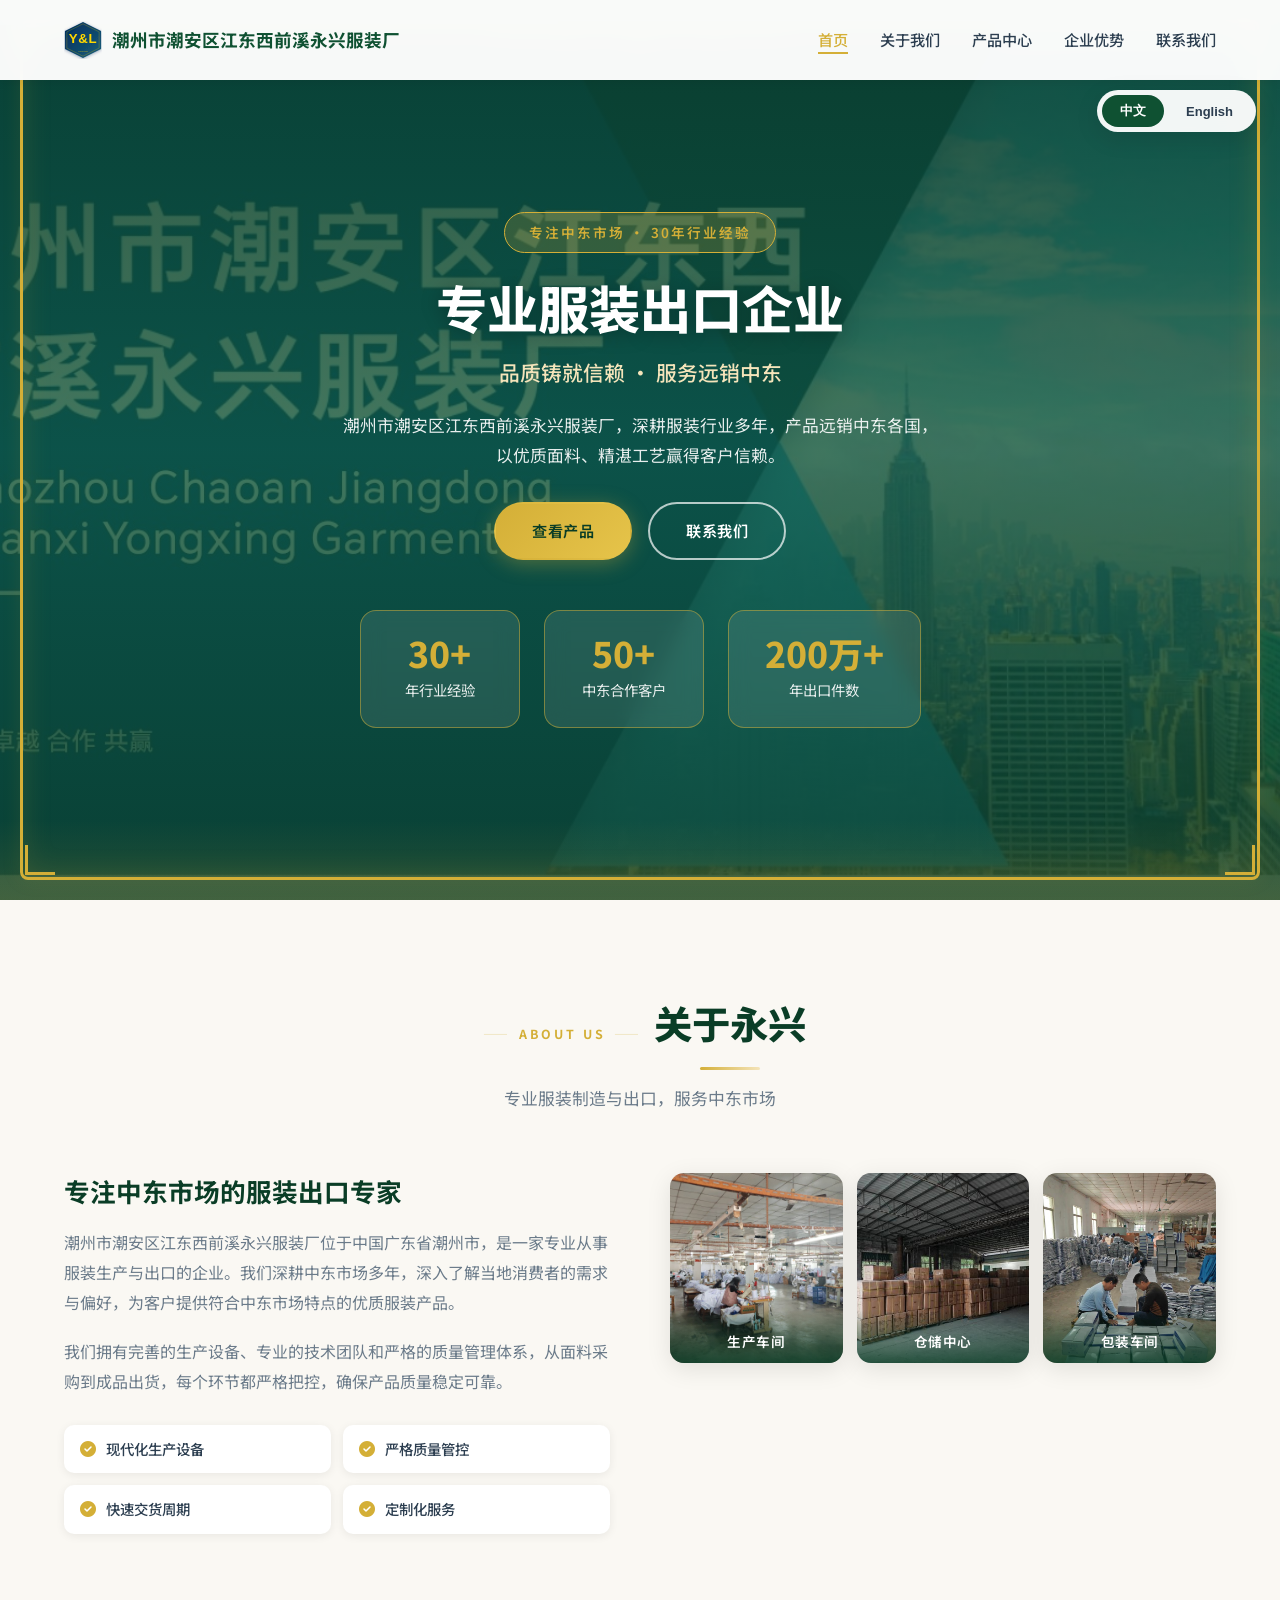
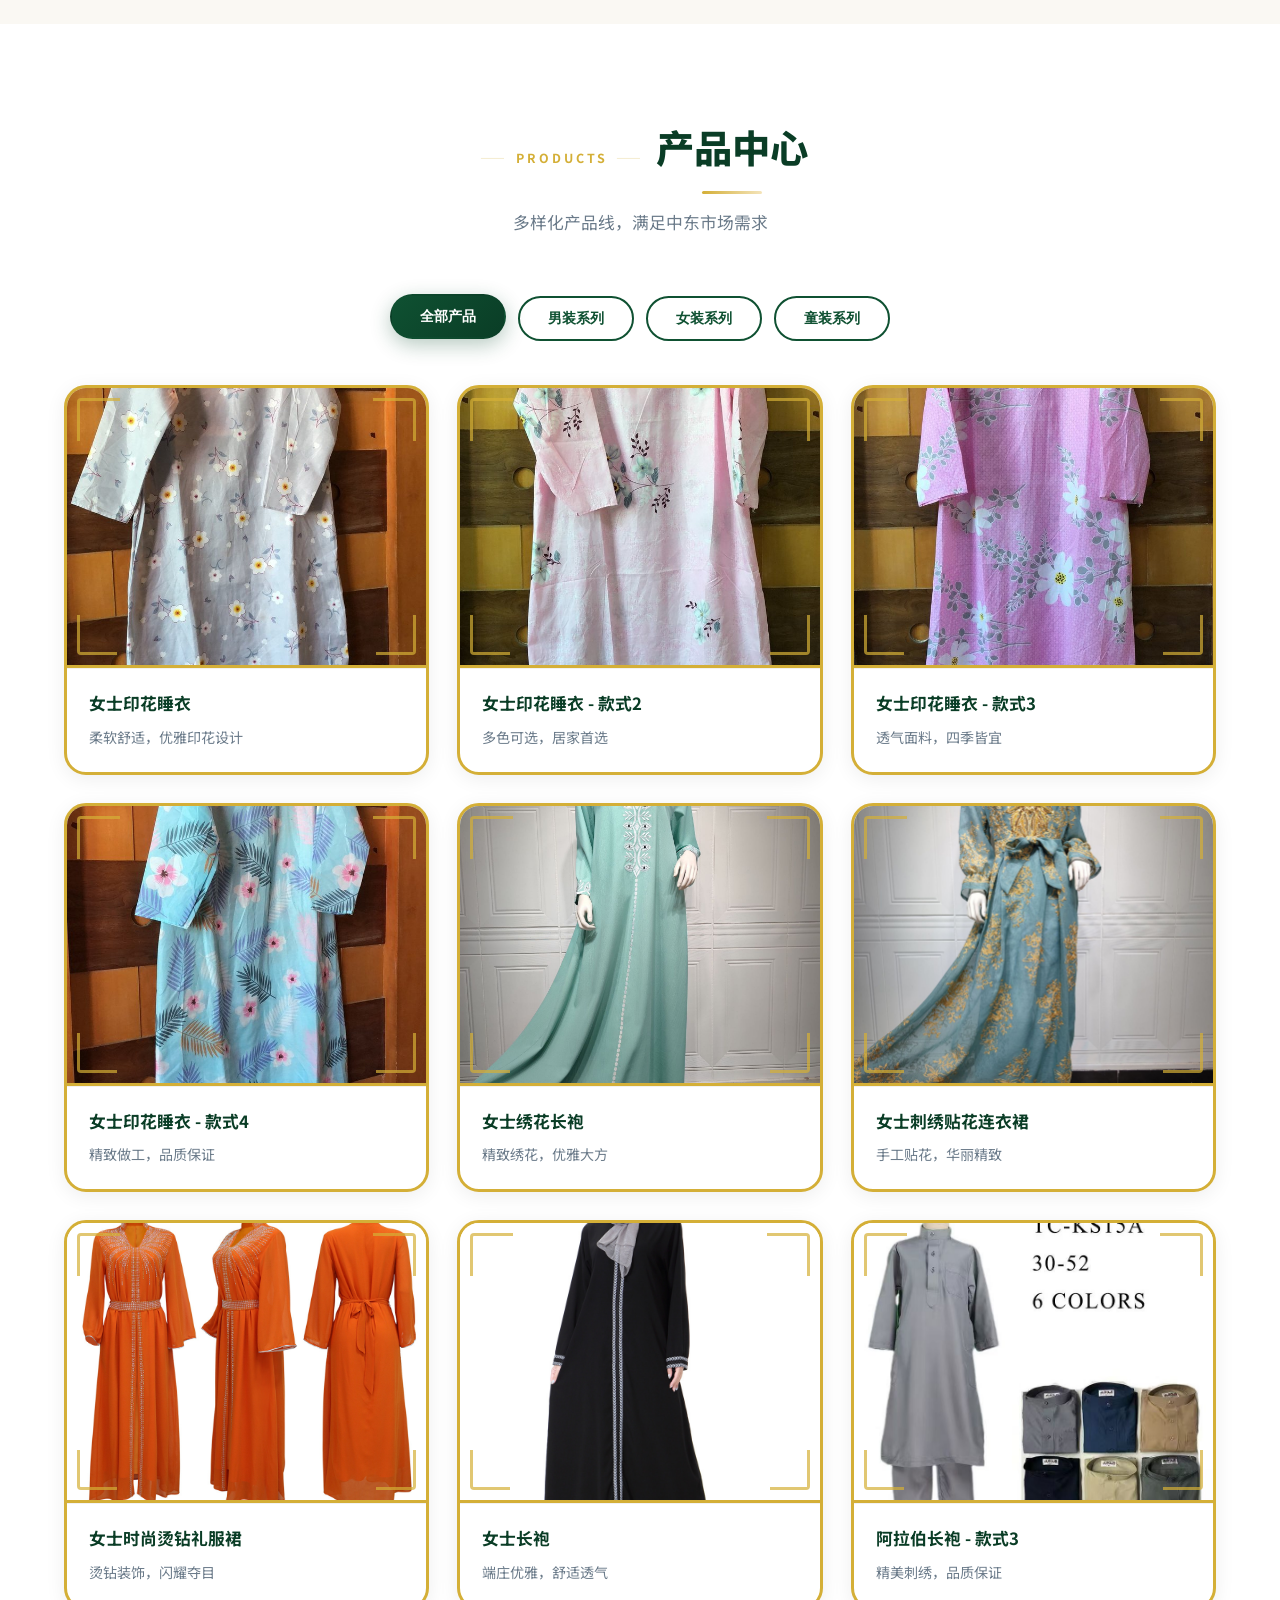
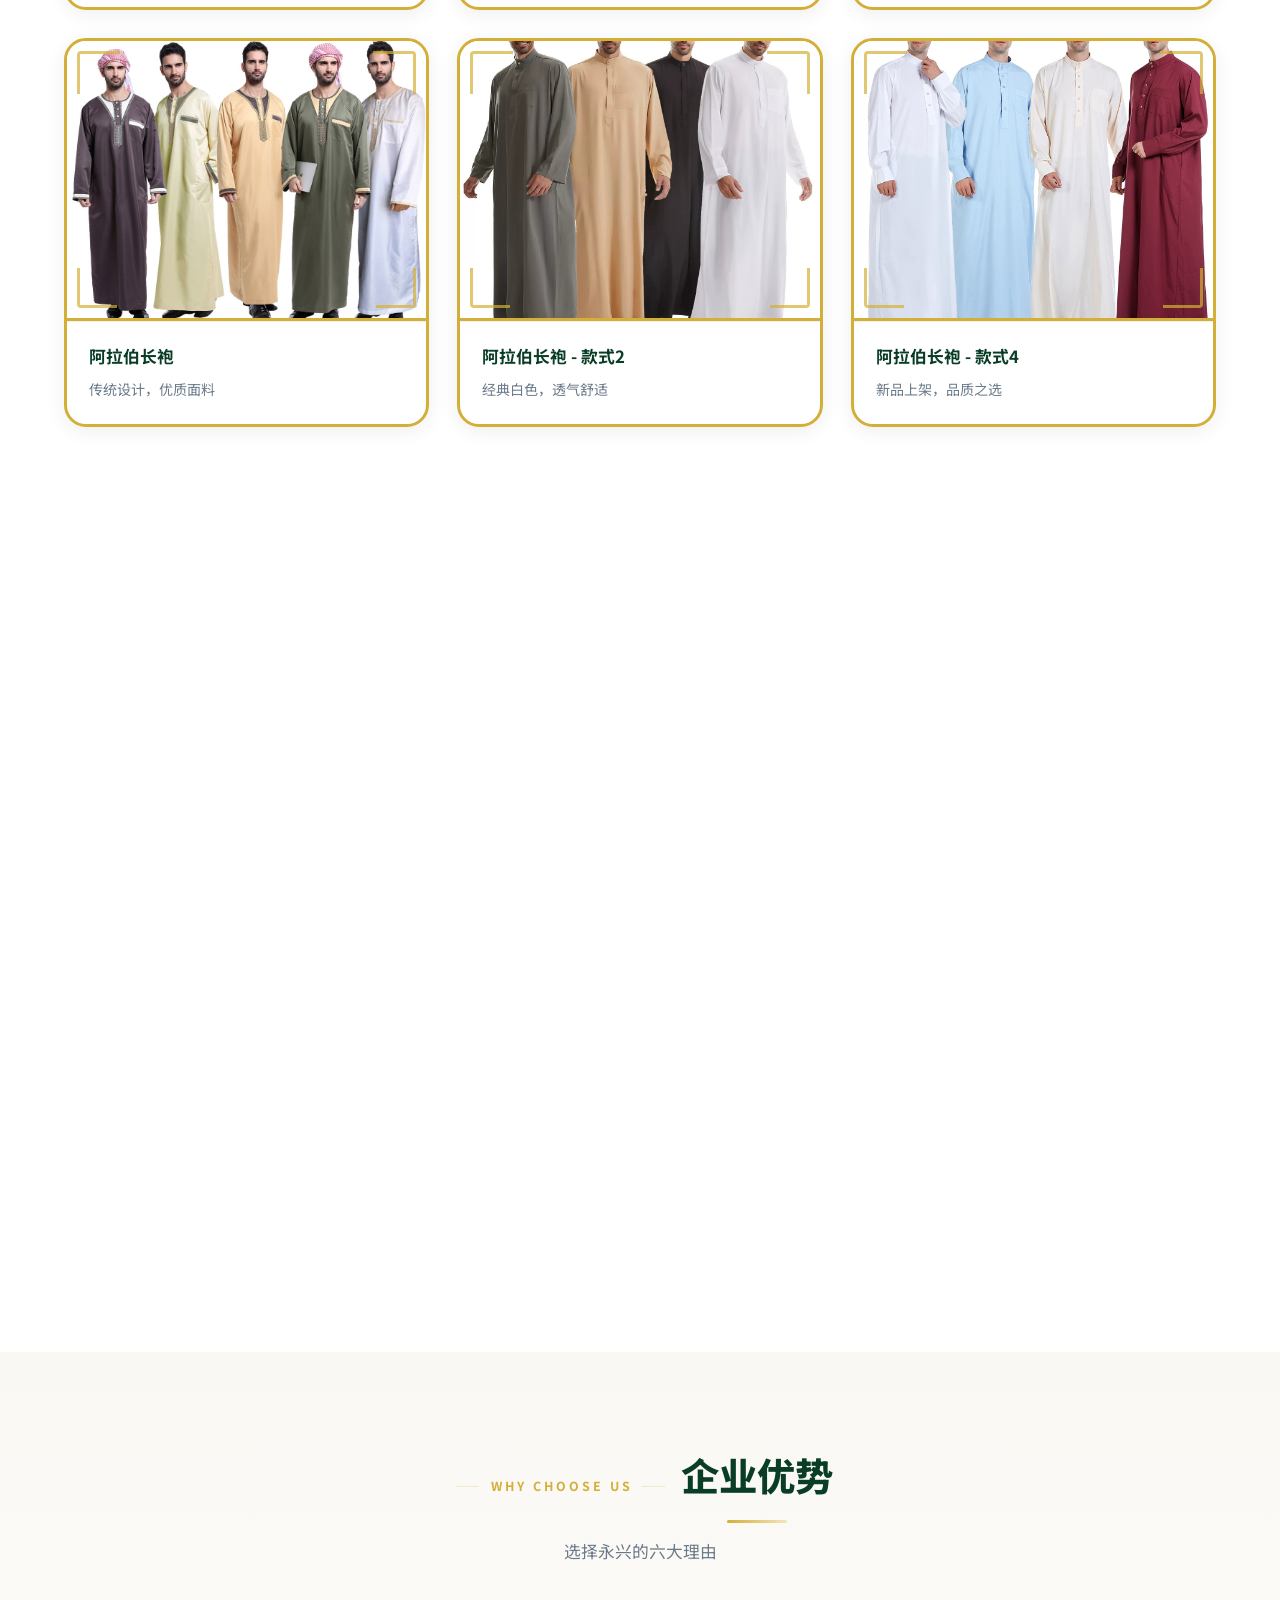
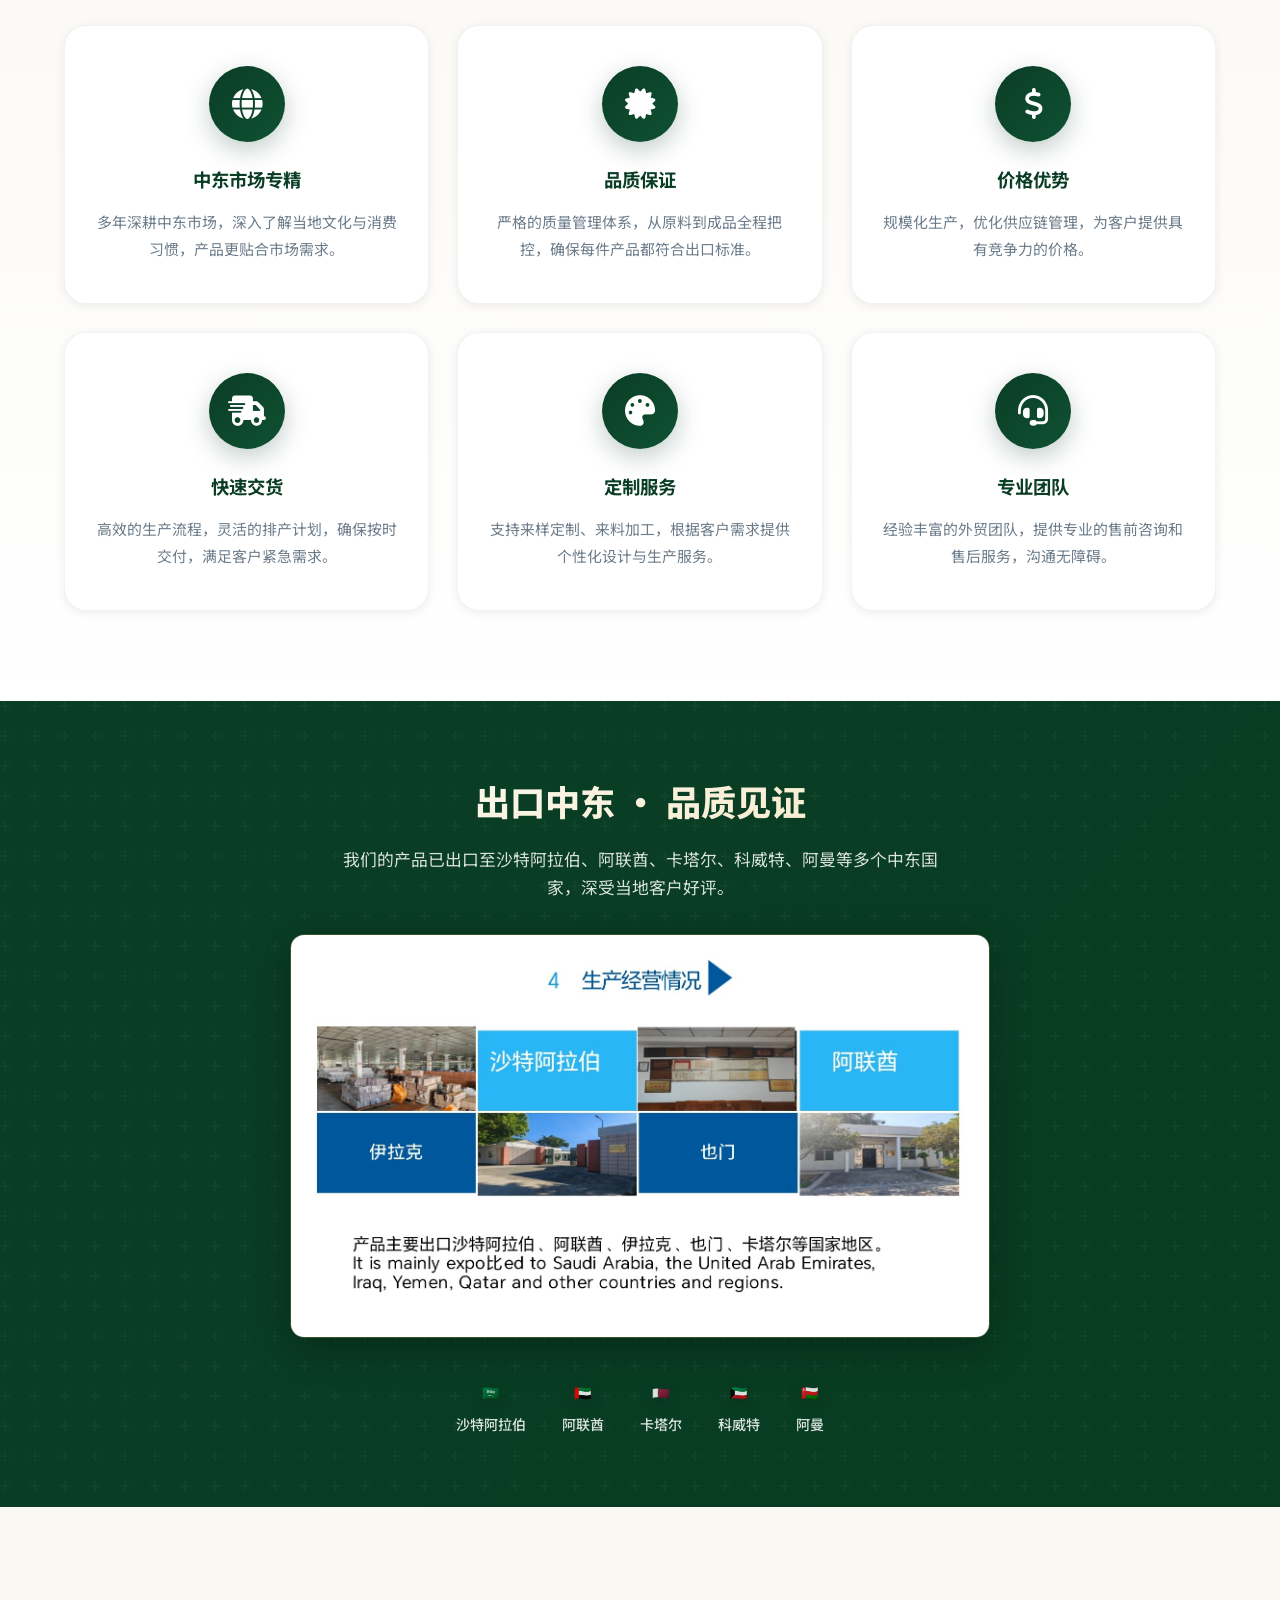
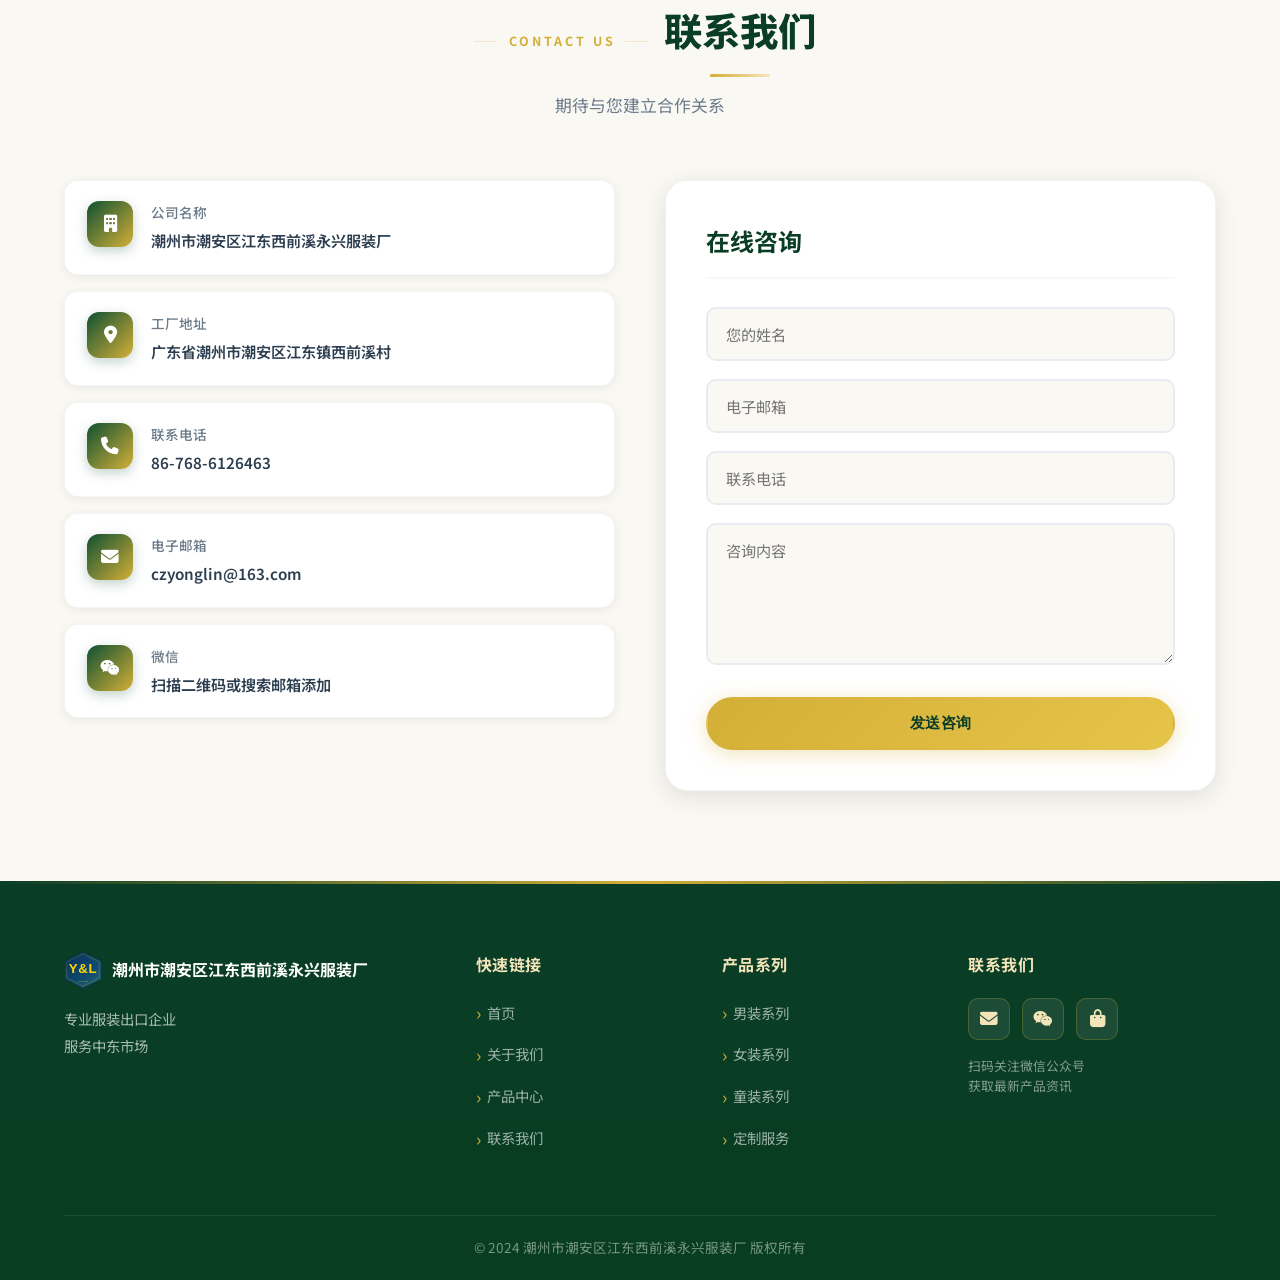
==== commit 9581230b: "移除阿拉伯短裤-款式3" ====
--- a/index.html
+++ b/index.html
@@ -321,19 +321,6 @@
                         <p data-i18n="prodEmbRobeDesc">精美绣花，尊贵典雅</p>
                     </div>
                 </div>
-                <!-- 阿拉伯短裤-款式3 -->
-                <div class="product-card" data-category="men">
-                    <div class="product-image">
-                        <img src="images/阿拉伯短裤 (3).jpg" alt="阿拉伯短裤-款式3" loading="lazy">
-                        <div class="product-overlay">
-                            <span data-i18n="viewDetails">查看详情</span>
-                        </div>
-                    </div>
-                    <div class="product-info">
-                        <h4 data-i18n="prodShorts3">阿拉伯短裤 - 款式3</h4>
-                        <p data-i18n="prodShorts3Desc">舒适面料，居家首选</p>
-                    </div>
-                </div>
                 <!-- 阿拉伯7分裤/长裤新品 -->
                 <div class="product-card" data-category="men">
                     <div class="product-image">
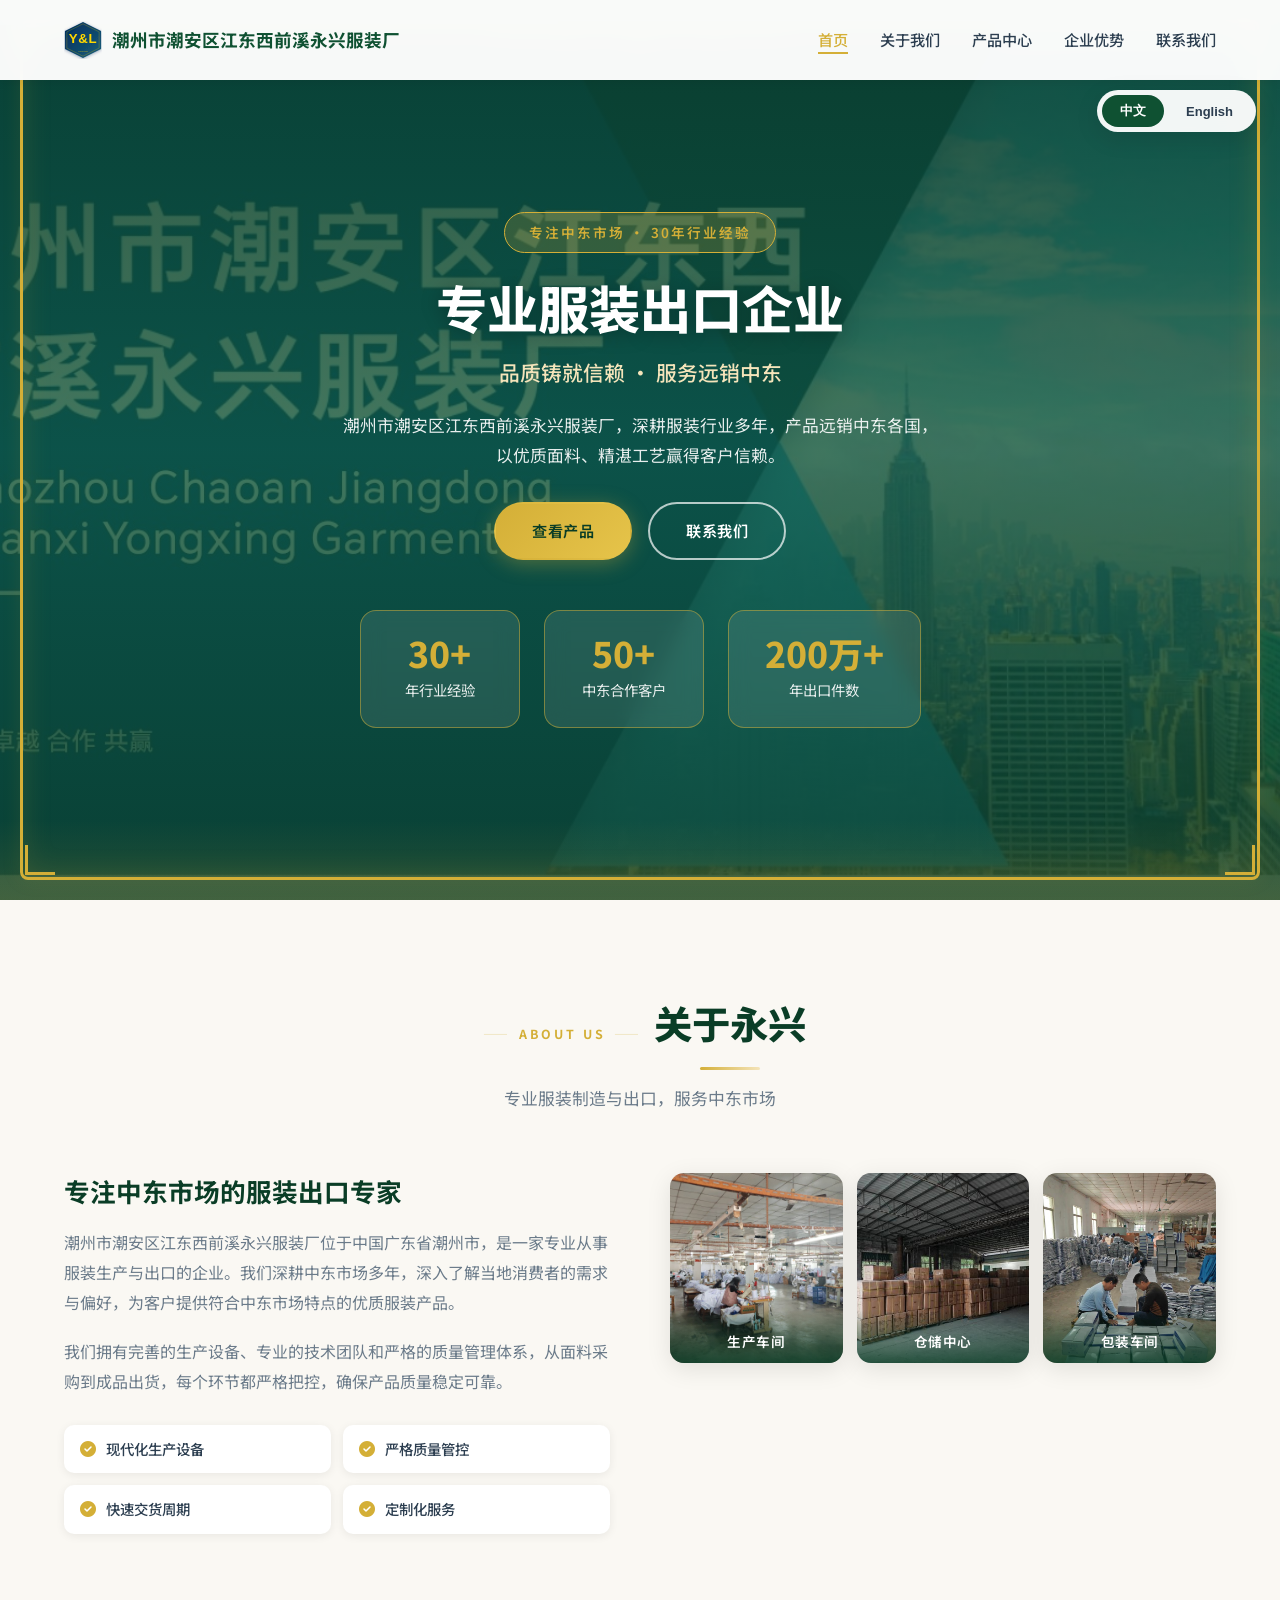
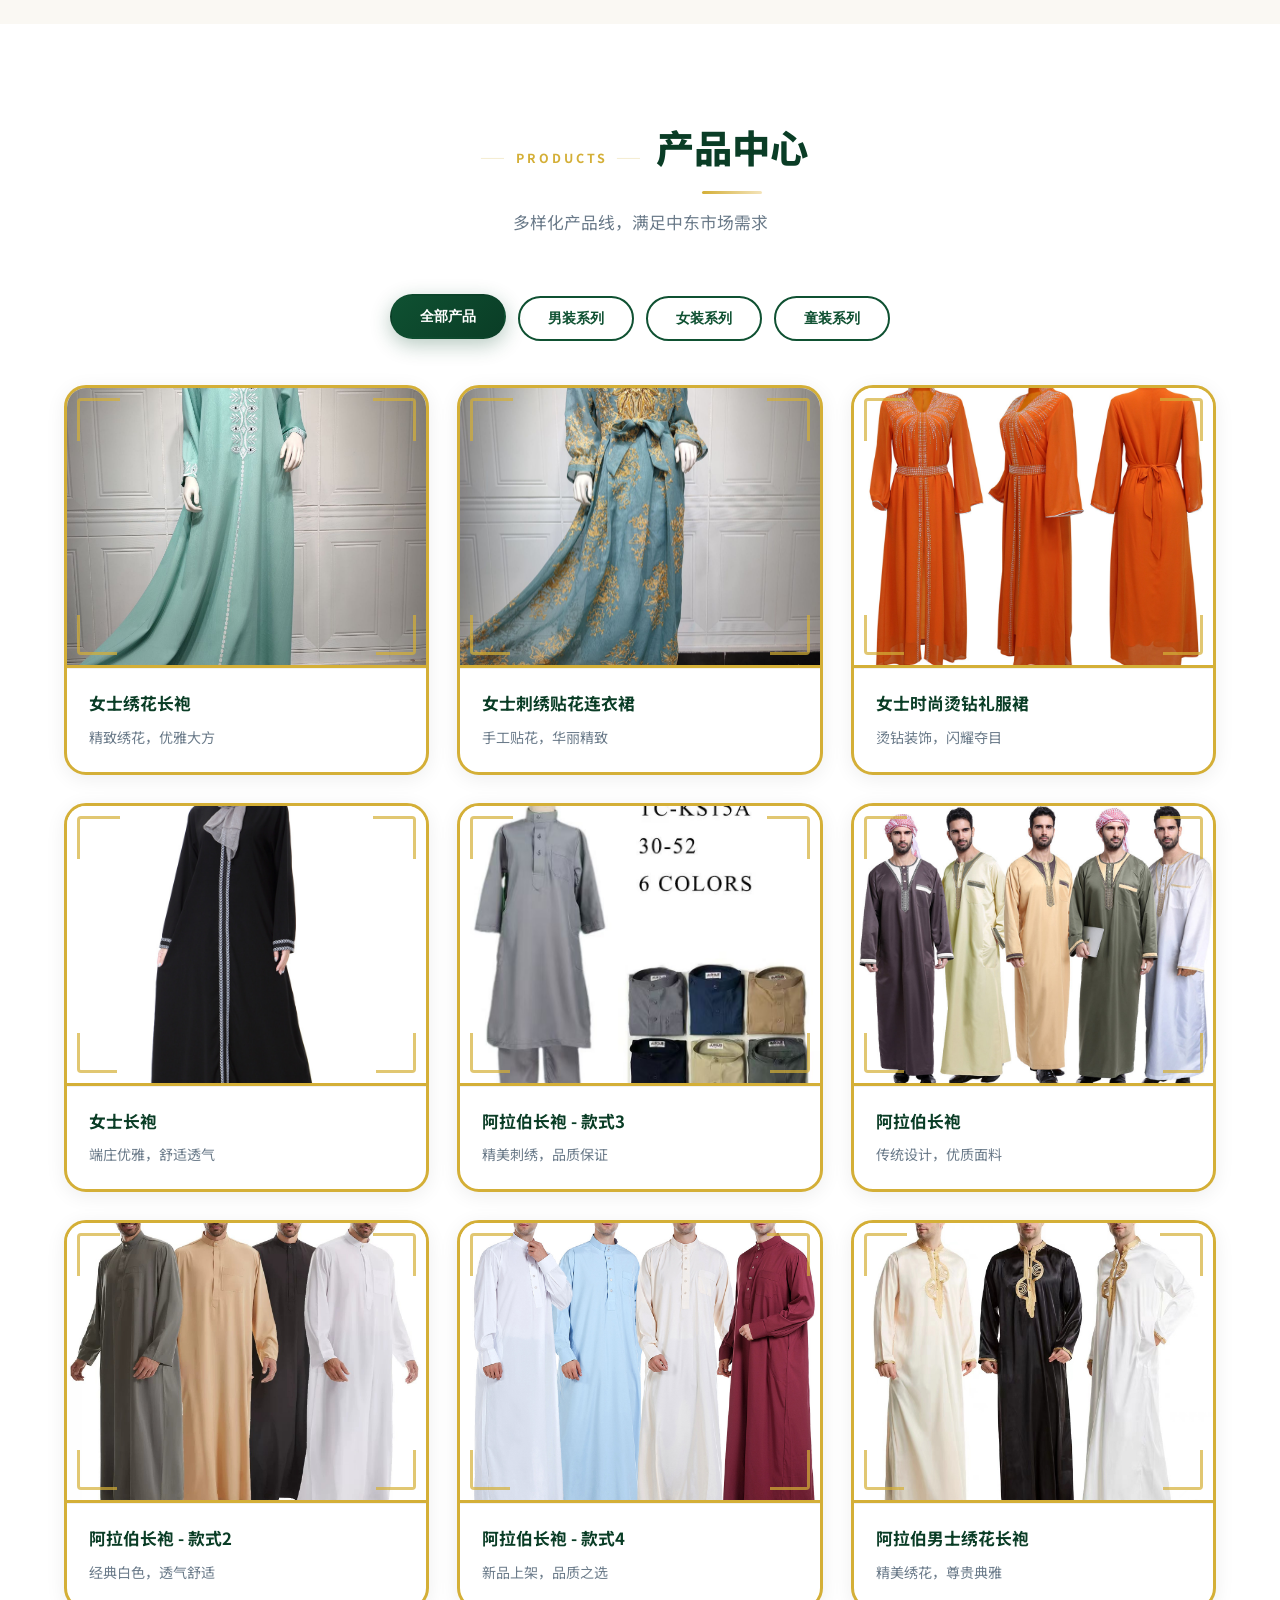
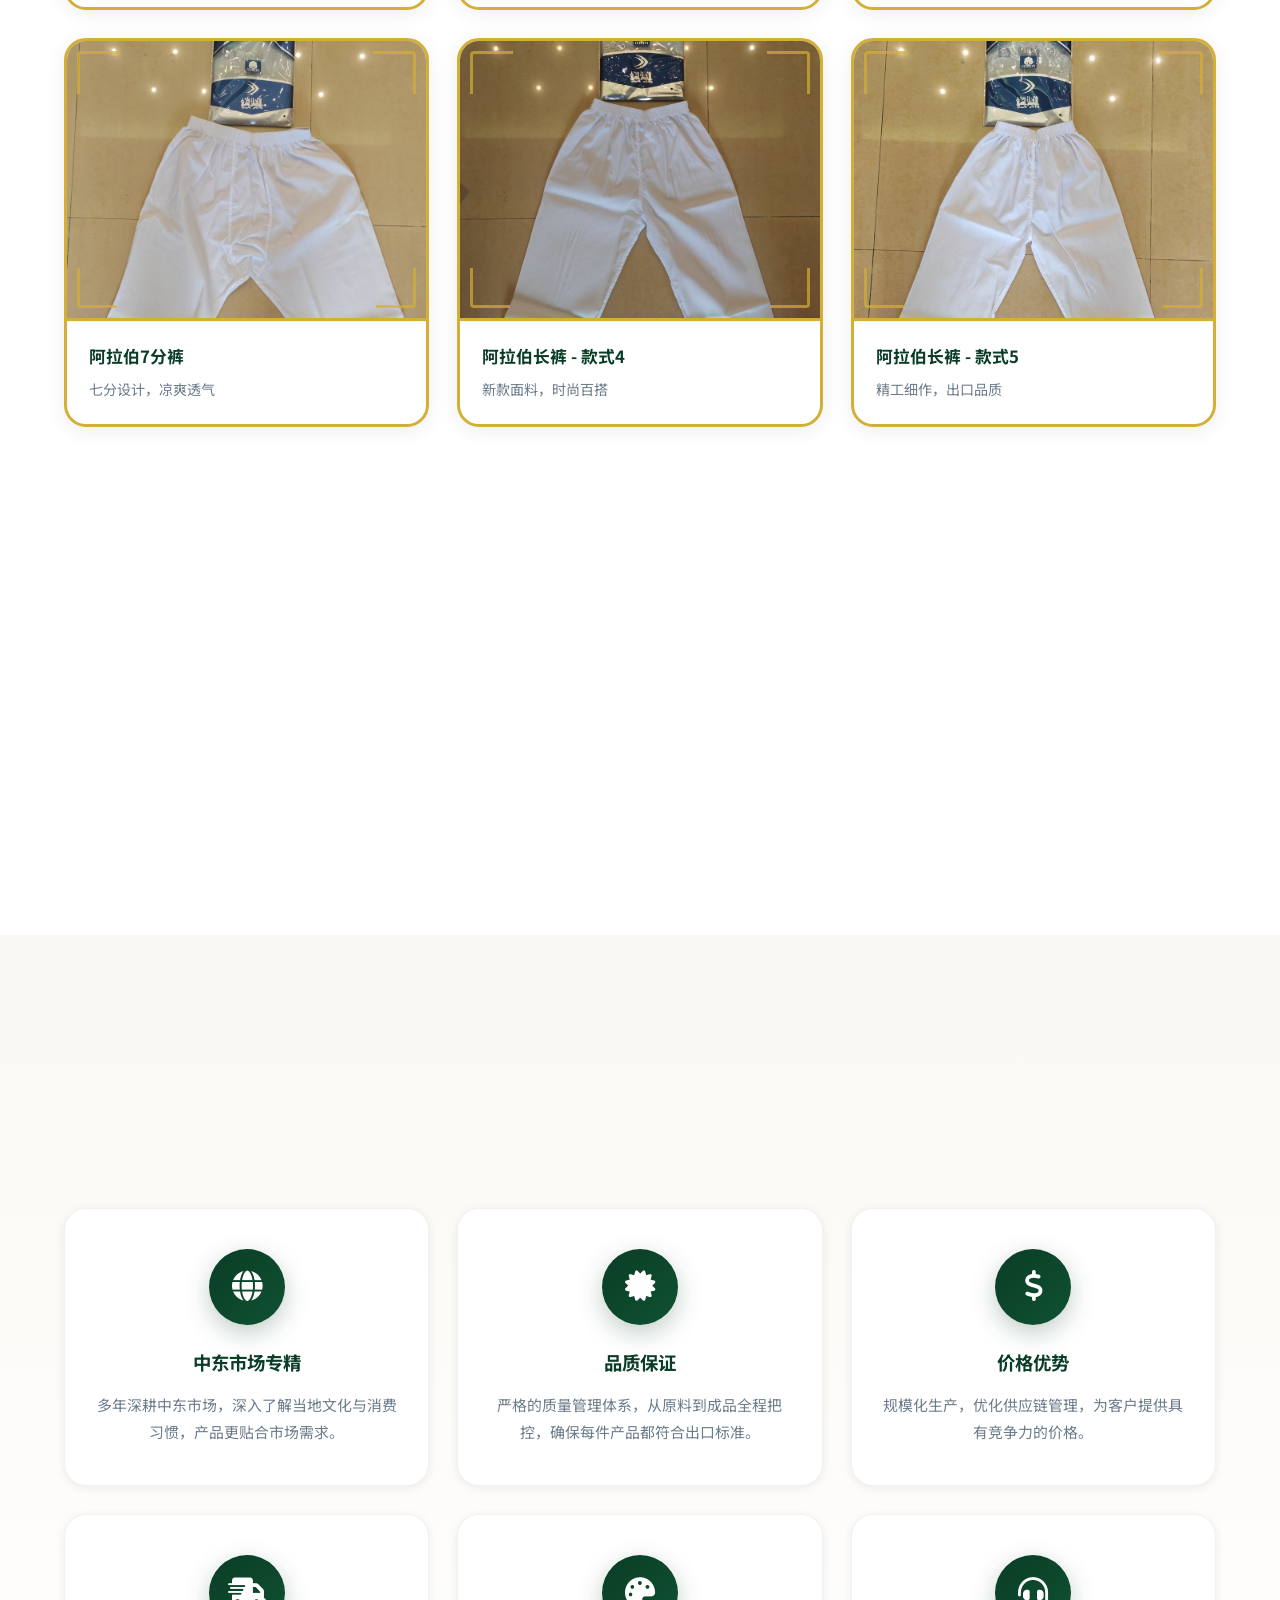
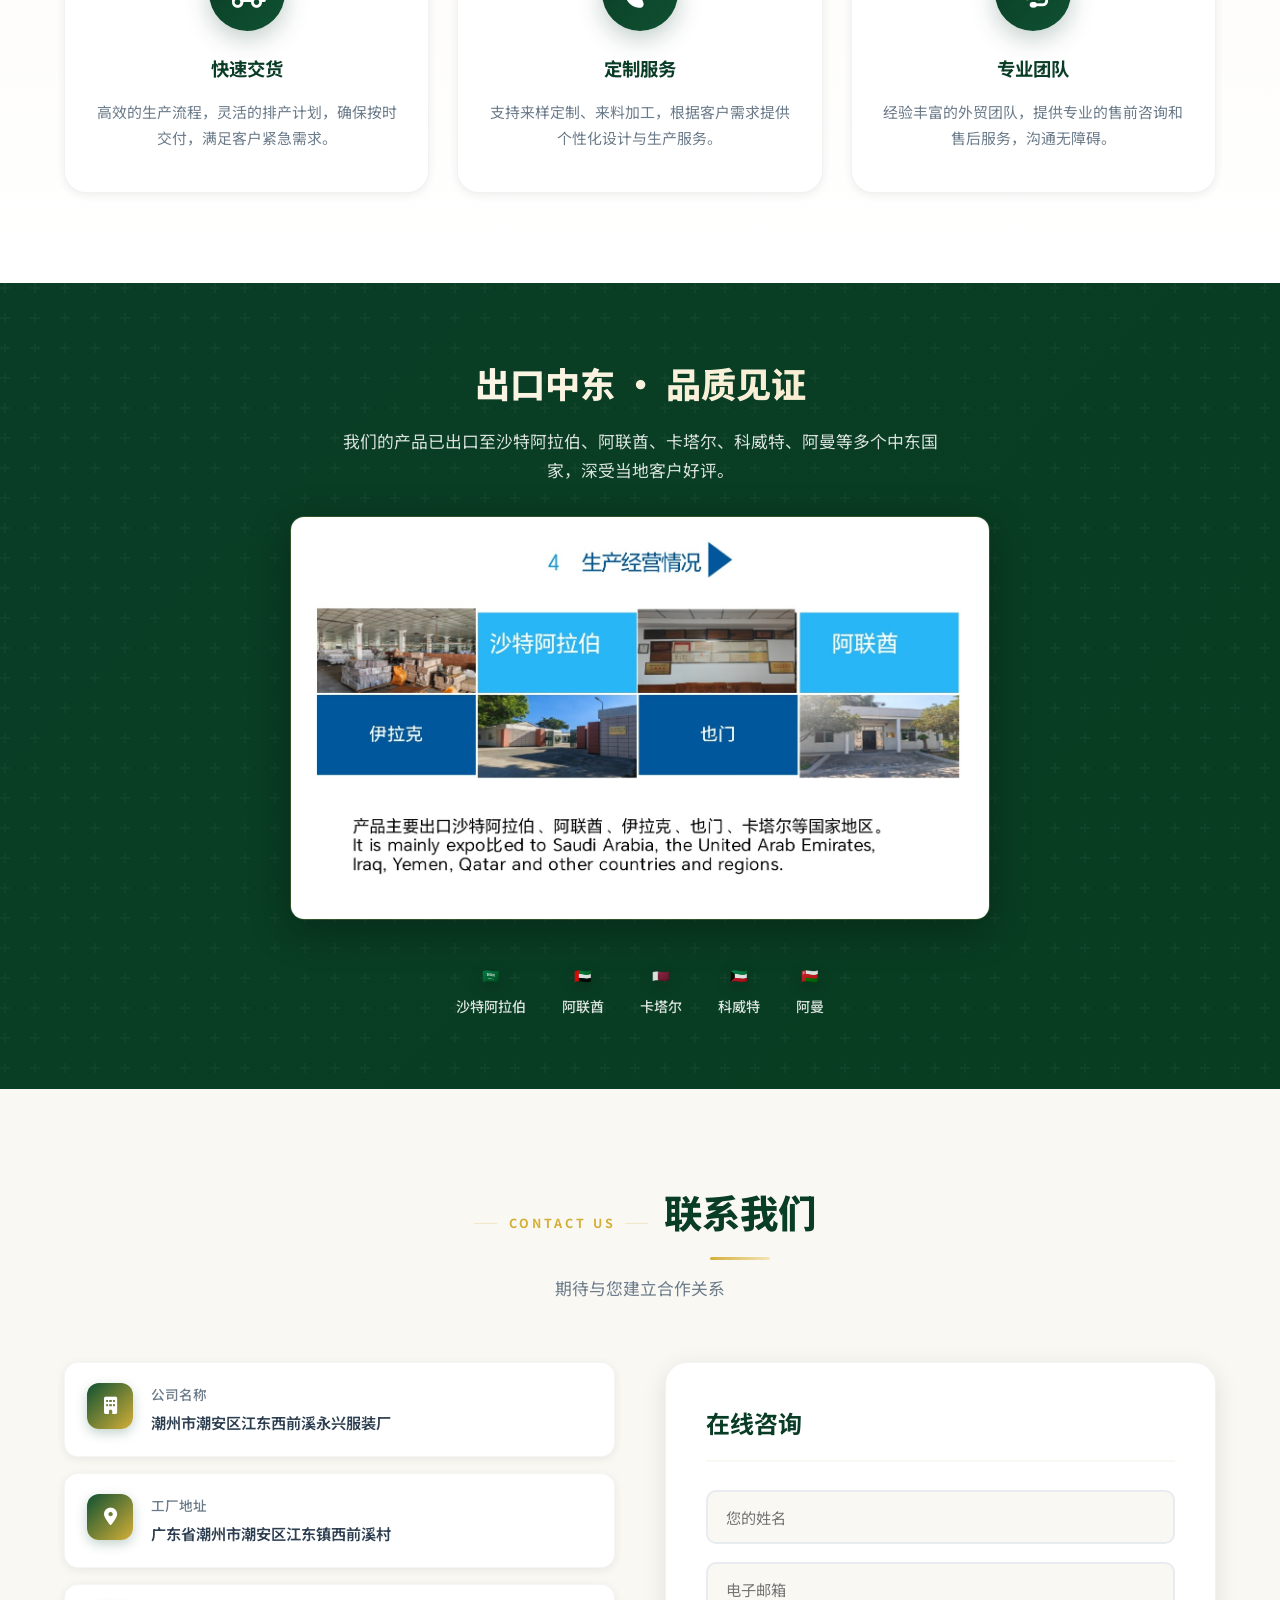
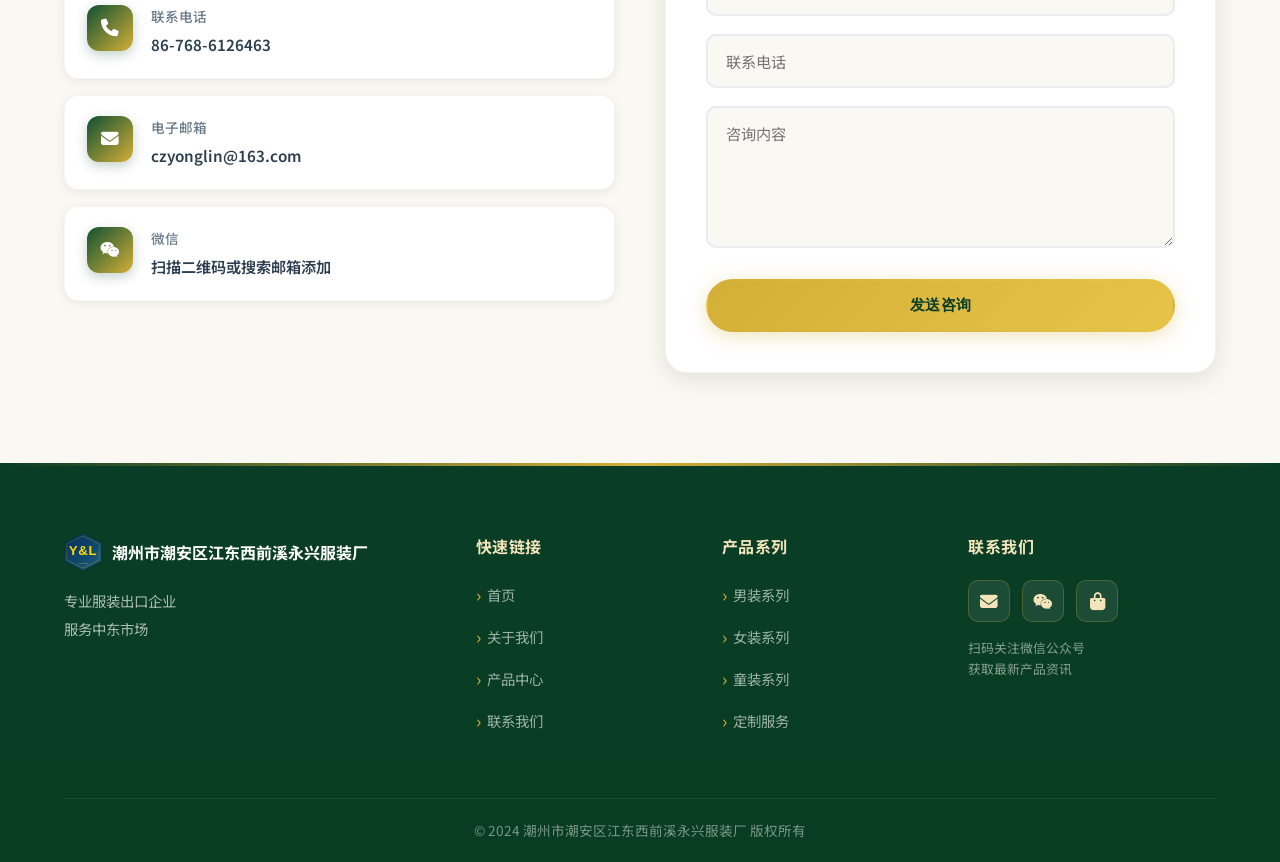
==== commit 96ea4be7: "移除女士印花睡衣4张图:款式1-4" ====
--- a/index.html
+++ b/index.html
@@ -162,55 +162,7 @@
                 <button class="category-btn" data-category="children" data-i18n="catChildren">童装系列</button>
             </div>
             <div class="products-grid">
-                <!-- 女士印花睡衣系列 -->
-                <div class="product-card" data-category="women">
-                    <div class="product-image">
-                        <img src="images/女士印花睡衣.jpg" alt="女士印花睡衣" loading="lazy">
-                        <div class="product-overlay">
-                            <span data-i18n="viewDetails">查看详情</span>
-                        </div>
-                    </div>
-                    <div class="product-info">
-                        <h4 data-i18n="prodWomenPajamas1">女士印花睡衣</h4>
-                        <p data-i18n="prodWomenPajamas1Desc">柔软舒适，优雅印花设计</p>
-                    </div>
-                </div>
-                <div class="product-card" data-category="women">
-                    <div class="product-image">
-                        <img src="images/女士印花睡衣 (2).jpg" alt="女士印花睡衣-款式2" loading="lazy">
-                        <div class="product-overlay">
-                            <span data-i18n="viewDetails">查看详情</span>
-                        </div>
-                    </div>
-                    <div class="product-info">
-                        <h4 data-i18n="prodWomenPajamas2">女士印花睡衣 - 款式2</h4>
-                        <p data-i18n="prodWomenPajamas2Desc">多色可选，居家首选</p>
-                    </div>
-                </div>
-                <div class="product-card" data-category="women">
-                    <div class="product-image">
-                        <img src="images/女士印花睡衣 (3).jpg" alt="女士印花睡衣-款式3" loading="lazy">
-                        <div class="product-overlay">
-                            <span data-i18n="viewDetails">查看详情</span>
-                        </div>
-                    </div>
-                    <div class="product-info">
-                        <h4 data-i18n="prodWomenPajamas3">女士印花睡衣 - 款式3</h4>
-                        <p data-i18n="prodWomenPajamas3Desc">透气面料，四季皆宜</p>
-                    </div>
-                </div>
-                <div class="product-card" data-category="women">
-                    <div class="product-image">
-                        <img src="images/女士印花睡衣 (4).jpg" alt="女士印花睡衣-款式4" loading="lazy">
-                        <div class="product-overlay">
-                            <span data-i18n="viewDetails">查看详情</span>
-                        </div>
-                    </div>
-                    <div class="product-info">
-                        <h4 data-i18n="prodWomenPajamas4">女士印花睡衣 - 款式4</h4>
-                        <p data-i18n="prodWomenPajamas4Desc">精致做工，品质保证</p>
-                    </div>
-                </div>                <!-- 女士新品系列 -->
+                <!-- 女士新品系列 -->
                 <div class="product-card" data-category="women">
                     <div class="product-image">
                         <img src="images/女士绣花长袍.jpg" alt="女士绣花长袍" loading="lazy">
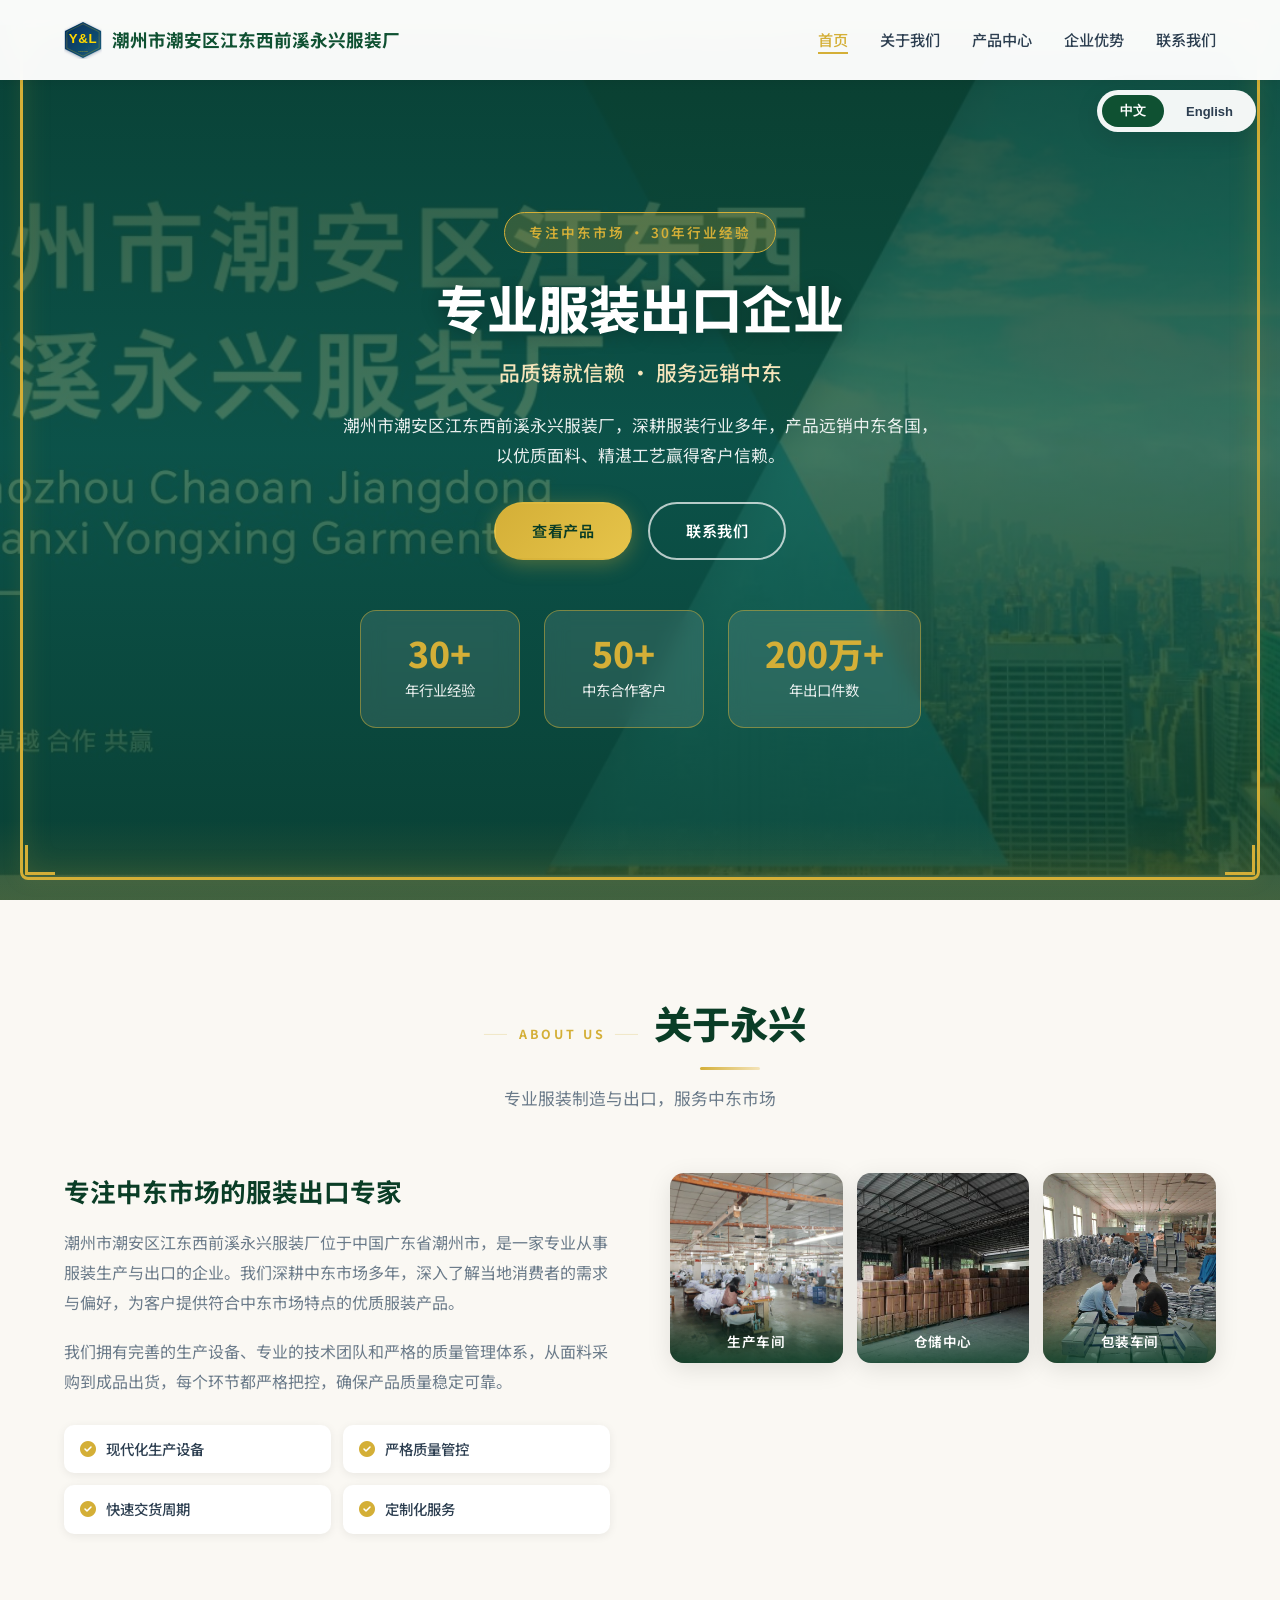
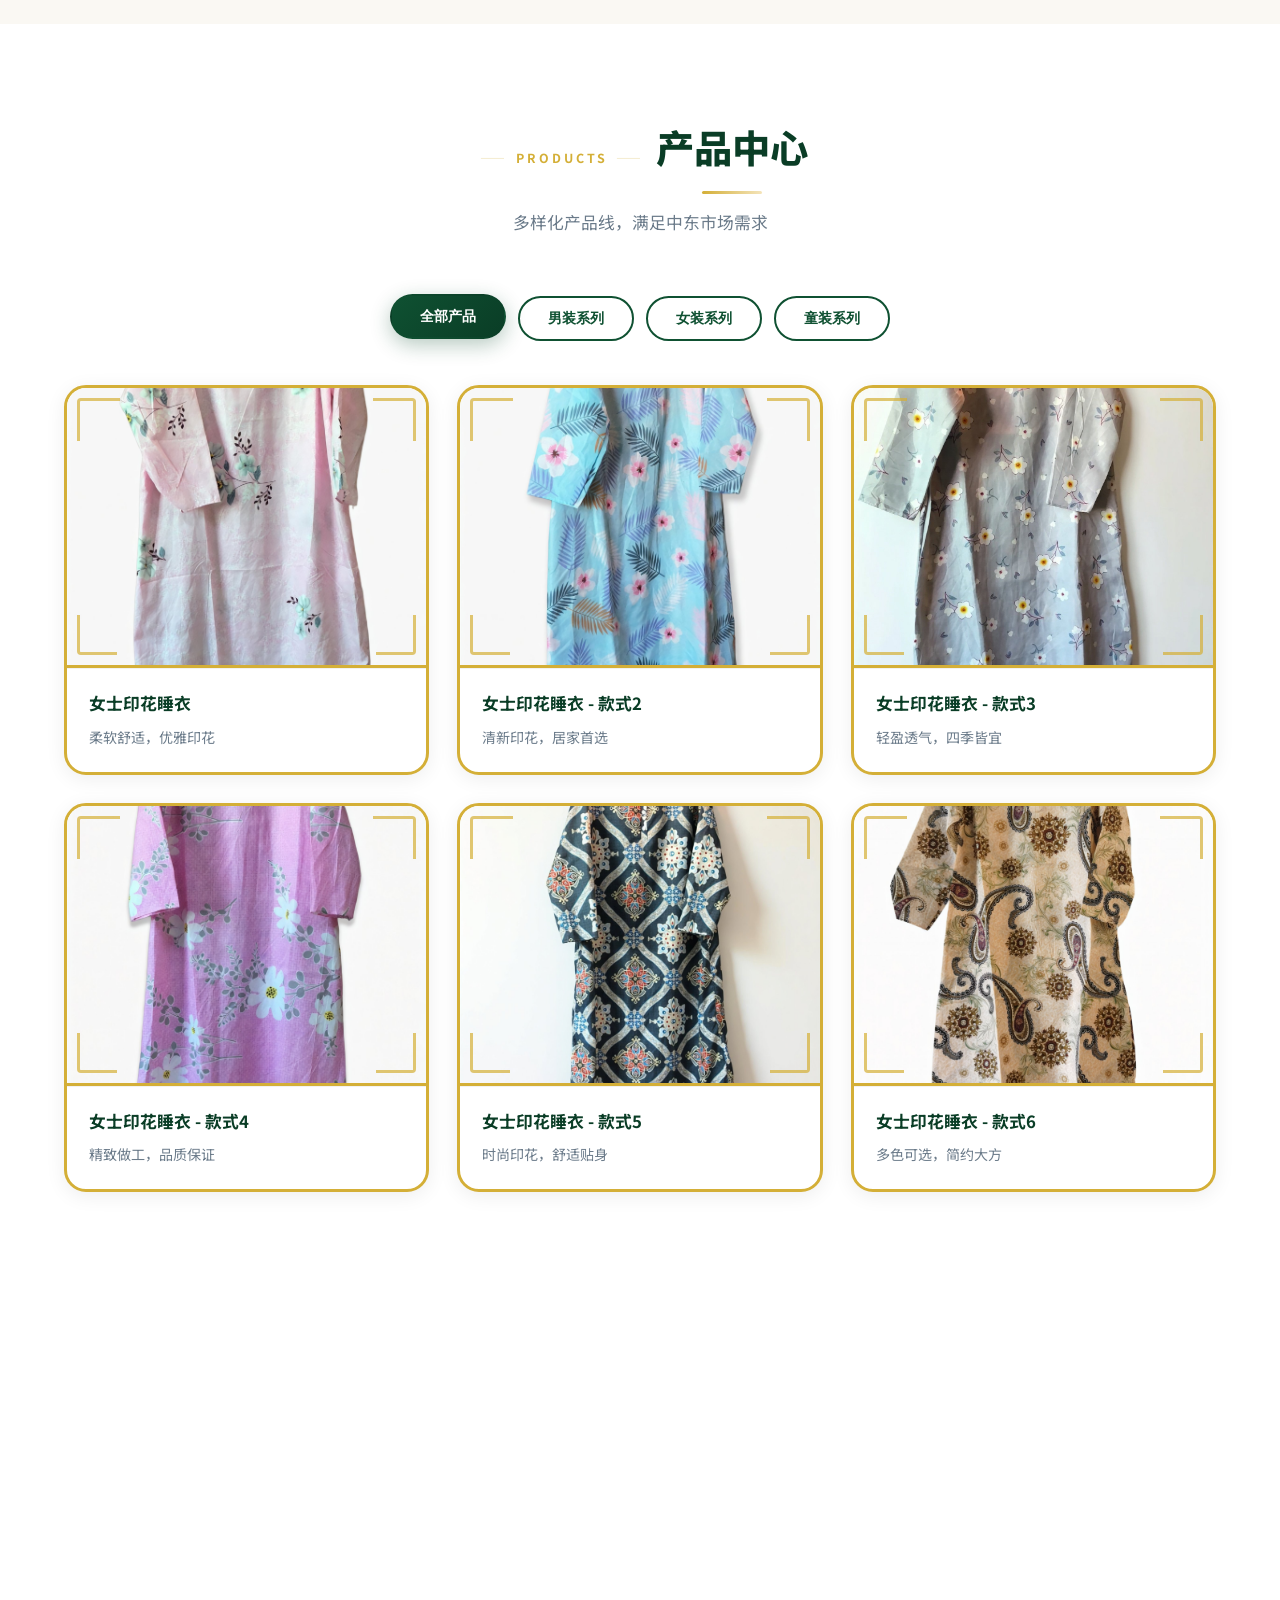
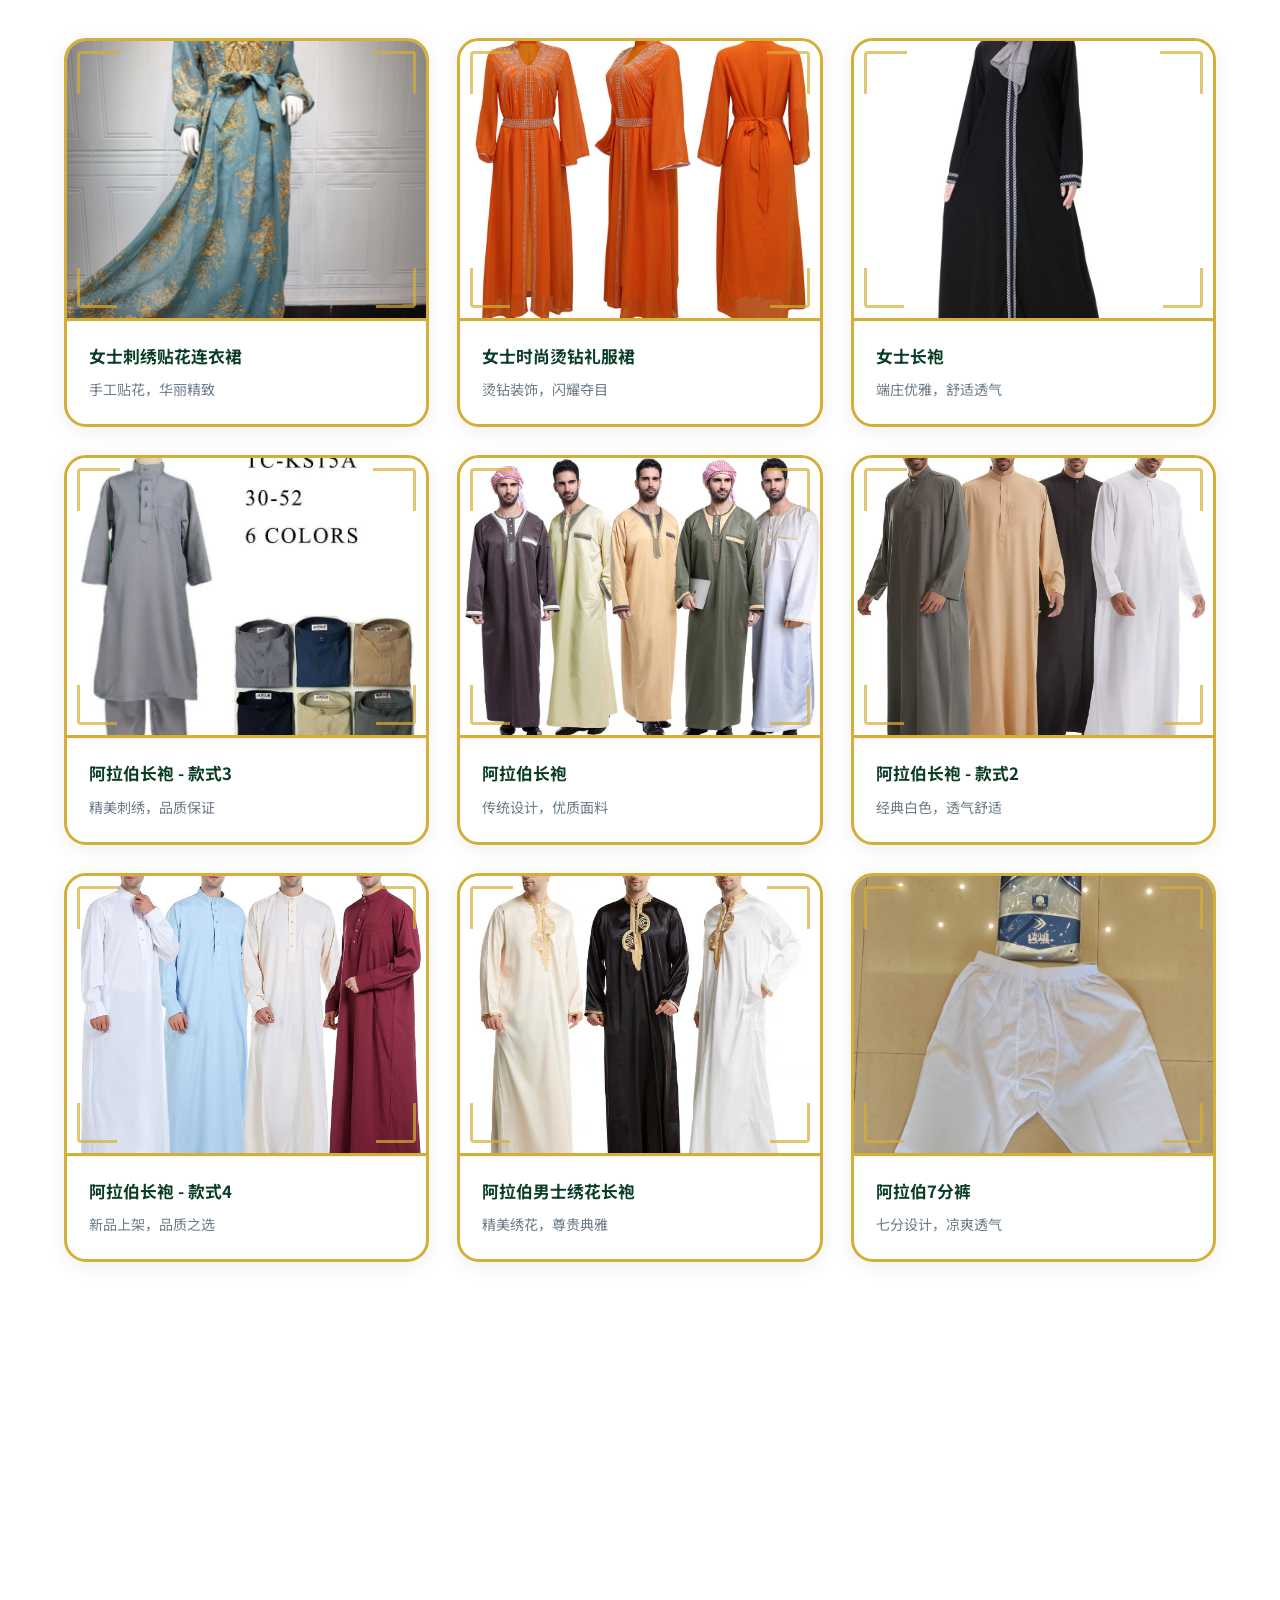
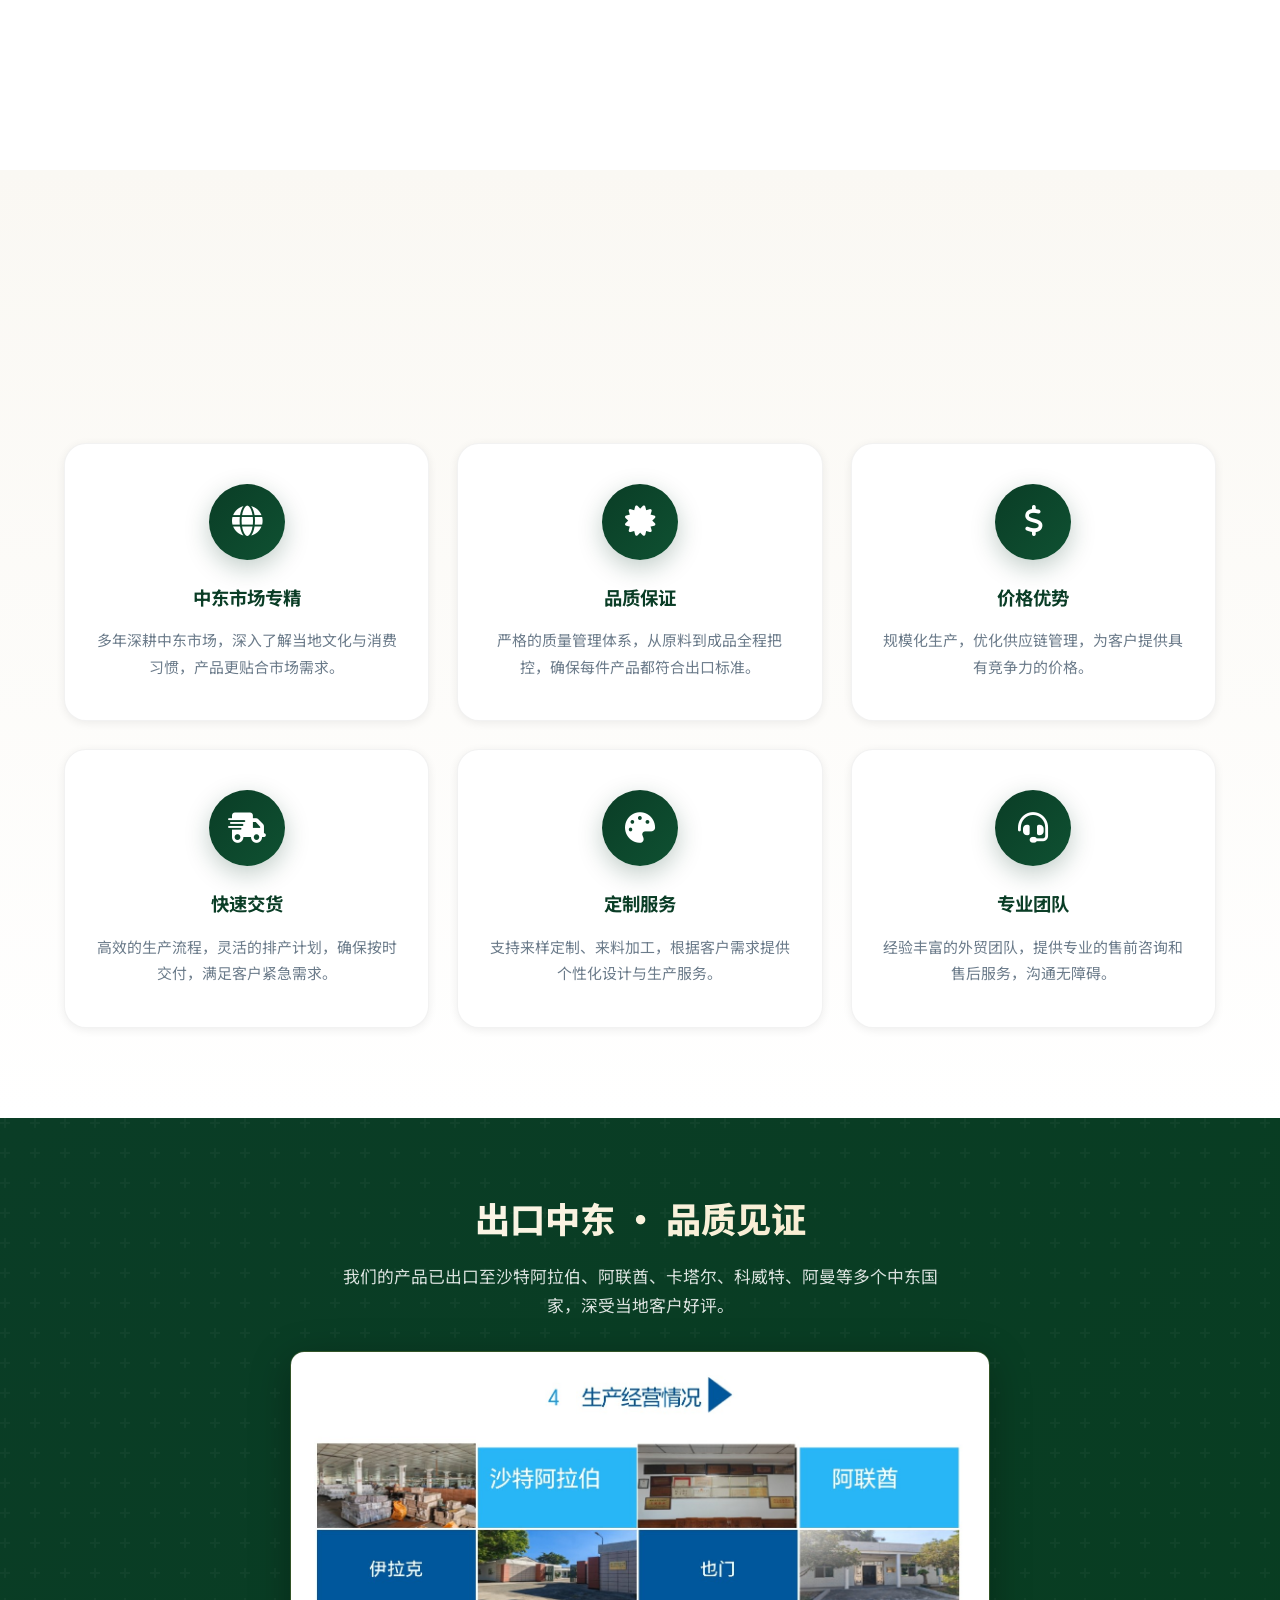
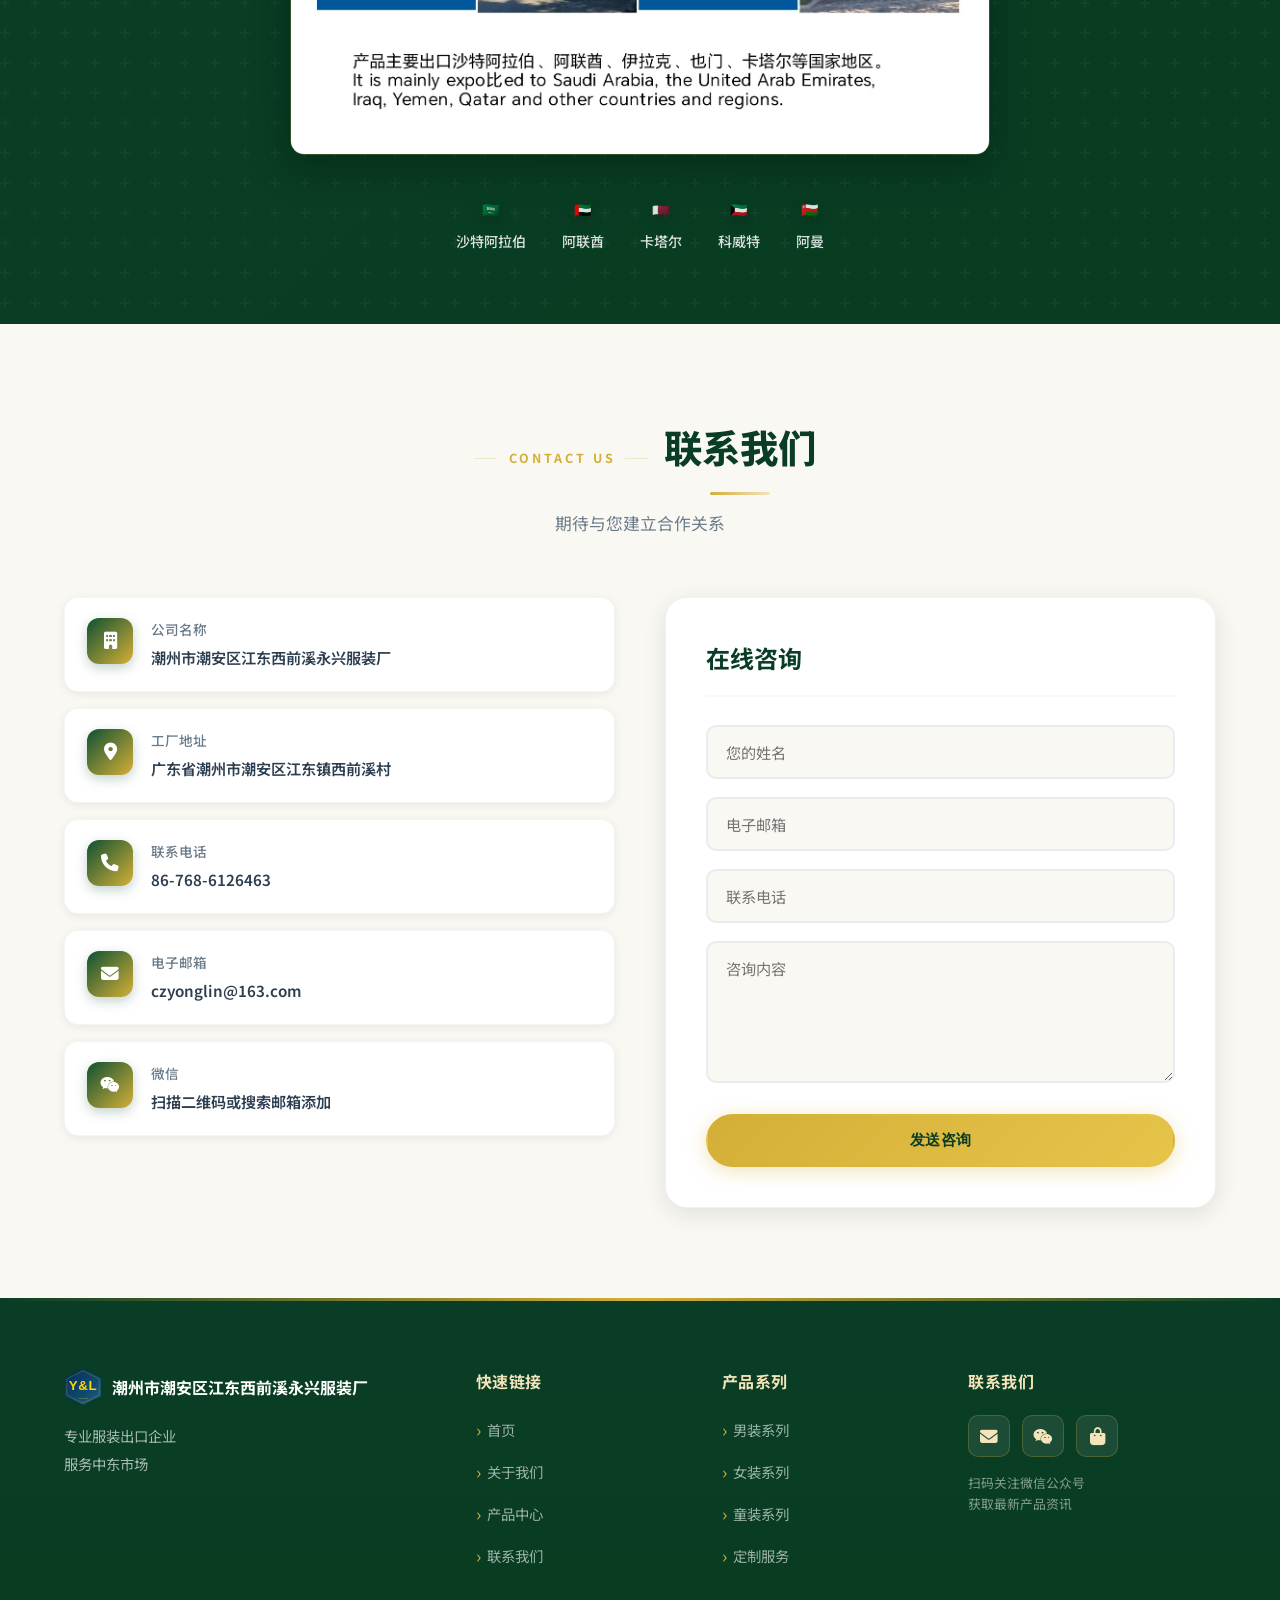
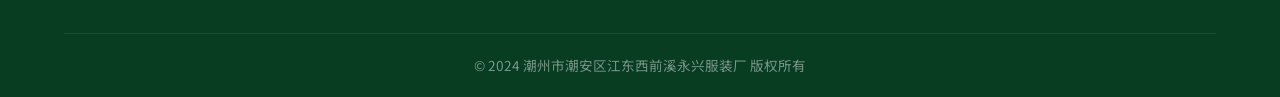
==== commit 1108f6be: "新增8款女士睡衣:印花睡衣6款+绣花睡衣2款" ====
--- a/index.html
+++ b/index.html
@@ -162,6 +162,105 @@
                 <button class="category-btn" data-category="children" data-i18n="catChildren">童装系列</button>
             </div>
             <div class="products-grid">
+                <!-- 女士印花睡衣系列 -->
+                <div class="product-card" data-category="women">
+                    <div class="product-image">
+                        <img src="images/女士印花睡衣.jpg" alt="女士印花睡衣" loading="lazy">
+                        <div class="product-overlay">
+                            <span data-i18n="viewDetails">查看详情</span>
+                        </div>
+                    </div>
+                    <div class="product-info">
+                        <h4 data-i18n="prodPajamas1">女士印花睡衣</h4>
+                        <p data-i18n="prodPajamas1Desc">柔软舒适，优雅印花</p>
+                    </div>
+                </div>
+                <div class="product-card" data-category="women">
+                    <div class="product-image">
+                        <img src="images/女士印花睡衣2.jpg" alt="女士印花睡衣-款式2" loading="lazy">
+                        <div class="product-overlay">
+                            <span data-i18n="viewDetails">查看详情</span>
+                        </div>
+                    </div>
+                    <div class="product-info">
+                        <h4 data-i18n="prodPajamas2">女士印花睡衣 - 款式2</h4>
+                        <p data-i18n="prodPajamas2Desc">清新印花，居家首选</p>
+                    </div>
+                </div>
+                <div class="product-card" data-category="women">
+                    <div class="product-image">
+                        <img src="images/女士印花睡衣3.jpg" alt="女士印花睡衣-款式3" loading="lazy">
+                        <div class="product-overlay">
+                            <span data-i18n="viewDetails">查看详情</span>
+                        </div>
+                    </div>
+                    <div class="product-info">
+                        <h4 data-i18n="prodPajamas3">女士印花睡衣 - 款式3</h4>
+                        <p data-i18n="prodPajamas3Desc">轻盈透气，四季皆宜</p>
+                    </div>
+                </div>
+                <div class="product-card" data-category="women">
+                    <div class="product-image">
+                        <img src="images/女士印花睡衣4.jpg" alt="女士印花睡衣-款式4" loading="lazy">
+                        <div class="product-overlay">
+                            <span data-i18n="viewDetails">查看详情</span>
+                        </div>
+                    </div>
+                    <div class="product-info">
+                        <h4 data-i18n="prodPajamas4">女士印花睡衣 - 款式4</h4>
+                        <p data-i18n="prodPajamas4Desc">精致做工，品质保证</p>
+                    </div>
+                </div>
+                <div class="product-card" data-category="women">
+                    <div class="product-image">
+                        <img src="images/女士印花睡衣5.jpg" alt="女士印花睡衣-款式5" loading="lazy">
+                        <div class="product-overlay">
+                            <span data-i18n="viewDetails">查看详情</span>
+                        </div>
+                    </div>
+                    <div class="product-info">
+                        <h4 data-i18n="prodPajamas5">女士印花睡衣 - 款式5</h4>
+                        <p data-i18n="prodPajamas5Desc">时尚印花，舒适贴身</p>
+                    </div>
+                </div>
+                <div class="product-card" data-category="women">
+                    <div class="product-image">
+                        <img src="images/女士印花睡衣6.jpg" alt="女士印花睡衣-款式6" loading="lazy">
+                        <div class="product-overlay">
+                            <span data-i18n="viewDetails">查看详情</span>
+                        </div>
+                    </div>
+                    <div class="product-info">
+                        <h4 data-i18n="prodPajamas6">女士印花睡衣 - 款式6</h4>
+                        <p data-i18n="prodPajamas6Desc">多色可选，简约大方</p>
+                    </div>
+                </div>
+                <!-- 女士绣花睡衣系列 -->
+                <div class="product-card" data-category="women">
+                    <div class="product-image">
+                        <img src="images/女士绣花睡衣.jpg" alt="女士绣花睡衣" loading="lazy">
+                        <div class="product-overlay">
+                            <span data-i18n="viewDetails">查看详情</span>
+                        </div>
+                    </div>
+                    <div class="product-info">
+                        <h4 data-i18n="prodEmbPajamas1">女士绣花睡衣</h4>
+                        <p data-i18n="prodEmbPajamas1Desc">精美绣花，优雅大方</p>
+                    </div>
+                </div>
+                <div class="product-card" data-category="women">
+                    <div class="product-image">
+                        <img src="images/女士绣花睡衣2.jpg" alt="女士绣花睡衣-款式2" loading="lazy">
+                        <div class="product-overlay">
+                            <span data-i18n="viewDetails">查看详情</span>
+                        </div>
+                    </div>
+                    <div class="product-info">
+                        <h4 data-i18n="prodEmbPajamas2">女士绣花睡衣 - 款式2</h4>
+                        <p data-i18n="prodEmbPajamas2Desc">手工绣花，尊贵典雅</p>
+                    </div>
+                </div>
+
                 <!-- 女士新品系列 -->
                 <div class="product-card" data-category="women">
                     <div class="product-image">
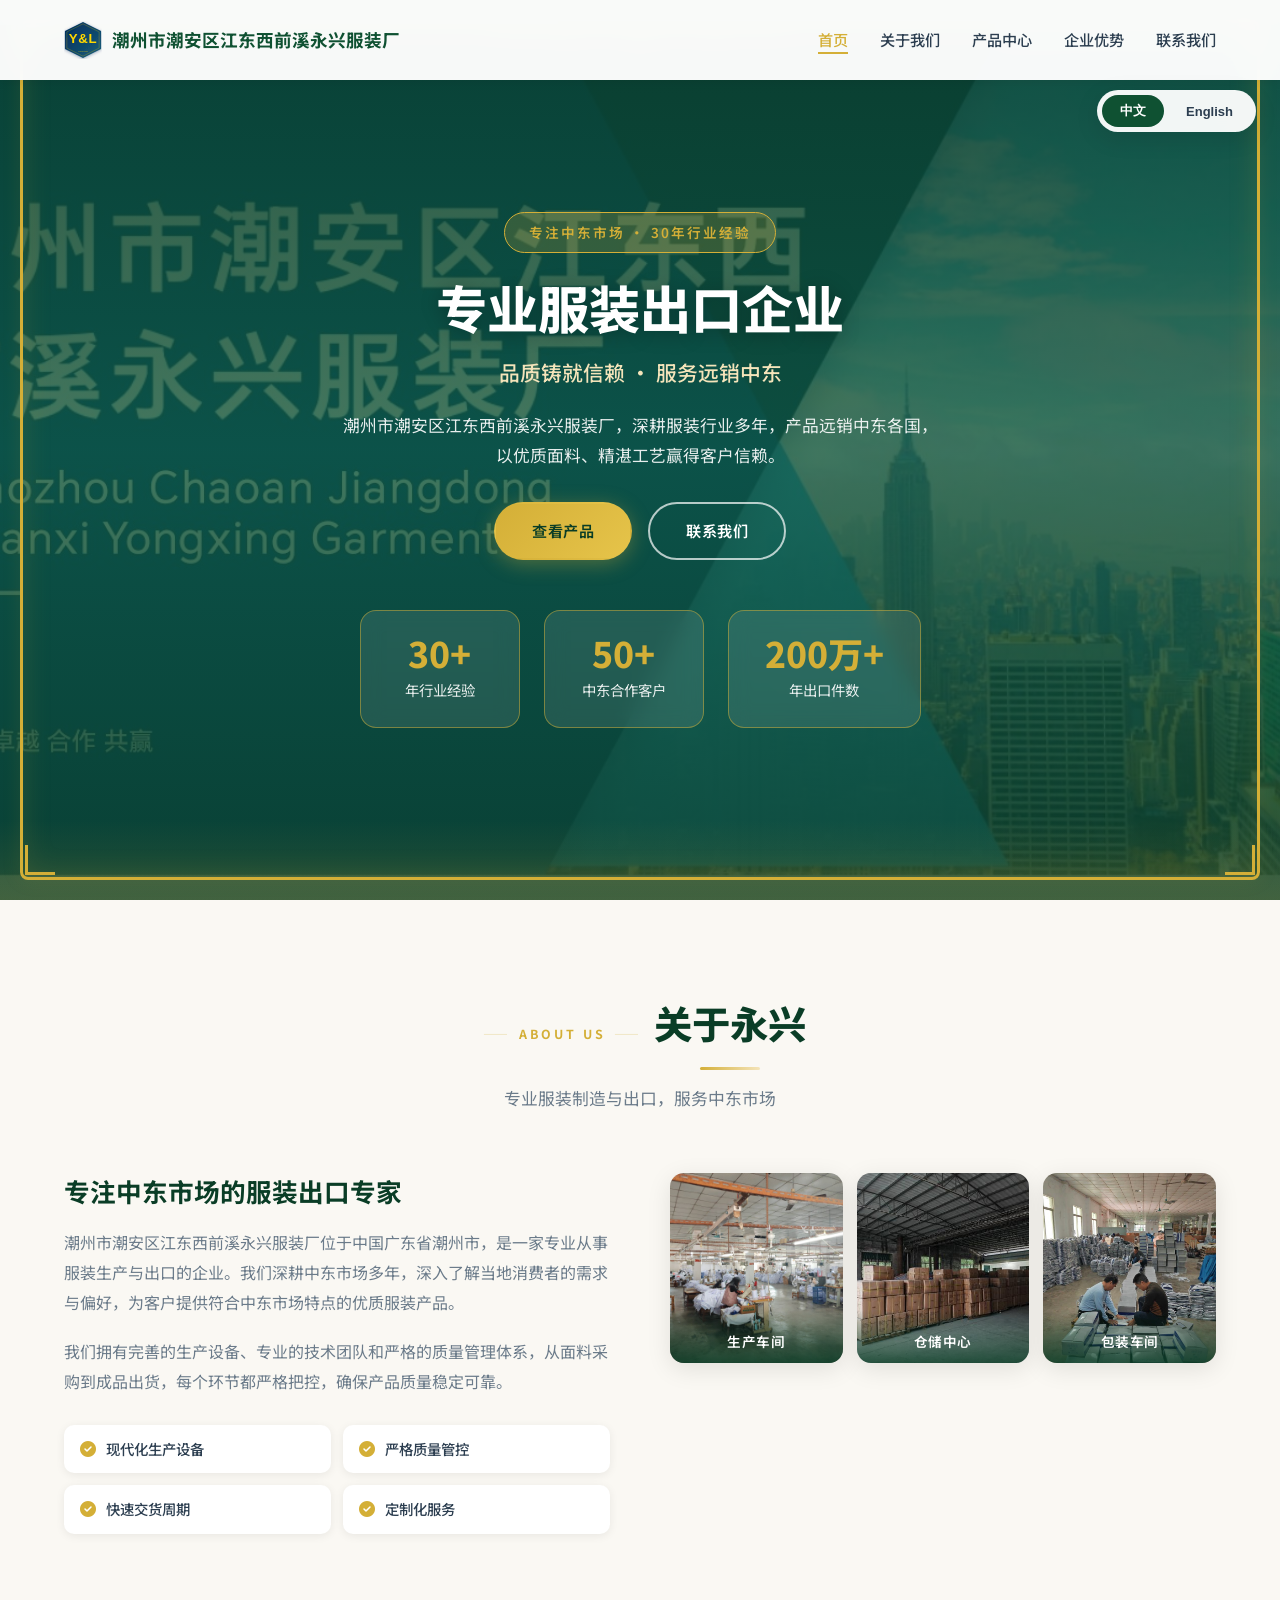
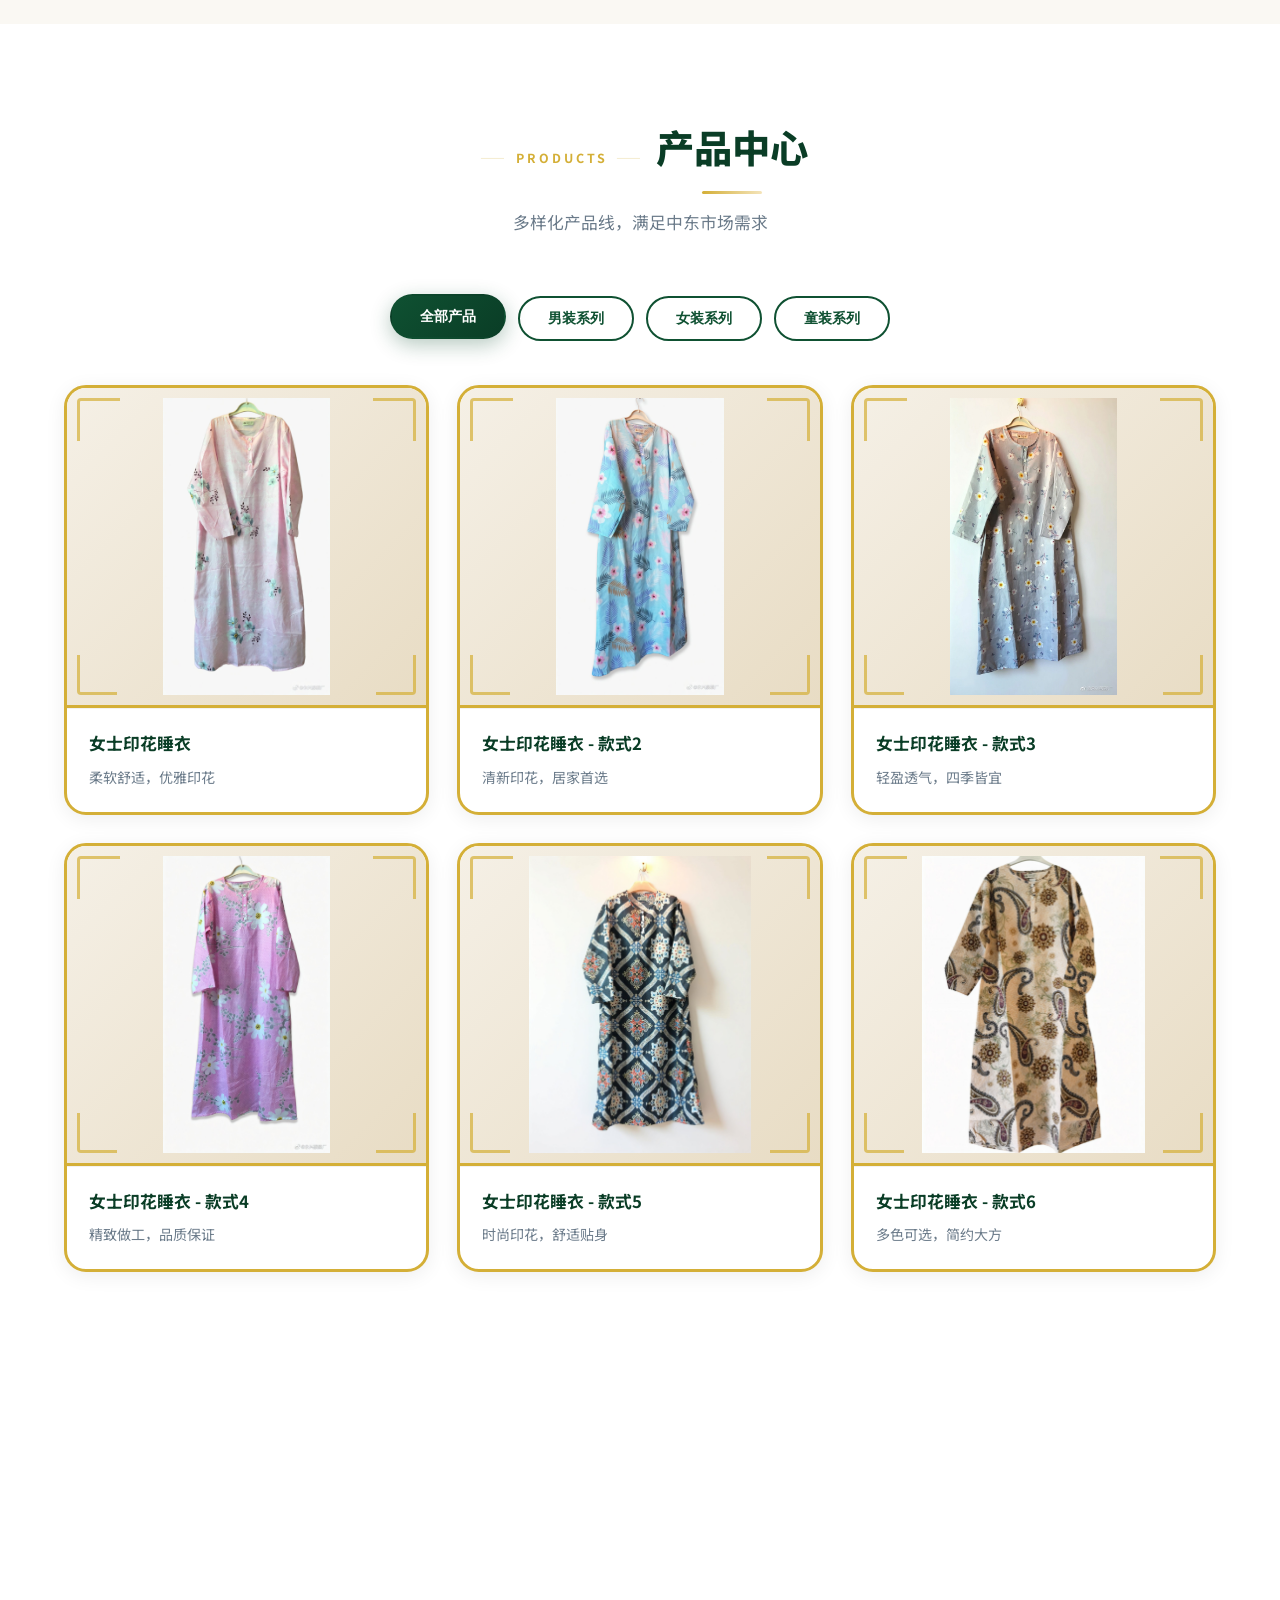
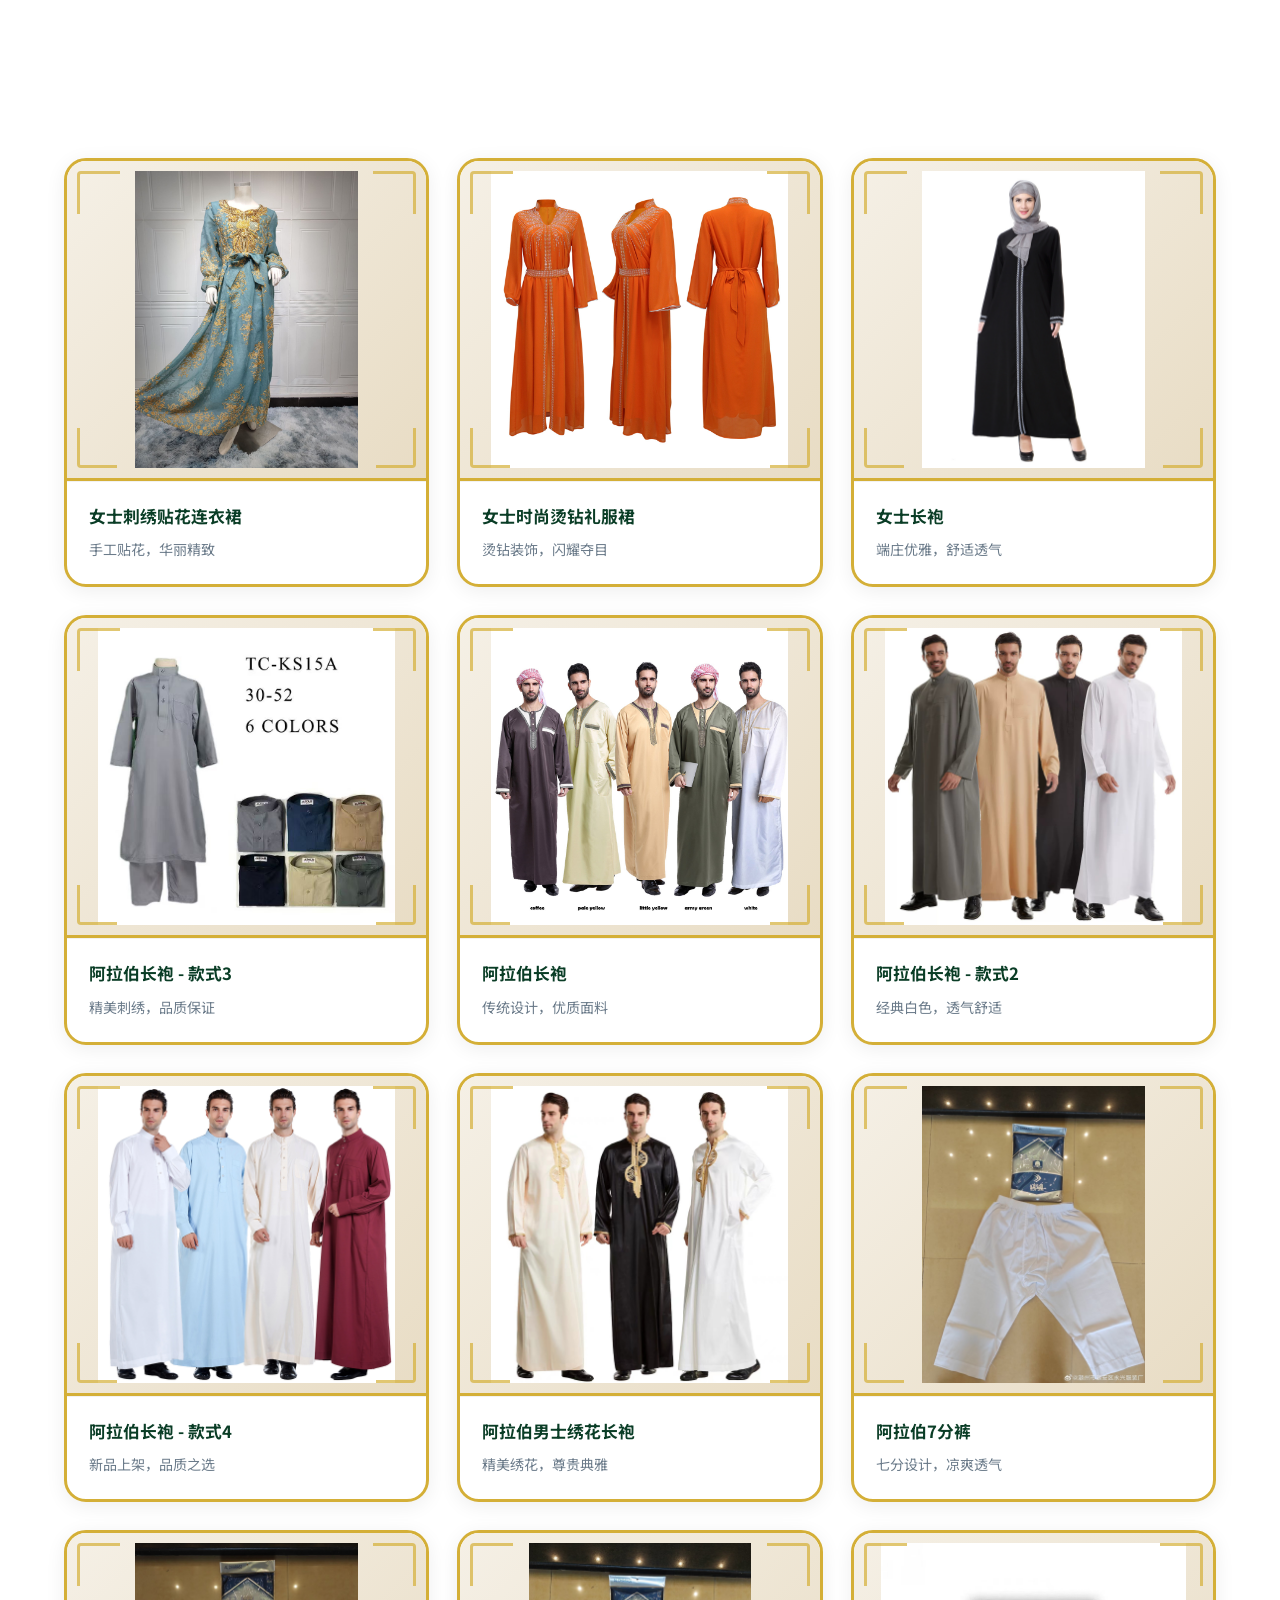
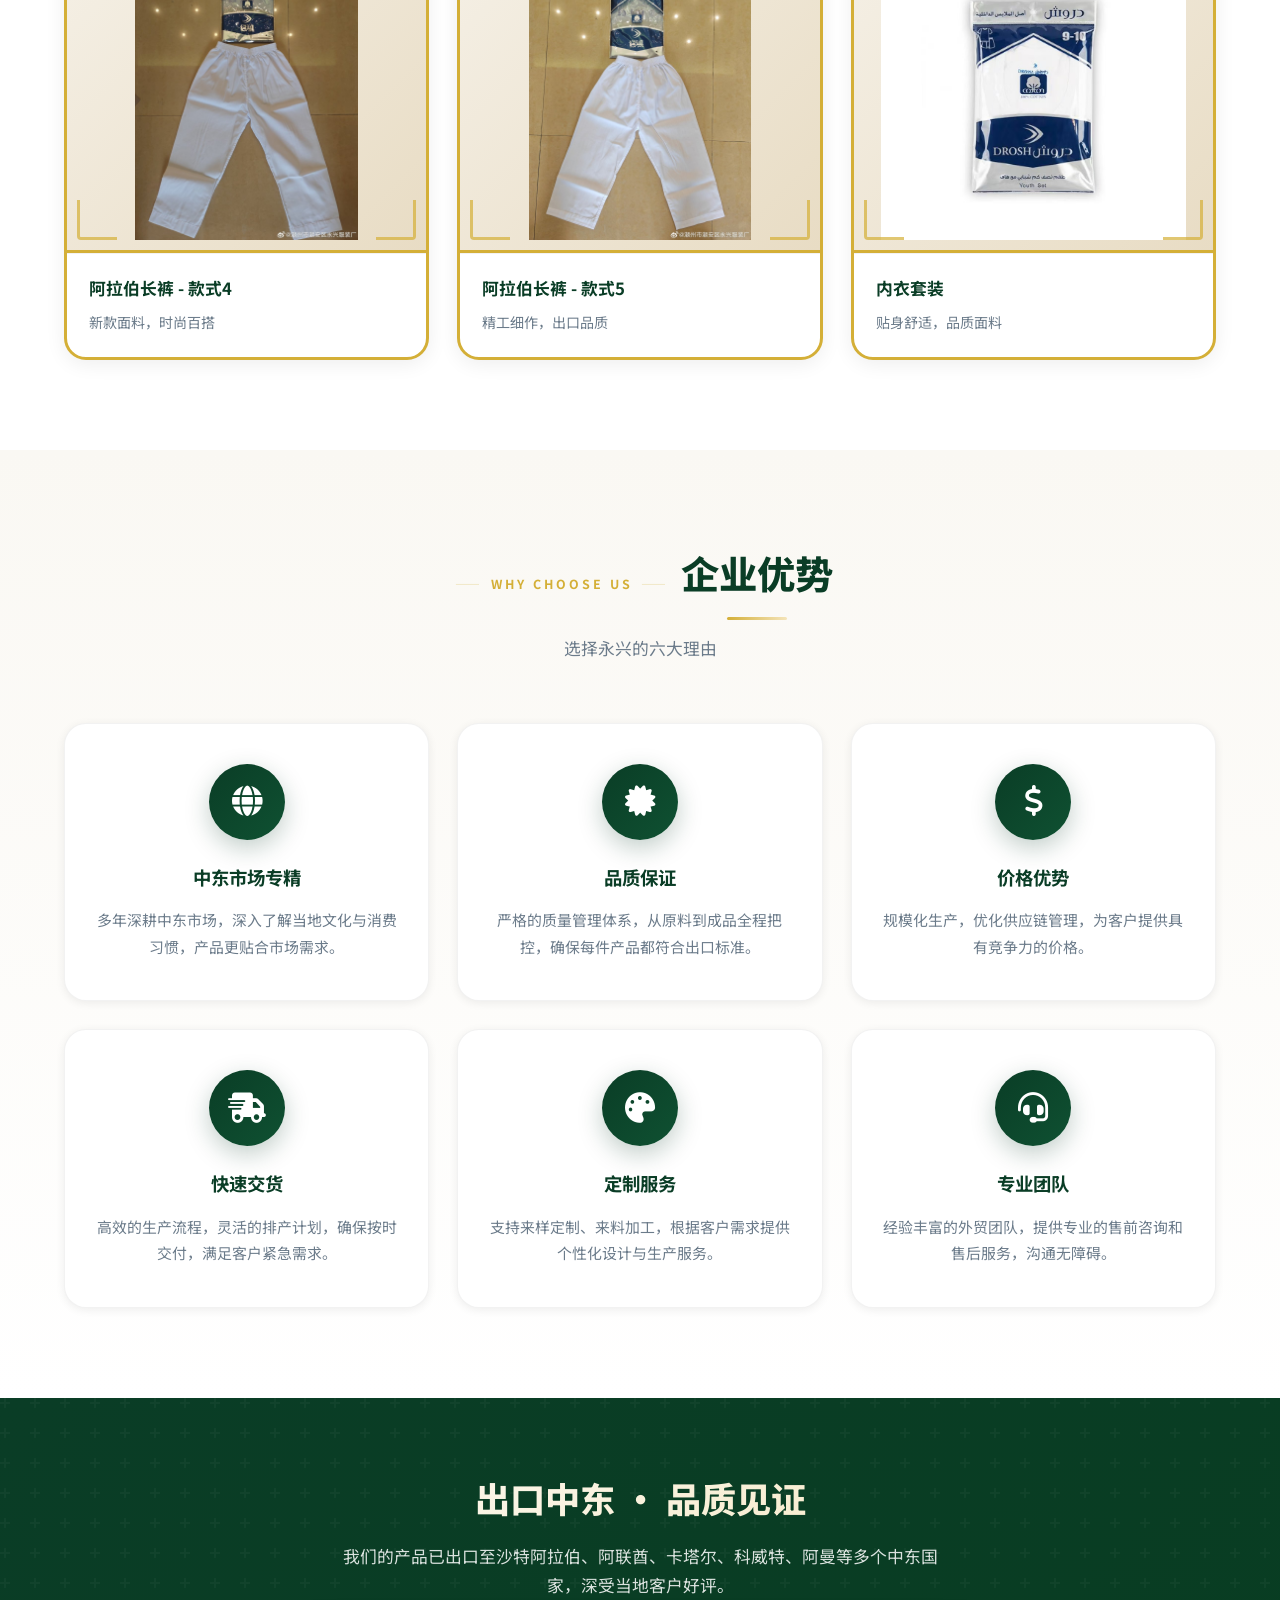
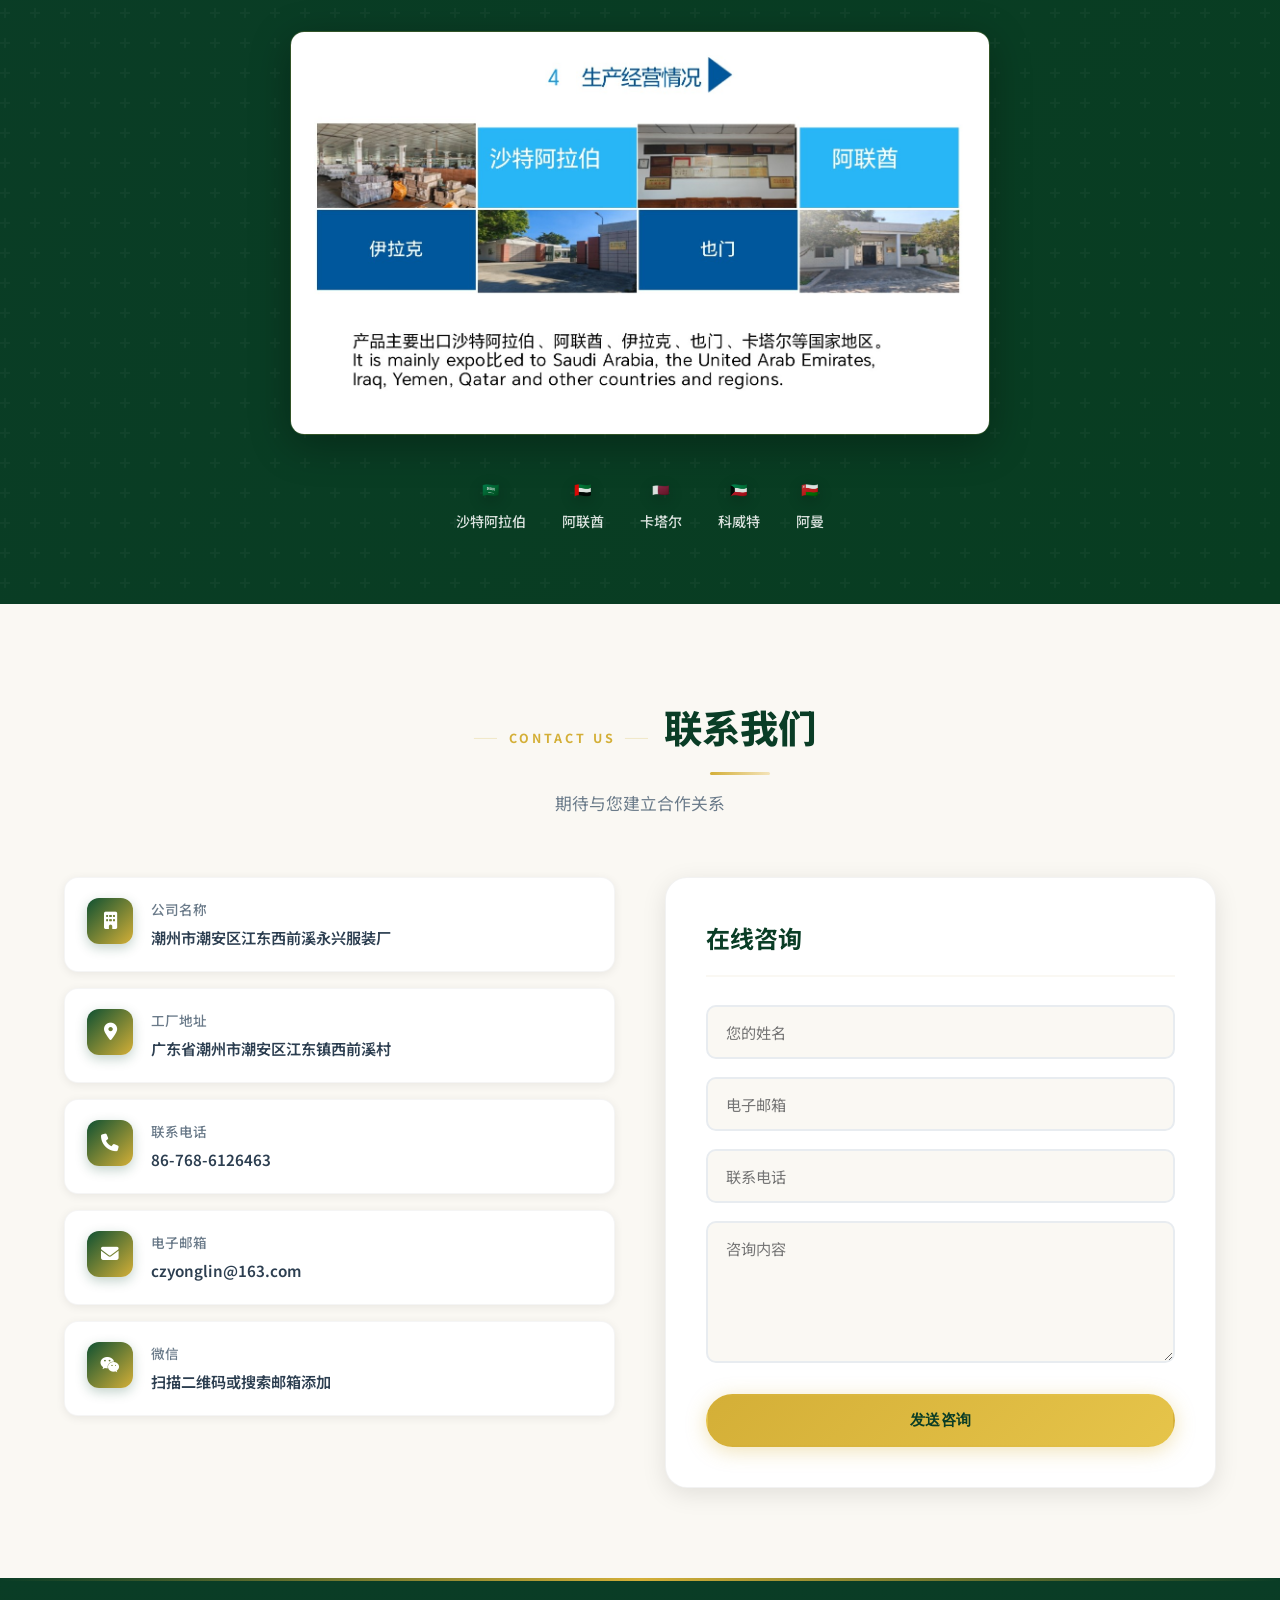
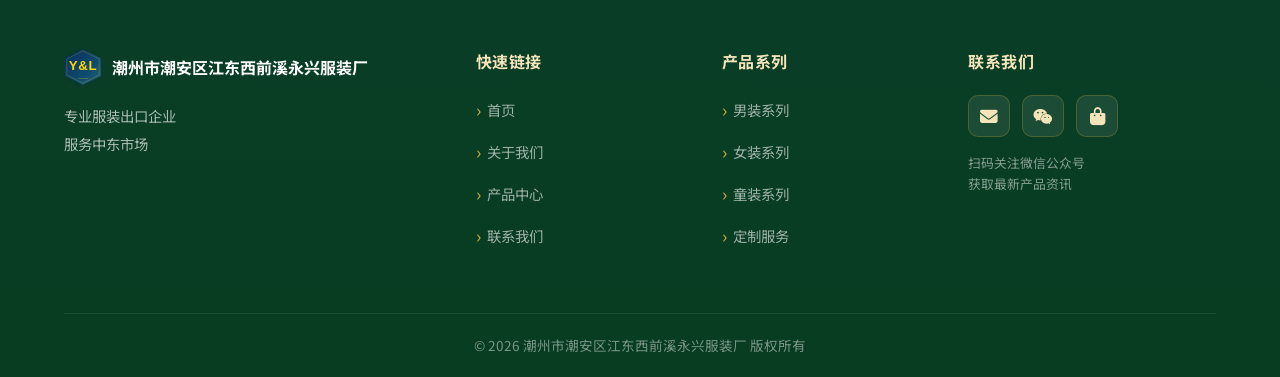
==== commit 5e5d5311: "页脚版权年份改为JS动态获取" ====
--- a/index.html
+++ b/index.html
@@ -667,7 +667,7 @@
                 </div>
             </div>
             <div class="footer-bottom">
-                <p>&copy; 2024 <span data-i18n="companyFullName">潮州市潮安区江东西前溪永兴服装厂</span> <span data-i18n="footerCopyright">版权所有</span></p>
+                <p>&copy; <span id="footer-year"></span> <span data-i18n="companyFullName">潮州市潮安区江东西前溪永兴服装厂</span> <span data-i18n="footerCopyright">版权所有</span></p>
             </div>
         </div>
     </footer>
--- a/css/style.css
+++ b/css/style.css
@@ -548,7 +548,7 @@
 }
 
 .product-image {
-    position: relative; height: 280px; overflow: hidden;
+    position: relative; height: 320px; overflow: hidden;
     background: linear-gradient(135deg, #F5F0E6 0%, #E8DCC4 100%);
     border-bottom: 3px solid var(--gold-color);
     display: flex;
@@ -617,11 +617,13 @@
 }
 
 .product-image img {
-    width: 100%; height: 100%; object-fit: cover;
+    width: 100%; height: 100%; object-fit: contain;
     transition: transform 0.5s cubic-bezier(0.25,0.46,0.45,0.94);
     border: none;
-}
-.product-card:hover .product-image img { transform: scale(1.1); }
+    padding: 10px;
+    box-sizing: border-box;
+}
+.product-card:hover .product-image img { transform: scale(1.05); }
 .product-overlay {
     position: absolute; inset: 0;
     background: linear-gradient(135deg, rgba(10,61,38,0.85), rgba(15,81,50,0.80));
